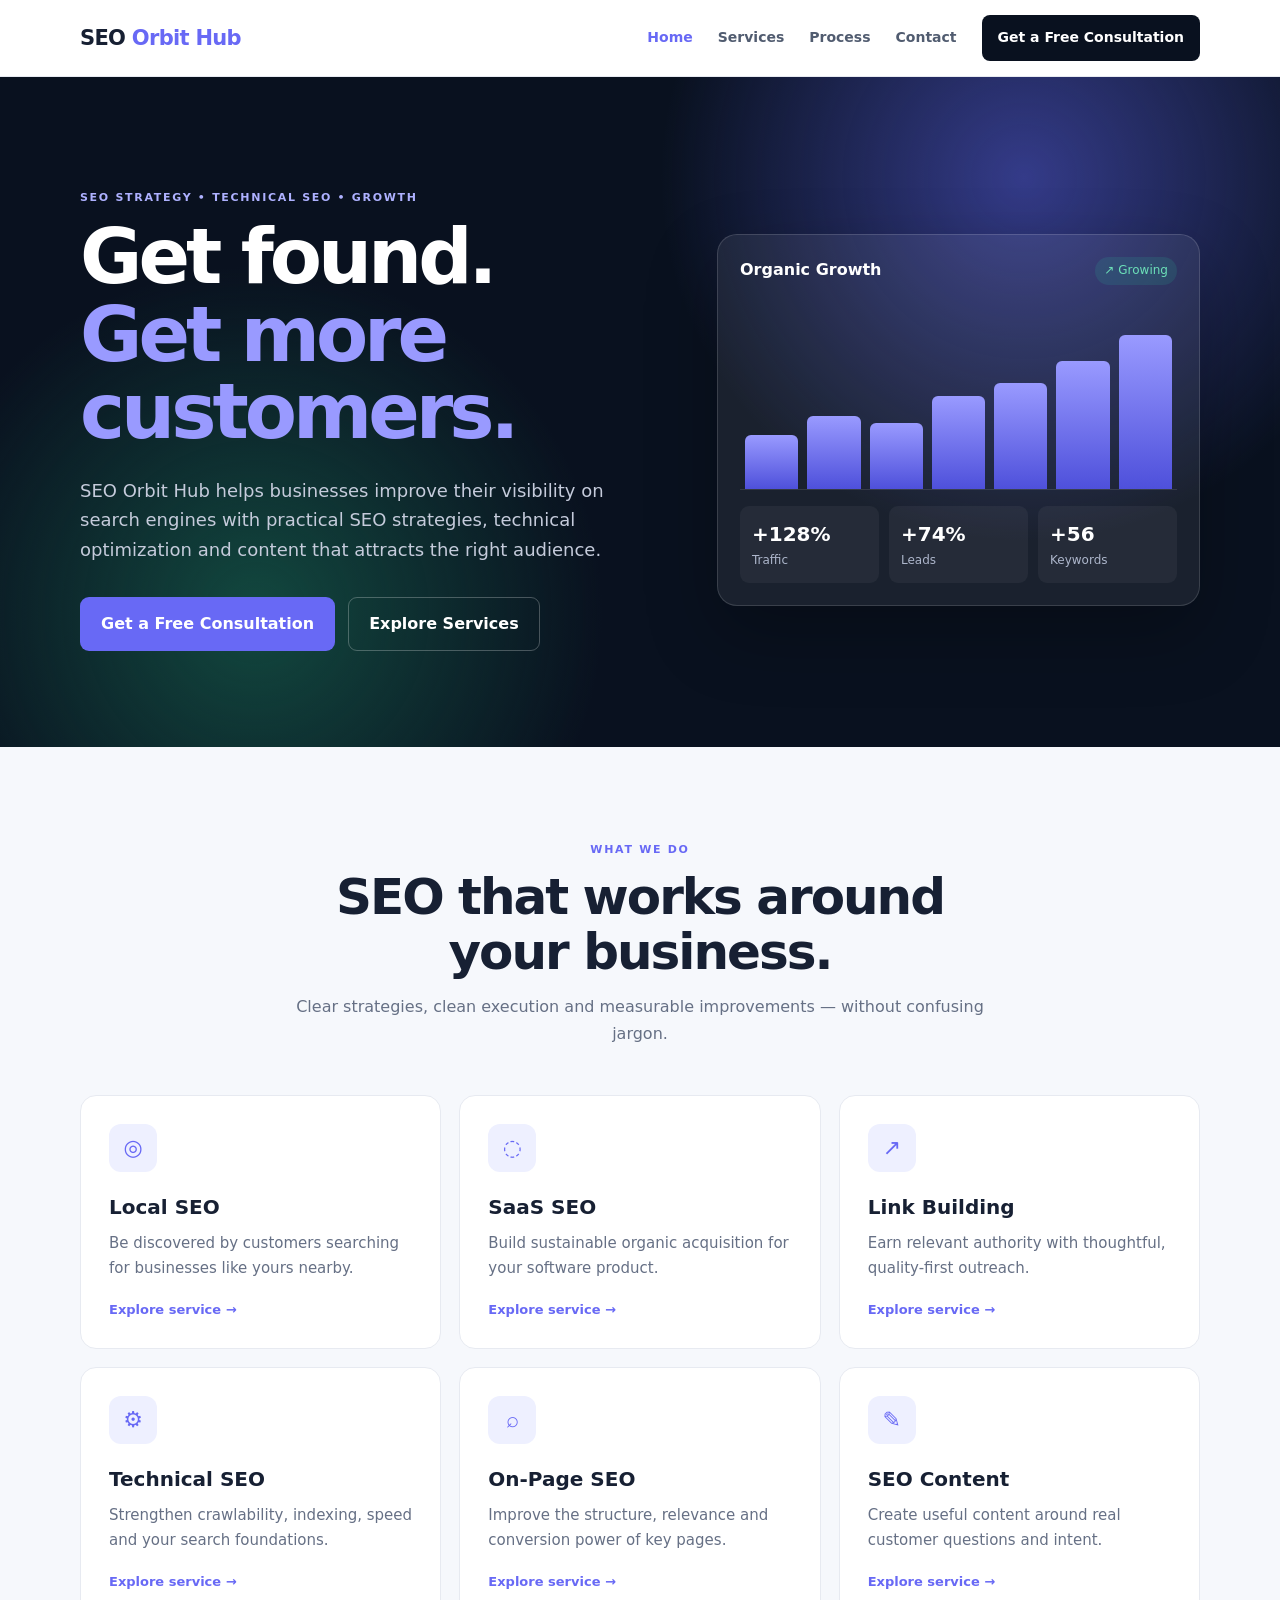
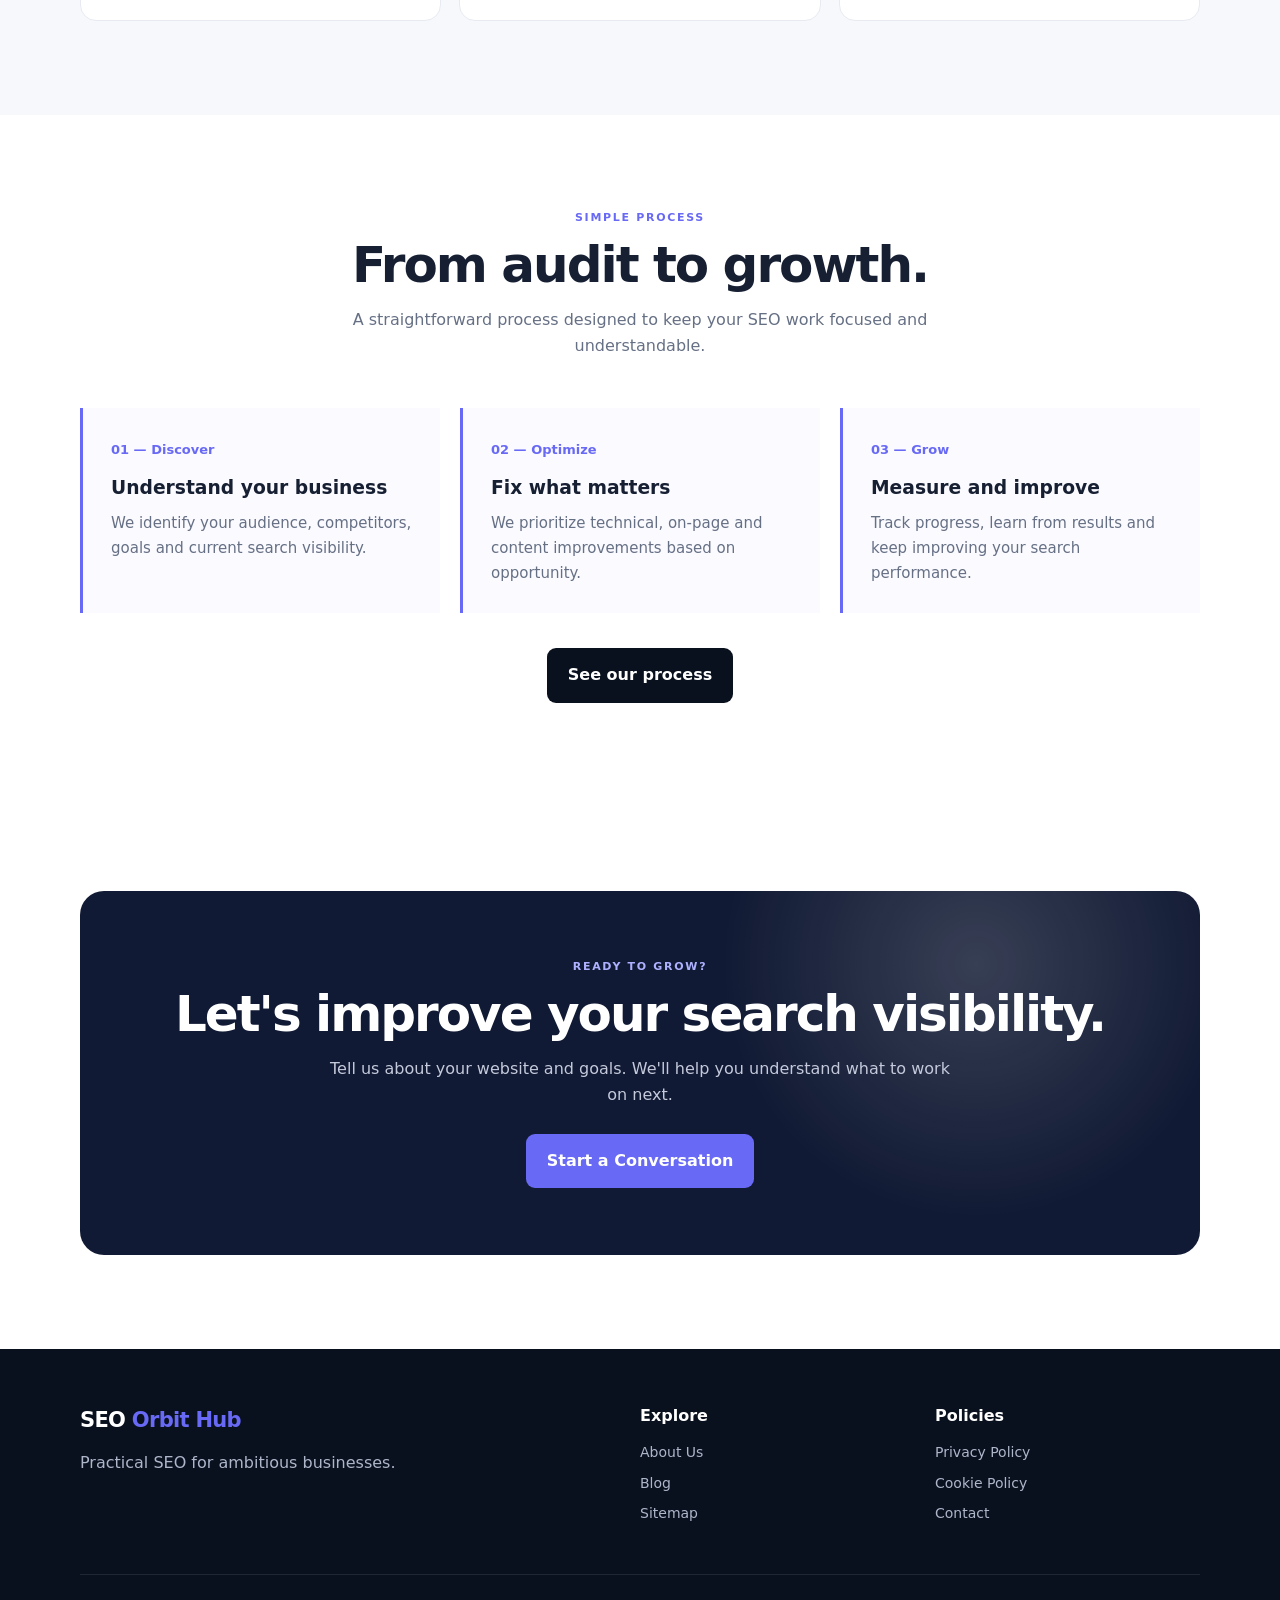
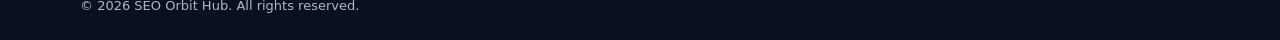
==== index.html @ df55609f "Create SEO Orbit Hub multi-page foundation, shared styling, and service templates." ====
<!doctype html>
<html lang="en">
<head>
  <meta charset="UTF-8"><meta name="viewport" content="width=device-width, initial-scale=1.0">
  <meta name="description" content="SEO Orbit Hub helps businesses grow with practical SEO strategy, technical optimization, local search and content.">
  <meta name="theme-color" content="#09111f"><title>SEO Orbit Hub | Search visibility that compounds</title>
  <link rel="stylesheet" href="/assets/styles.css">
</head>
<body>
  <header class="site-header"><div class="container nav-wrap"><a class="logo" href="/">SEO <span>Orbit Hub</span></a><button class="menu-toggle" aria-label="Open navigation" aria-expanded="false">☰</button><nav class="nav-links"><a class="active" href="/">Home</a><a href="/services">Services</a><a href="/process">Process</a><a href="/contact">Contact</a><a class="nav-cta" href="/contact">Get a Free Consultation</a></nav></div></header>
  <main>
    <section class="hero"><div class="container hero-grid"><div><p class="eyebrow light">SEO strategy • Technical SEO • Growth</p><h1>Get found.<br><span>Get more customers.</span></h1><p class="hero-copy">SEO Orbit Hub helps businesses improve their visibility on search engines with practical SEO strategies, technical optimization and content that attracts the right audience.</p><div class="button-row"><a class="button primary" href="/contact">Get a Free Consultation</a><a class="button ghost" href="/services">Explore Services</a></div></div><div class="growth-card"><div class="card-top"><strong>Organic Growth</strong><span>↗ Growing</span></div><div class="chart"><i style="height:32%"></i><i style="height:43%"></i><i style="height:39%"></i><i style="height:55%"></i><i style="height:63%"></i><i style="height:76%"></i><i style="height:91%"></i></div><div class="metrics"><div><b>+128%</b><small>Traffic</small></div><div><b>+74%</b><small>Leads</small></div><div><b>+56</b><small>Keywords</small></div></div></div></div></section>
    <section class="section soft"><div class="container"><div class="section-heading"><p class="eyebrow">What we do</p><h2>SEO that works around your business.</h2><p>Clear strategies, clean execution and measurable improvements — without confusing jargon.</p></div><div class="cards"><a class="service-card" href="/services/local-seo"><span class="icon">◎</span><h3>Local SEO</h3><p>Be discovered by customers searching for businesses like yours nearby.</p><span class="learn">Explore service →</span></a><a class="service-card" href="/services/saas-seo"><span class="icon">◌</span><h3>SaaS SEO</h3><p>Build sustainable organic acquisition for your software product.</p><span class="learn">Explore service →</span></a><a class="service-card" href="/services/link-building"><span class="icon">↗</span><h3>Link Building</h3><p>Earn relevant authority with thoughtful, quality-first outreach.</p><span class="learn">Explore service →</span></a><a class="service-card" href="/services/technical-seo"><span class="icon">⚙</span><h3>Technical SEO</h3><p>Strengthen crawlability, indexing, speed and your search foundations.</p><span class="learn">Explore service →</span></a><a class="service-card" href="/services/on-page-seo"><span class="icon">⌕</span><h3>On-Page SEO</h3><p>Improve the structure, relevance and conversion power of key pages.</p><span class="learn">Explore service →</span></a><a class="service-card" href="/services/seo-content"><span class="icon">✎</span><h3>SEO Content</h3><p>Create useful content around real customer questions and intent.</p><span class="learn">Explore service →</span></a></div></div></section>
    <section class="section"><div class="container"><div class="section-heading"><p class="eyebrow">Simple process</p><h2>From audit to growth.</h2><p>A straightforward process designed to keep your SEO work focused and understandable.</p></div><div class="process-grid"><div class="step"><b>01 — Discover</b><h3>Understand your business</h3><p>We identify your audience, competitors, goals and current search visibility.</p></div><div class="step"><b>02 — Optimize</b><h3>Fix what matters</h3><p>We prioritize technical, on-page and content improvements based on opportunity.</p></div><div class="step"><b>03 — Grow</b><h3>Measure and improve</h3><p>Track progress, learn from results and keep improving your search performance.</p></div></div><div class="center-action"><a class="button secondary" href="/process">See our process</a></div></div></section>
    <section class="section"><div class="container dark-cta"><p class="eyebrow light">Ready to grow?</p><h2>Let's improve your search visibility.</h2><p>Tell us about your website and goals. We'll help you understand what to work on next.</p><a class="button primary" href="/contact">Start a Conversation</a></div></section>
  </main>
  <footer class="site-footer"><div class="container footer-grid"><div><a class="logo footer-logo" href="/">SEO <span>Orbit Hub</span></a><p>Practical SEO for ambitious businesses.</p></div><div><h4>Explore</h4><a href="/about">About Us</a><a href="/blog">Blog</a><a href="/sitemap">Sitemap</a></div><div><h4>Policies</h4><a href="/privacy-policy">Privacy Policy</a><a href="/cookie-policy">Cookie Policy</a><a href="/contact">Contact</a></div></div><div class="container copyright">© <span data-year></span> SEO Orbit Hub. All rights reserved.</div></footer><script src="/assets/script.js"></script>
</body></html>
---- assets/styles.css ----
:root{--navy:#09111f;--ink:#172033;--muted:#667085;--purple:#6869f5;--line:#e7eaf1;--soft:#f6f8fc;--mint:#26c89a}*{box-sizing:border-box;margin:0;padding:0}html{scroll-behavior:smooth}body{font-family:Inter,ui-sans-serif,system-ui,-apple-system,BlinkMacSystemFont,"Segoe UI",sans-serif;color:var(--ink);line-height:1.65;background:#fff}a{color:inherit;text-decoration:none}.container{width:min(1120px,92%);margin:auto}.site-header{position:sticky;top:0;z-index:20;background:rgba(255,255,255,.94);backdrop-filter:blur(15px);border-bottom:1px solid var(--line)}.nav-wrap{min-height:76px;display:flex;align-items:center;justify-content:space-between;gap:24px}.logo{font-size:21px;font-weight:850;letter-spacing:-.7px}.logo span{color:var(--purple)}.nav-links{display:flex;align-items:center;gap:25px;font-size:14px;font-weight:700;color:#515c70}.nav-links a:hover,.nav-links .active{color:var(--purple)}.nav-cta{padding:11px 16px;border-radius:8px;background:var(--navy);color:#fff!important}.menu-toggle{display:none;border:0;background:none;font-size:25px;cursor:pointer}.hero{background:radial-gradient(circle at 80% 15%,#343b89 0,transparent 31%),radial-gradient(circle at 20% 80%,#12483f 0,transparent 30%),var(--navy);color:#fff;padding:112px 0 96px}.hero-grid{display:grid;grid-template-columns:1.08fr .92fr;gap:70px;align-items:center}.eyebrow{text-transform:uppercase;letter-spacing:1.7px;font-size:11px;font-weight:850;color:var(--purple);margin-bottom:11px}.eyebrow.light{color:#aeb1ff}h1{font-size:clamp(44px,6vw,76px);line-height:1.02;letter-spacing:-4px;margin-bottom:25px}h1 span{color:#999aff}.hero-copy{max-width:630px;color:#c5cbdb;font-size:18px;margin-bottom:32px}.button-row{display:flex;gap:13px;flex-wrap:wrap}.button{display:inline-flex;align-items:center;justify-content:center;padding:13px 20px;border-radius:9px;font-weight:800;transition:.2s;border:1px solid transparent}.button:hover{transform:translateY(-2px)}.primary{background:var(--purple);color:#fff}.primary:hover{background:#5657e9}.ghost{border-color:rgba(255,255,255,.25);color:#fff}.ghost:hover{background:rgba(255,255,255,.08)}.secondary{background:var(--navy);color:#fff}.growth-card{padding:22px;border:1px solid rgba(255,255,255,.14);border-radius:20px;background:rgba(255,255,255,.07);box-shadow:0 28px 70px #0004}.card-top{display:flex;justify-content:space-between;margin-bottom:20px}.card-top span{font-size:12px;color:#6ce0b8;background:#26c89a22;padding:4px 9px;border-radius:30px}.chart{height:185px;display:flex;align-items:end;gap:9px;padding:15px 5px 0;border-bottom:1px solid #ffffff1c}.chart i{display:block;flex:1;min-height:30px;border-radius:6px 6px 0 0;background:linear-gradient(#999aff,#4e50db)}.metrics{display:grid;grid-template-columns:repeat(3,1fr);gap:10px;margin-top:16px}.metrics div{padding:12px;border-radius:9px;background:#ffffff0c}.metrics b,.metrics small{display:block}.metrics b{font-size:20px}.metrics small{font-size:12px;color:#adb6cb}.section{padding:94px 0}.soft{background:var(--soft)}.section-heading{max-width:700px;text-align:center;margin:0 auto 48px}.section-heading h2,.dark-cta h2,.page-hero h1{font-size:clamp(32px,4vw,50px);line-height:1.1;letter-spacing:-2px;margin-bottom:14px}.section-heading>p:last-child,.page-hero p{color:var(--muted)}.cards{display:grid;grid-template-columns:repeat(3,1fr);gap:18px}.service-card{padding:28px;background:#fff;border:1px solid var(--line);border-radius:16px;transition:.2s}.service-card:hover{transform:translateY(-5px);box-shadow:0 18px 40px #19234612}.icon{display:grid;place-items:center;width:48px;height:48px;border-radius:12px;background:#eef0ff;color:var(--purple);font-size:22px;margin-bottom:19px}.service-card h3{font-size:20px;margin-bottom:7px}.service-card p,.step p{font-size:15px;color:var(--muted)}.learn{display:block;color:var(--purple);font-weight:800;font-size:13px;margin-top:18px}.process-grid{display:grid;grid-template-columns:repeat(3,1fr);gap:20px}.step{padding:28px;border-left:3px solid var(--purple);background:#fafaff}.step>b{color:var(--purple);font-size:13px}.step h3{margin:11px 0 7px}.center-action{text-align:center;margin-top:35px}.dark-cta{padding:67px 30px;text-align:center;color:#fff;border-radius:24px;background:radial-gradient(circle at 80% 20%,#ffffff29,transparent 27%),#111a34}.dark-cta p:not(.eyebrow){max-width:620px;color:#c4cadb;margin:0 auto 25px}.dark-cta h2{margin-bottom:14px}.site-footer{padding:54px 0 24px;background:var(--navy);color:#aeb6ca}.footer-grid{display:grid;grid-template-columns:2fr 1fr 1fr;gap:30px;padding-bottom:42px}.footer-logo{display:block;color:#fff;margin-bottom:12px}.footer-grid h4{color:#fff;margin-bottom:12px}.footer-grid a:not(.logo){display:block;font-size:14px;margin:7px 0}.footer-grid a:hover{color:#fff}.copyright{border-top:1px solid #ffffff18;padding-top:20px;font-size:13px}.page-hero{padding:90px 0 80px;background:linear-gradient(135deg,#f4f5ff,#fff)}.page-hero h1{max-width:780px}.page-hero p{max-width:680px;font-size:18px}.prose{max-width:780px;margin:auto}.prose h2{font-size:30px;margin:35px 0 10px}.prose p,.prose li{color:var(--muted);margin:10px 0}.prose ul{padding-left:22px}.contact-grid{display:grid;grid-template-columns:.8fr 1.2fr;gap:45px}.contact-info h2{font-size:42px;line-height:1.1;margin:10px 0 15px}.contact-info p{color:var(--muted);margin:10px 0}.contact-form{padding:28px;border:1px solid var(--line);border-radius:16px;box-shadow:0 15px 40px #1b25400b}.contact-form label{display:block;font-weight:750;font-size:14px;margin:0 0 7px}.contact-form input,.contact-form textarea{font:inherit;width:100%;padding:13px 14px;border:1px solid #dce0ea;border-radius:8px;margin-bottom:17px;outline:none}.contact-form input:focus,.contact-form textarea:focus{border-color:var(--purple)}.contact-form textarea{min-height:145px;resize:vertical}.contact-form .button{width:100%;cursor:pointer}.blog-card{padding:26px;border:1px solid var(--line);border-radius:14px;background:#fff}.blog-card h3{margin:8px 0}.blog-card p{color:var(--muted)}@media(max-width:800px){.hero-grid,.contact-grid{grid-template-columns:1fr}.hero{padding:82px 0}.cards,.process-grid{grid-template-columns:1fr}.footer-grid{grid-template-columns:1fr 1fr}.nav-links{display:none;position:absolute;top:76px;left:0;right:0;padding:20px;background:#fff;flex-direction:column;align-items:stretch;border-bottom:1px solid var(--line)}.nav-links.open{display:flex}.nav-links a{padding:8px 0}.nav-cta{text-align:center}.menu-toggle{display:block}h1{letter-spacing:-2.5px}}@media(max-width:480px){.footer-grid{grid-template-columns:1fr}.section{padding:70px 0}.growth-card{padding:16px}}
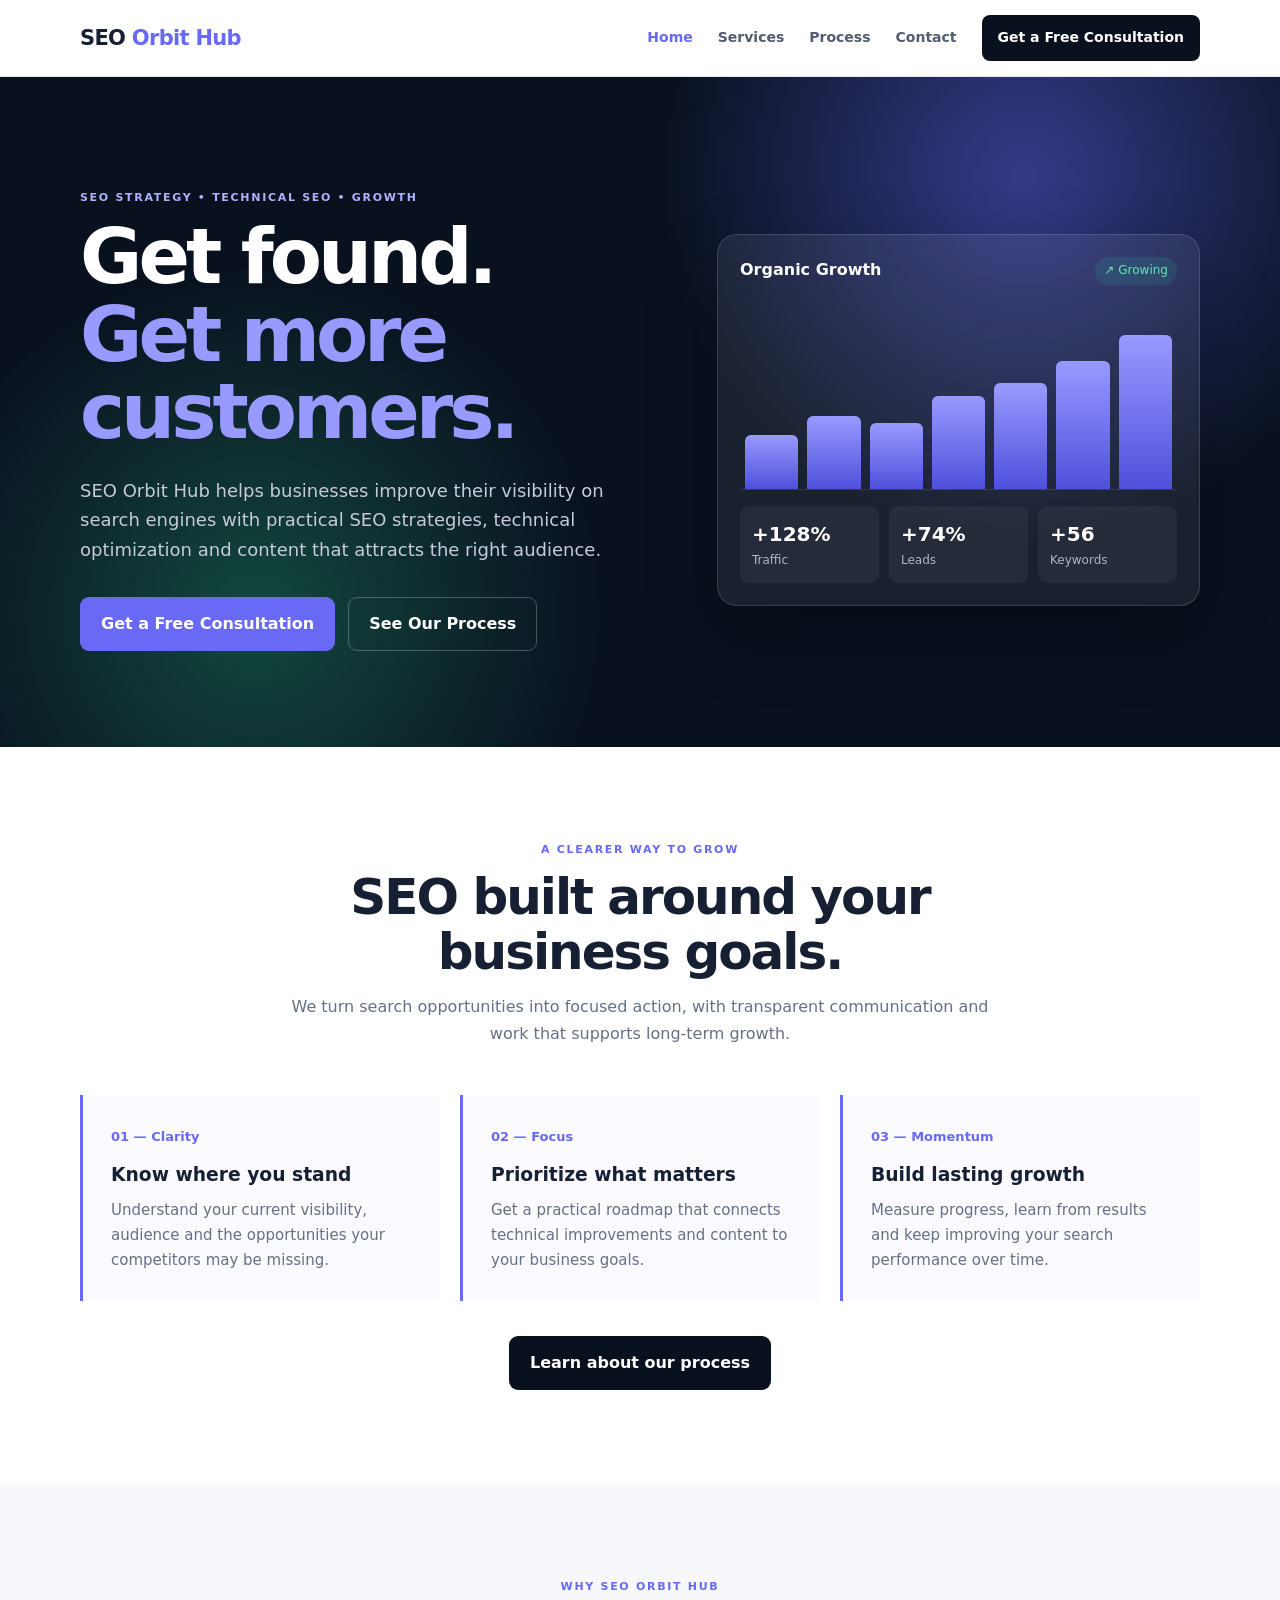
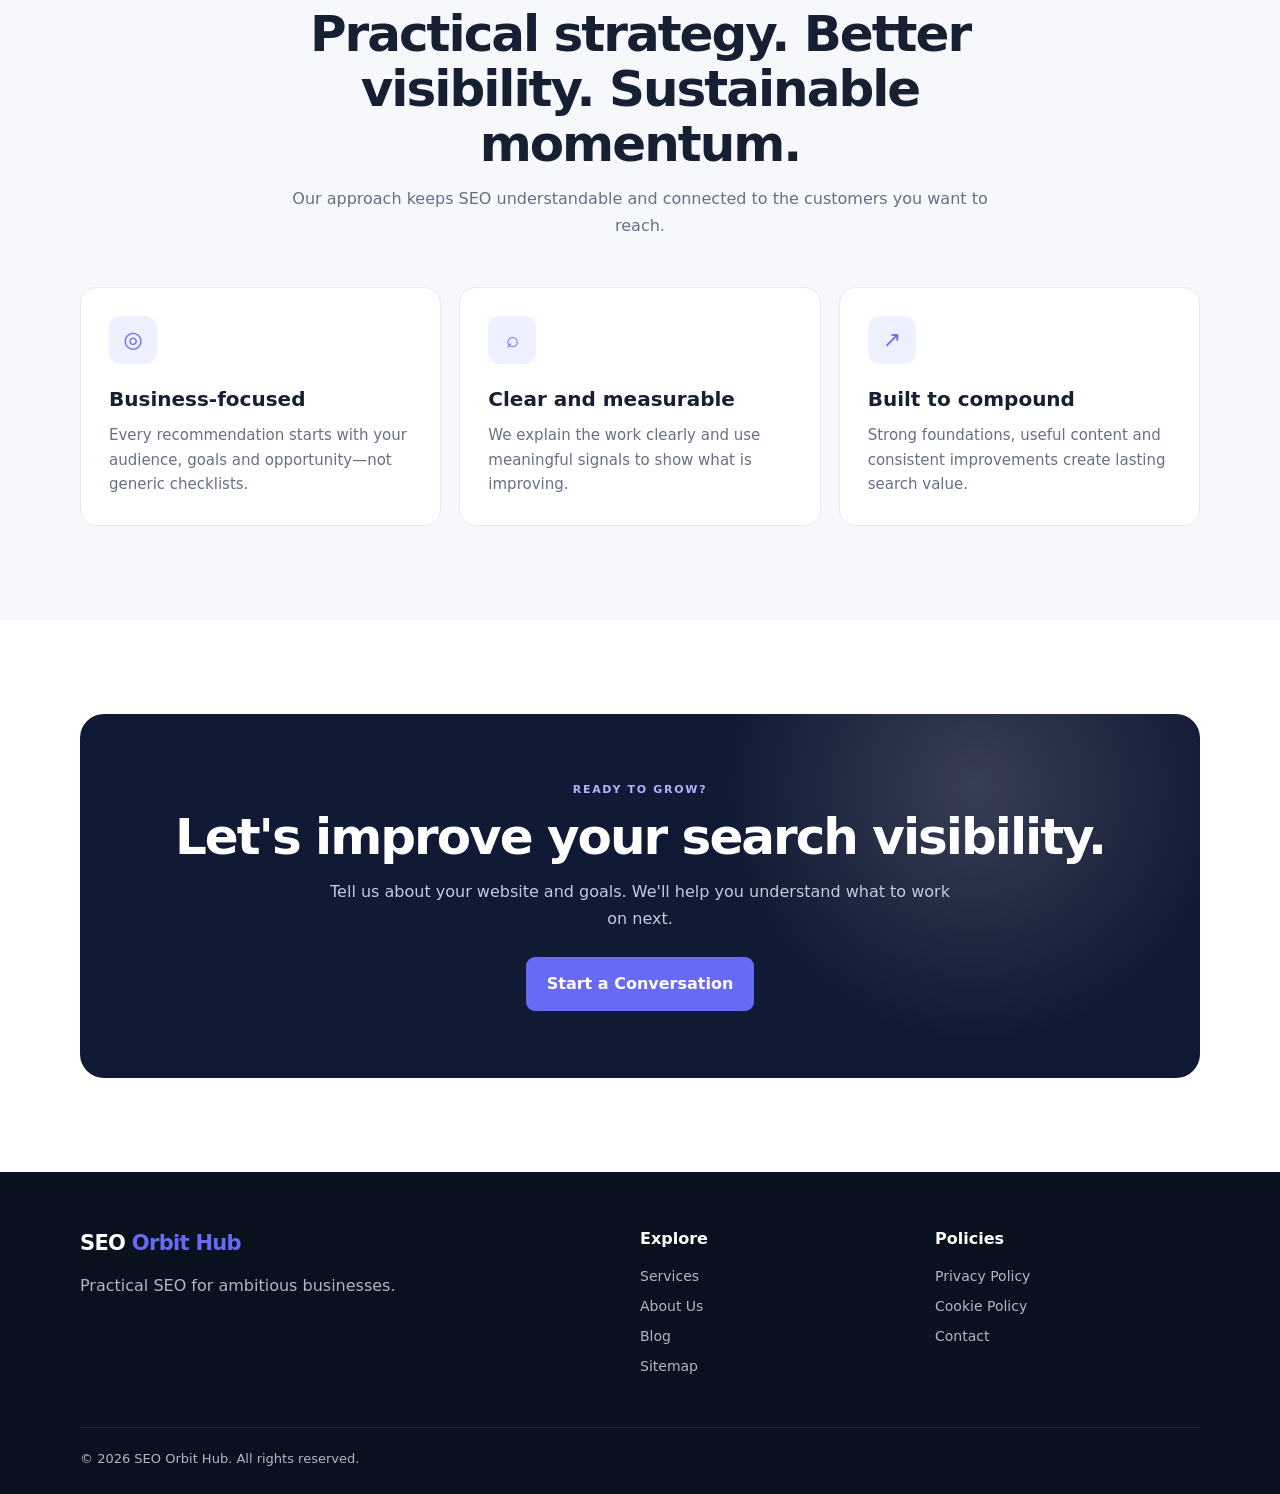
==== commit b1256c4e: "Remove services from the homepage and add a detailed SEO process page." ====
--- a/index.html
+++ b/index.html
@@ -1,18 +1,37 @@
 <!doctype html>
 <html lang="en">
 <head>
-  <meta charset="UTF-8"><meta name="viewport" content="width=device-width, initial-scale=1.0">
+  <meta charset="UTF-8">
+  <meta name="viewport" content="width=device-width, initial-scale=1.0">
   <meta name="description" content="SEO Orbit Hub helps businesses grow with practical SEO strategy, technical optimization, local search and content.">
-  <meta name="theme-color" content="#09111f"><title>SEO Orbit Hub | Search visibility that compounds</title>
+  <meta name="theme-color" content="#09111f">
+  <title>SEO Orbit Hub | Search visibility that compounds</title>
   <link rel="stylesheet" href="/assets/styles.css">
 </head>
 <body>
-  <header class="site-header"><div class="container nav-wrap"><a class="logo" href="/">SEO <span>Orbit Hub</span></a><button class="menu-toggle" aria-label="Open navigation" aria-expanded="false">☰</button><nav class="nav-links"><a class="active" href="/">Home</a><a href="/services">Services</a><a href="/process">Process</a><a href="/contact">Contact</a><a class="nav-cta" href="/contact">Get a Free Consultation</a></nav></div></header>
+  <header class="site-header"><div class="container nav-wrap">
+    <a class="logo" href="/">SEO <span>Orbit Hub</span></a>
+    <button class="menu-toggle" aria-label="Open navigation" aria-expanded="false">☰</button>
+    <nav class="nav-links"><a class="active" href="/">Home</a><a href="/services">Services</a><a href="/process">Process</a><a href="/contact">Contact</a><a class="nav-cta" href="/contact">Get a Free Consultation</a></nav>
+  </div></header>
+
   <main>
-    <section class="hero"><div class="container hero-grid"><div><p class="eyebrow light">SEO strategy • Technical SEO • Growth</p><h1>Get found.<br><span>Get more customers.</span></h1><p class="hero-copy">SEO Orbit Hub helps businesses improve their visibility on search engines with practical SEO strategies, technical optimization and content that attracts the right audience.</p><div class="button-row"><a class="button primary" href="/contact">Get a Free Consultation</a><a class="button ghost" href="/services">Explore Services</a></div></div><div class="growth-card"><div class="card-top"><strong>Organic Growth</strong><span>↗ Growing</span></div><div class="chart"><i style="height:32%"></i><i style="height:43%"></i><i style="height:39%"></i><i style="height:55%"></i><i style="height:63%"></i><i style="height:76%"></i><i style="height:91%"></i></div><div class="metrics"><div><b>+128%</b><small>Traffic</small></div><div><b>+74%</b><small>Leads</small></div><div><b>+56</b><small>Keywords</small></div></div></div></div></section>
-    <section class="section soft"><div class="container"><div class="section-heading"><p class="eyebrow">What we do</p><h2>SEO that works around your business.</h2><p>Clear strategies, clean execution and measurable improvements — without confusing jargon.</p></div><div class="cards"><a class="service-card" href="/services/local-seo"><span class="icon">◎</span><h3>Local SEO</h3><p>Be discovered by customers searching for businesses like yours nearby.</p><span class="learn">Explore service →</span></a><a class="service-card" href="/services/saas-seo"><span class="icon">◌</span><h3>SaaS SEO</h3><p>Build sustainable organic acquisition for your software product.</p><span class="learn">Explore service →</span></a><a class="service-card" href="/services/link-building"><span class="icon">↗</span><h3>Link Building</h3><p>Earn relevant authority with thoughtful, quality-first outreach.</p><span class="learn">Explore service →</span></a><a class="service-card" href="/services/technical-seo"><span class="icon">⚙</span><h3>Technical SEO</h3><p>Strengthen crawlability, indexing, speed and your search foundations.</p><span class="learn">Explore service →</span></a><a class="service-card" href="/services/on-page-seo"><span class="icon">⌕</span><h3>On-Page SEO</h3><p>Improve the structure, relevance and conversion power of key pages.</p><span class="learn">Explore service →</span></a><a class="service-card" href="/services/seo-content"><span class="icon">✎</span><h3>SEO Content</h3><p>Create useful content around real customer questions and intent.</p><span class="learn">Explore service →</span></a></div></div></section>
-    <section class="section"><div class="container"><div class="section-heading"><p class="eyebrow">Simple process</p><h2>From audit to growth.</h2><p>A straightforward process designed to keep your SEO work focused and understandable.</p></div><div class="process-grid"><div class="step"><b>01 — Discover</b><h3>Understand your business</h3><p>We identify your audience, competitors, goals and current search visibility.</p></div><div class="step"><b>02 — Optimize</b><h3>Fix what matters</h3><p>We prioritize technical, on-page and content improvements based on opportunity.</p></div><div class="step"><b>03 — Grow</b><h3>Measure and improve</h3><p>Track progress, learn from results and keep improving your search performance.</p></div></div><div class="center-action"><a class="button secondary" href="/process">See our process</a></div></div></section>
+    <section class="hero"><div class="container hero-grid"><div>
+      <p class="eyebrow light">SEO strategy • Technical SEO • Growth</p>
+      <h1>Get found.<br><span>Get more customers.</span></h1>
+      <p class="hero-copy">SEO Orbit Hub helps businesses improve their visibility on search engines with practical SEO strategies, technical optimization and content that attracts the right audience.</p>
+      <div class="button-row"><a class="button primary" href="/contact">Get a Free Consultation</a><a class="button ghost" href="/process">See Our Process</a></div>
+    </div><div class="growth-card"><div class="card-top"><strong>Organic Growth</strong><span>↗ Growing</span></div><div class="chart"><i style="height:32%"></i><i style="height:43%"></i><i style="height:39%"></i><i style="height:55%"></i><i style="height:63%"></i><i style="height:76%"></i><i style="height:91%"></i></div><div class="metrics"><div><b>+128%</b><small>Traffic</small></div><div><b>+74%</b><small>Leads</small></div><div><b>+56</b><small>Keywords</small></div></div></div>
+    </div></section>
+
+    <section class="section"><div class="container"><div class="section-heading"><p class="eyebrow">A clearer way to grow</p><h2>SEO built around your business goals.</h2><p>We turn search opportunities into focused action, with transparent communication and work that supports long-term growth.</p></div><div class="process-grid"><div class="step"><b>01 — Clarity</b><h3>Know where you stand</h3><p>Understand your current visibility, audience and the opportunities your competitors may be missing.</p></div><div class="step"><b>02 — Focus</b><h3>Prioritize what matters</h3><p>Get a practical roadmap that connects technical improvements and content to your business goals.</p></div><div class="step"><b>03 — Momentum</b><h3>Build lasting growth</h3><p>Measure progress, learn from results and keep improving your search performance over time.</p></div></div><div class="center-action"><a class="button secondary" href="/process">Learn about our process</a></div></div></section>
+
+    <section class="section soft"><div class="container"><div class="section-heading"><p class="eyebrow">Why SEO Orbit Hub</p><h2>Practical strategy. Better visibility. Sustainable momentum.</h2><p>Our approach keeps SEO understandable and connected to the customers you want to reach.</p></div><div class="cards"><article class="service-card"><span class="icon">◎</span><h3>Business-focused</h3><p>Every recommendation starts with your audience, goals and opportunity—not generic checklists.</p></article><article class="service-card"><span class="icon">⌕</span><h3>Clear and measurable</h3><p>We explain the work clearly and use meaningful signals to show what is improving.</p></article><article class="service-card"><span class="icon">↗</span><h3>Built to compound</h3><p>Strong foundations, useful content and consistent improvements create lasting search value.</p></article></div></div></section>
+
     <section class="section"><div class="container dark-cta"><p class="eyebrow light">Ready to grow?</p><h2>Let's improve your search visibility.</h2><p>Tell us about your website and goals. We'll help you understand what to work on next.</p><a class="button primary" href="/contact">Start a Conversation</a></div></section>
   </main>
-  <footer class="site-footer"><div class="container footer-grid"><div><a class="logo footer-logo" href="/">SEO <span>Orbit Hub</span></a><p>Practical SEO for ambitious businesses.</p></div><div><h4>Explore</h4><a href="/about">About Us</a><a href="/blog">Blog</a><a href="/sitemap">Sitemap</a></div><div><h4>Policies</h4><a href="/privacy-policy">Privacy Policy</a><a href="/cookie-policy">Cookie Policy</a><a href="/contact">Contact</a></div></div><div class="container copyright">© <span data-year></span> SEO Orbit Hub. All rights reserved.</div></footer><script src="/assets/script.js"></script>
-</body></html>+
+  <footer class="site-footer"><div class="container footer-grid"><div><a class="logo footer-logo" href="/">SEO <span>Orbit Hub</span></a><p>Practical SEO for ambitious businesses.</p></div><div><h4>Explore</h4><a href="/services">Services</a><a href="/about">About Us</a><a href="/blog">Blog</a><a href="/sitemap">Sitemap</a></div><div><h4>Policies</h4><a href="/privacy-policy">Privacy Policy</a><a href="/cookie-policy">Cookie Policy</a><a href="/contact">Contact</a></div></div><div class="container copyright">© <span data-year></span> SEO Orbit Hub. All rights reserved.</div></footer>
+  <script src="/assets/script.js"></script>
+</body>
+</html>
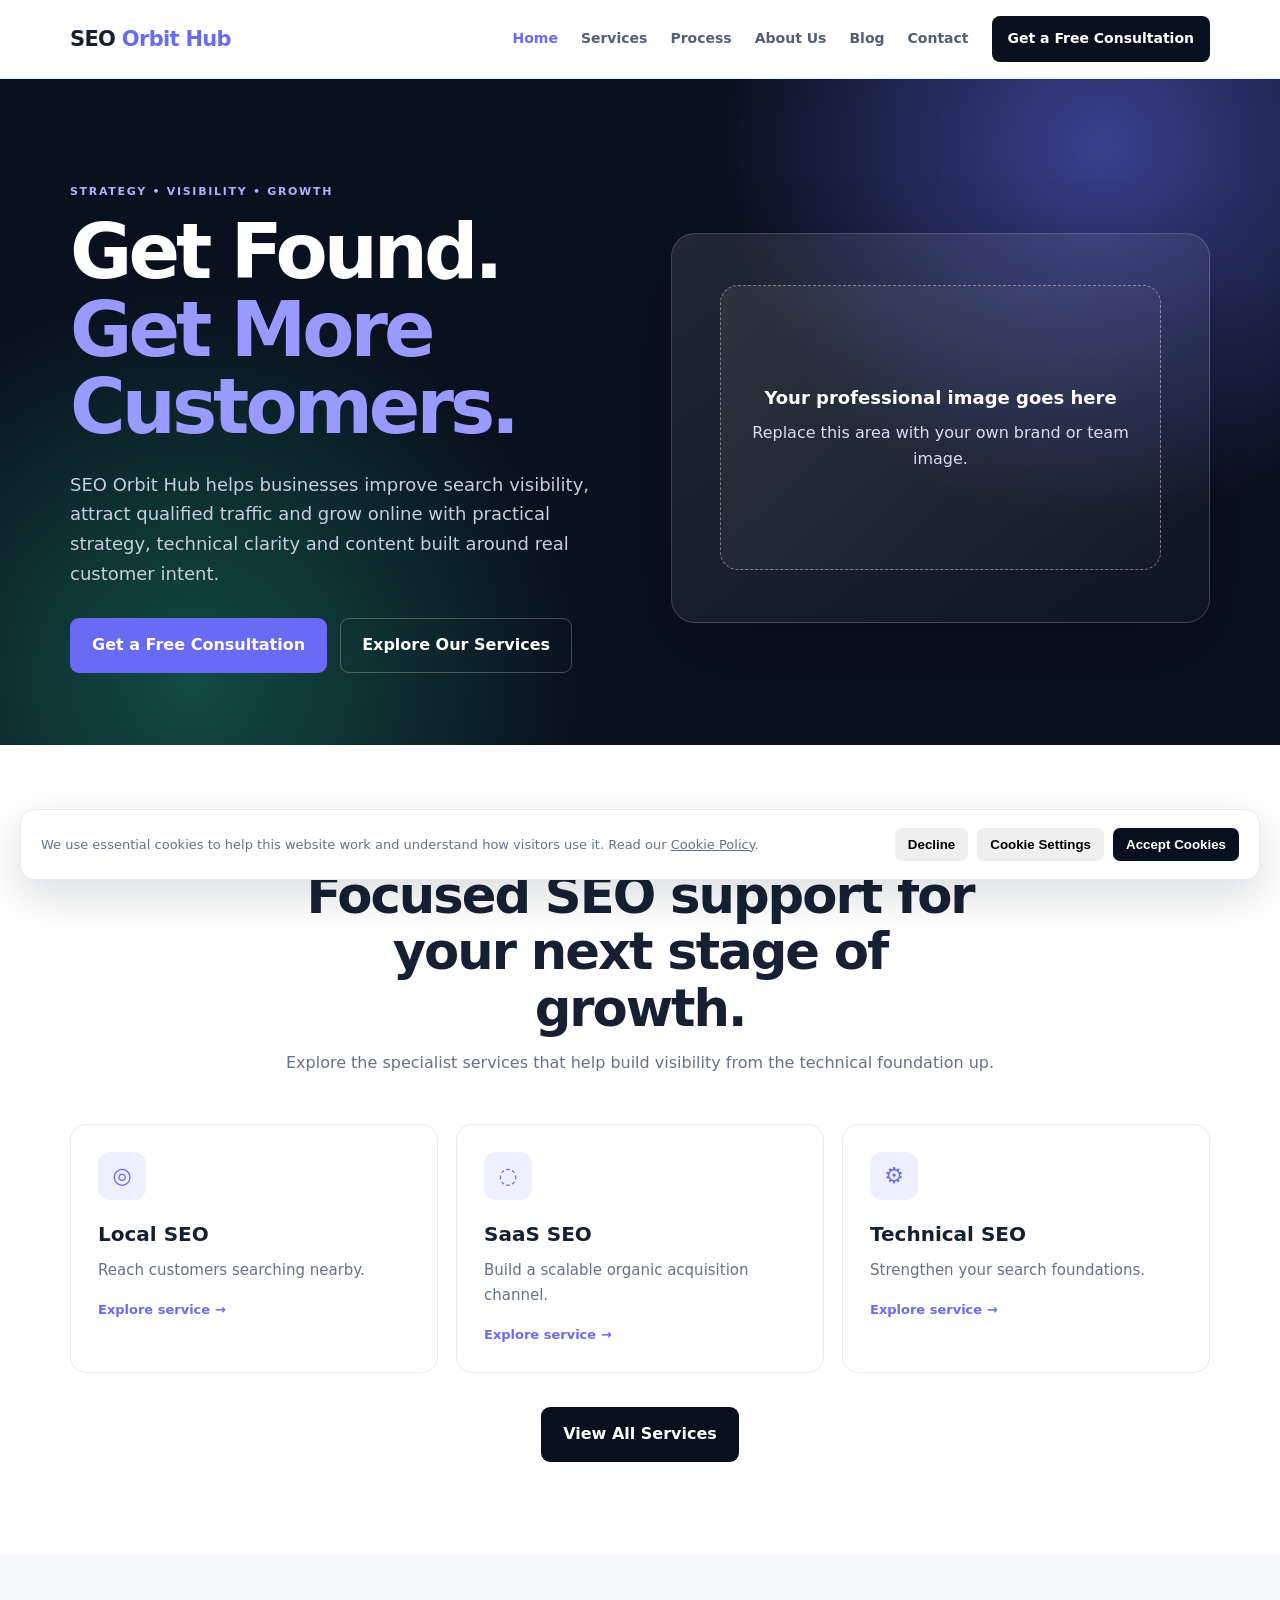
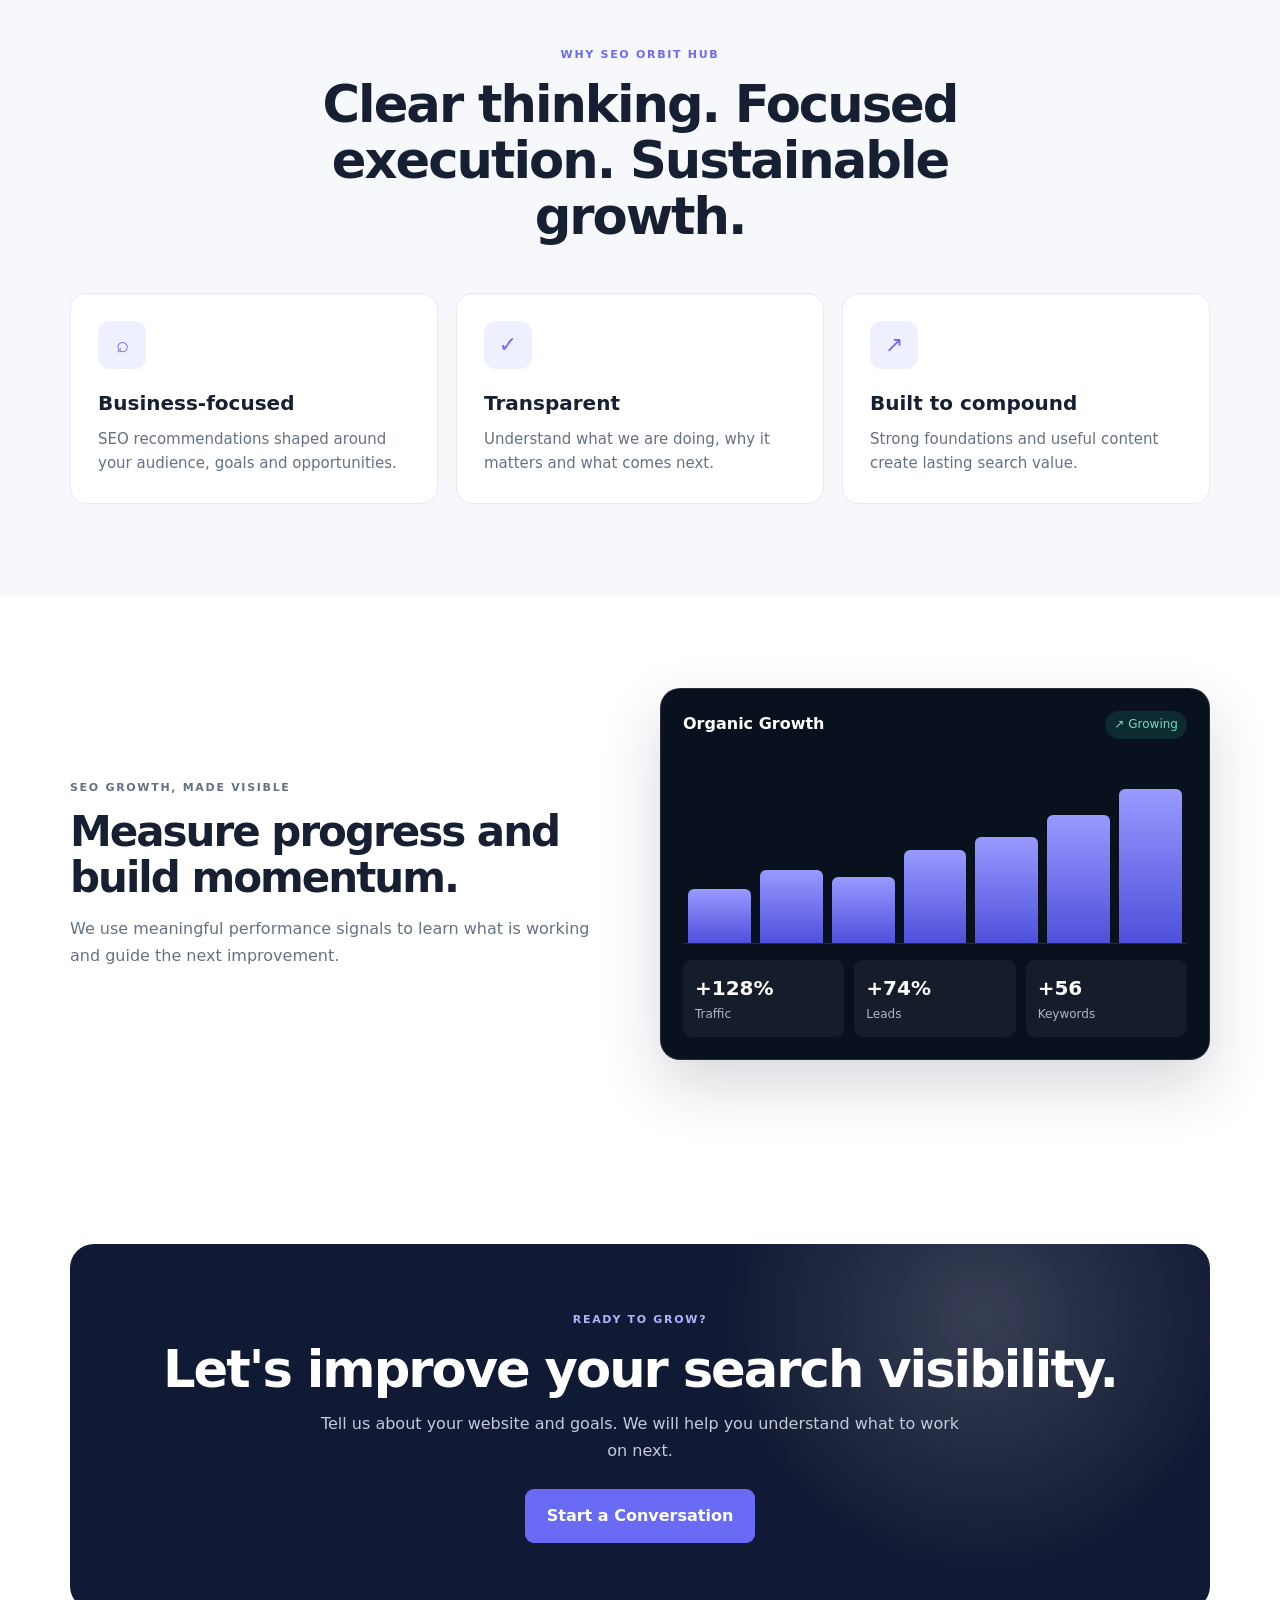
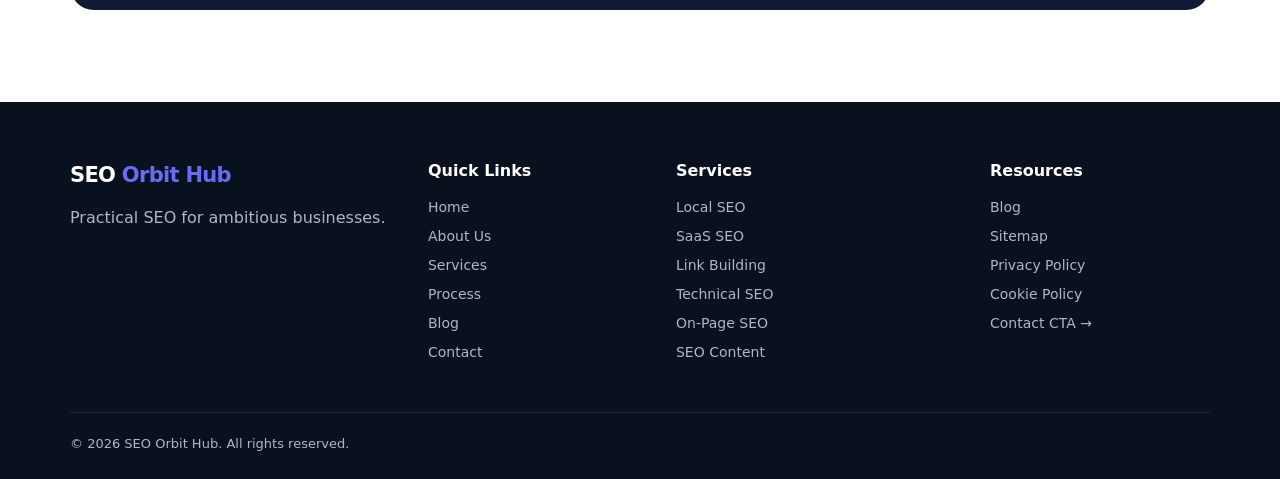
==== commit 85995d73: "Redesign SEO Orbit Hub homepage, services hub, shared premium styling and cookie notice." ====
--- a/index.html
+++ b/index.html
@@ -1,37 +1 @@
-<!doctype html>
-<html lang="en">
-<head>
-  <meta charset="UTF-8">
-  <meta name="viewport" content="width=device-width, initial-scale=1.0">
-  <meta name="description" content="SEO Orbit Hub helps businesses grow with practical SEO strategy, technical optimization, local search and content.">
-  <meta name="theme-color" content="#09111f">
-  <title>SEO Orbit Hub | Search visibility that compounds</title>
-  <link rel="stylesheet" href="/assets/styles.css">
-</head>
-<body>
-  <header class="site-header"><div class="container nav-wrap">
-    <a class="logo" href="/">SEO <span>Orbit Hub</span></a>
-    <button class="menu-toggle" aria-label="Open navigation" aria-expanded="false">☰</button>
-    <nav class="nav-links"><a class="active" href="/">Home</a><a href="/services">Services</a><a href="/process">Process</a><a href="/contact">Contact</a><a class="nav-cta" href="/contact">Get a Free Consultation</a></nav>
-  </div></header>
-
-  <main>
-    <section class="hero"><div class="container hero-grid"><div>
-      <p class="eyebrow light">SEO strategy • Technical SEO • Growth</p>
-      <h1>Get found.<br><span>Get more customers.</span></h1>
-      <p class="hero-copy">SEO Orbit Hub helps businesses improve their visibility on search engines with practical SEO strategies, technical optimization and content that attracts the right audience.</p>
-      <div class="button-row"><a class="button primary" href="/contact">Get a Free Consultation</a><a class="button ghost" href="/process">See Our Process</a></div>
-    </div><div class="growth-card"><div class="card-top"><strong>Organic Growth</strong><span>↗ Growing</span></div><div class="chart"><i style="height:32%"></i><i style="height:43%"></i><i style="height:39%"></i><i style="height:55%"></i><i style="height:63%"></i><i style="height:76%"></i><i style="height:91%"></i></div><div class="metrics"><div><b>+128%</b><small>Traffic</small></div><div><b>+74%</b><small>Leads</small></div><div><b>+56</b><small>Keywords</small></div></div></div>
-    </div></section>
-
-    <section class="section"><div class="container"><div class="section-heading"><p class="eyebrow">A clearer way to grow</p><h2>SEO built around your business goals.</h2><p>We turn search opportunities into focused action, with transparent communication and work that supports long-term growth.</p></div><div class="process-grid"><div class="step"><b>01 — Clarity</b><h3>Know where you stand</h3><p>Understand your current visibility, audience and the opportunities your competitors may be missing.</p></div><div class="step"><b>02 — Focus</b><h3>Prioritize what matters</h3><p>Get a practical roadmap that connects technical improvements and content to your business goals.</p></div><div class="step"><b>03 — Momentum</b><h3>Build lasting growth</h3><p>Measure progress, learn from results and keep improving your search performance over time.</p></div></div><div class="center-action"><a class="button secondary" href="/process">Learn about our process</a></div></div></section>
-
-    <section class="section soft"><div class="container"><div class="section-heading"><p class="eyebrow">Why SEO Orbit Hub</p><h2>Practical strategy. Better visibility. Sustainable momentum.</h2><p>Our approach keeps SEO understandable and connected to the customers you want to reach.</p></div><div class="cards"><article class="service-card"><span class="icon">◎</span><h3>Business-focused</h3><p>Every recommendation starts with your audience, goals and opportunity—not generic checklists.</p></article><article class="service-card"><span class="icon">⌕</span><h3>Clear and measurable</h3><p>We explain the work clearly and use meaningful signals to show what is improving.</p></article><article class="service-card"><span class="icon">↗</span><h3>Built to compound</h3><p>Strong foundations, useful content and consistent improvements create lasting search value.</p></article></div></div></section>
-
-    <section class="section"><div class="container dark-cta"><p class="eyebrow light">Ready to grow?</p><h2>Let's improve your search visibility.</h2><p>Tell us about your website and goals. We'll help you understand what to work on next.</p><a class="button primary" href="/contact">Start a Conversation</a></div></section>
-  </main>
-
-  <footer class="site-footer"><div class="container footer-grid"><div><a class="logo footer-logo" href="/">SEO <span>Orbit Hub</span></a><p>Practical SEO for ambitious businesses.</p></div><div><h4>Explore</h4><a href="/services">Services</a><a href="/about">About Us</a><a href="/blog">Blog</a><a href="/sitemap">Sitemap</a></div><div><h4>Policies</h4><a href="/privacy-policy">Privacy Policy</a><a href="/cookie-policy">Cookie Policy</a><a href="/contact">Contact</a></div></div><div class="container copyright">© <span data-year></span> SEO Orbit Hub. All rights reserved.</div></footer>
-  <script src="/assets/script.js"></script>
-</body>
-</html>
+<!doctype html><html lang="en"><head><meta charset="UTF-8"><meta name="viewport" content="width=device-width,initial-scale=1"><meta name="description" content="SEO Orbit Hub helps businesses improve search visibility, attract qualified traffic and grow online."><title>SEO Orbit Hub | Premium SEO Growth</title><link rel="stylesheet" href="/assets/styles.css"></head><body><header class="site-header"><div class="container nav-wrap"><a class="logo" href="/">SEO <span>Orbit Hub</span></a><button class="menu-toggle" aria-label="Open navigation" aria-expanded="false">☰</button><nav class="nav-links"><a class="active" href="/">Home</a><a href="/services">Services</a><a href="/process">Process</a><a href="/about">About Us</a><a href="/blog">Blog</a><a href="/contact">Contact</a><a class="nav-cta" href="/contact">Get a Free Consultation</a></nav></div></header><main><section class="hero"><div class="container hero-grid"><div><p class="eyebrow light">Strategy • Visibility • Growth</p><h1>Get Found.<br><span>Get More Customers.</span></h1><p class="hero-copy">SEO Orbit Hub helps businesses improve search visibility, attract qualified traffic and grow online with practical strategy, technical clarity and content built around real customer intent.</p><div class="button-row"><a class="button primary" href="/contact">Get a Free Consultation</a><a class="button ghost" href="/services">Explore Our Services</a></div></div><div class="visual"><div class="image-placeholder"><div><strong>Your professional image goes here</strong><span>Replace this area with your own brand or team image.</span></div></div></div></div></section><section class="section"><div class="container"><div class="section-heading"><p class="eyebrow">Services preview</p><h2>Focused SEO support for your next stage of growth.</h2><p>Explore the specialist services that help build visibility from the technical foundation up.</p></div><div class="cards"><a class="service-card" href="/services/local-seo"><span class="icon">◎</span><h3>Local SEO</h3><p>Reach customers searching nearby.</p><span class="learn">Explore service →</span></a><a class="service-card" href="/services/saas-seo"><span class="icon">◌</span><h3>SaaS SEO</h3><p>Build a scalable organic acquisition channel.</p><span class="learn">Explore service →</span></a><a class="service-card" href="/services/technical-seo"><span class="icon">⚙</span><h3>Technical SEO</h3><p>Strengthen your search foundations.</p><span class="learn">Explore service →</span></a></div><div class="center-action"><a class="button secondary" href="/services">View All Services</a></div></div></section><section class="section soft"><div class="container"><div class="section-heading"><p class="eyebrow">Why SEO Orbit Hub</p><h2>Clear thinking. Focused execution. Sustainable growth.</h2></div><div class="cards"><article class="card"><span class="icon">⌕</span><h3>Business-focused</h3><p>SEO recommendations shaped around your audience, goals and opportunities.</p></article><article class="card"><span class="icon">✓</span><h3>Transparent</h3><p>Understand what we are doing, why it matters and what comes next.</p></article><article class="card"><span class="icon">↗</span><h3>Built to compound</h3><p>Strong foundations and useful content create lasting search value.</p></article></div></div></section><section class="section"><div class="container growth-panel"><div><p class="eyebrow">SEO growth, made visible</p><h2>Measure progress and build momentum.</h2><p>We use meaningful performance signals to learn what is working and guide the next improvement.</p></div><div class="growth-card"><div class="card-top"><strong>Organic Growth</strong><span>↗ Growing</span></div><div class="chart"><i style="height:32%"></i><i style="height:43%"></i><i style="height:39%"></i><i style="height:55%"></i><i style="height:63%"></i><i style="height:76%"></i><i style="height:91%"></i></div><div class="metrics"><div><b>+128%</b><small>Traffic</small></div><div><b>+74%</b><small>Leads</small></div><div><b>+56</b><small>Keywords</small></div></div></div></div></section><section class="section"><div class="container dark-cta"><p class="eyebrow light">Ready to grow?</p><h2>Let's improve your search visibility.</h2><p>Tell us about your website and goals. We will help you understand what to work on next.</p><a class="button primary" href="/contact">Start a Conversation</a></div></section></main><footer class="site-footer"><div class="container footer-grid"><div><a class="logo footer-logo" href="/">SEO <span>Orbit Hub</span></a><p>Practical SEO for ambitious businesses.</p></div><div><h4>Quick Links</h4><a href="/">Home</a><a href="/about">About Us</a><a href="/services">Services</a><a href="/process">Process</a><a href="/blog">Blog</a><a href="/contact">Contact</a></div><div><h4>Services</h4><a href="/services/local-seo">Local SEO</a><a href="/services/saas-seo">SaaS SEO</a><a href="/services/link-building">Link Building</a><a href="/services/technical-seo">Technical SEO</a><a href="/services/on-page-seo">On-Page SEO</a><a href="/services/seo-content">SEO Content</a></div><div><h4>Resources</h4><a href="/blog">Blog</a><a href="/sitemap">Sitemap</a><a href="/privacy-policy">Privacy Policy</a><a href="/cookie-policy">Cookie Policy</a><a href="/contact">Contact CTA →</a></div></div><div class="container copyright">© <span data-year></span> SEO Orbit Hub. All rights reserved.</div></footer><div class="cookie-banner hidden"><p>We use essential cookies to help this website work and understand how visitors use it. Read our <a href="/cookie-policy"><u>Cookie Policy</u></a>.</p><div class="cookie-actions"><button data-cookie-choice="declined">Decline</button><button data-cookie-choice="settings">Cookie Settings</button><button class="accept" data-cookie-choice="accepted">Accept Cookies</button></div></div><script src="/assets/script.js"></script></body></html>
--- a/assets/styles.css
+++ b/assets/styles.css
@@ -1 +1 @@
-:root{--navy:#09111f;--ink:#172033;--muted:#667085;--purple:#6869f5;--line:#e7eaf1;--soft:#f6f8fc;--mint:#26c89a}*{box-sizing:border-box;margin:0;padding:0}html{scroll-behavior:smooth}body{font-family:Inter,ui-sans-serif,system-ui,-apple-system,BlinkMacSystemFont,"Segoe UI",sans-serif;color:var(--ink);line-height:1.65;background:#fff}a{color:inherit;text-decoration:none}.container{width:min(1120px,92%);margin:auto}.site-header{position:sticky;top:0;z-index:20;background:rgba(255,255,255,.94);backdrop-filter:blur(15px);border-bottom:1px solid var(--line)}.nav-wrap{min-height:76px;display:flex;align-items:center;justify-content:space-between;gap:24px}.logo{font-size:21px;font-weight:850;letter-spacing:-.7px}.logo span{color:var(--purple)}.nav-links{display:flex;align-items:center;gap:25px;font-size:14px;font-weight:700;color:#515c70}.nav-links a:hover,.nav-links .active{color:var(--purple)}.nav-cta{padding:11px 16px;border-radius:8px;background:var(--navy);color:#fff!important}.menu-toggle{display:none;border:0;background:none;font-size:25px;cursor:pointer}.hero{background:radial-gradient(circle at 80% 15%,#343b89 0,transparent 31%),radial-gradient(circle at 20% 80%,#12483f 0,transparent 30%),var(--navy);color:#fff;padding:112px 0 96px}.hero-grid{display:grid;grid-template-columns:1.08fr .92fr;gap:70px;align-items:center}.eyebrow{text-transform:uppercase;letter-spacing:1.7px;font-size:11px;font-weight:850;color:var(--purple);margin-bottom:11px}.eyebrow.light{color:#aeb1ff}h1{font-size:clamp(44px,6vw,76px);line-height:1.02;letter-spacing:-4px;margin-bottom:25px}h1 span{color:#999aff}.hero-copy{max-width:630px;color:#c5cbdb;font-size:18px;margin-bottom:32px}.button-row{display:flex;gap:13px;flex-wrap:wrap}.button{display:inline-flex;align-items:center;justify-content:center;padding:13px 20px;border-radius:9px;font-weight:800;transition:.2s;border:1px solid transparent}.button:hover{transform:translateY(-2px)}.primary{background:var(--purple);color:#fff}.primary:hover{background:#5657e9}.ghost{border-color:rgba(255,255,255,.25);color:#fff}.ghost:hover{background:rgba(255,255,255,.08)}.secondary{background:var(--navy);color:#fff}.growth-card{padding:22px;border:1px solid rgba(255,255,255,.14);border-radius:20px;background:rgba(255,255,255,.07);box-shadow:0 28px 70px #0004}.card-top{display:flex;justify-content:space-between;margin-bottom:20px}.card-top span{font-size:12px;color:#6ce0b8;background:#26c89a22;padding:4px 9px;border-radius:30px}.chart{height:185px;display:flex;align-items:end;gap:9px;padding:15px 5px 0;border-bottom:1px solid #ffffff1c}.chart i{display:block;flex:1;min-height:30px;border-radius:6px 6px 0 0;background:linear-gradient(#999aff,#4e50db)}.metrics{display:grid;grid-template-columns:repeat(3,1fr);gap:10px;margin-top:16px}.metrics div{padding:12px;border-radius:9px;background:#ffffff0c}.metrics b,.metrics small{display:block}.metrics b{font-size:20px}.metrics small{font-size:12px;color:#adb6cb}.section{padding:94px 0}.soft{background:var(--soft)}.section-heading{max-width:700px;text-align:center;margin:0 auto 48px}.section-heading h2,.dark-cta h2,.page-hero h1{font-size:clamp(32px,4vw,50px);line-height:1.1;letter-spacing:-2px;margin-bottom:14px}.section-heading>p:last-child,.page-hero p{color:var(--muted)}.cards{display:grid;grid-template-columns:repeat(3,1fr);gap:18px}.service-card{padding:28px;background:#fff;border:1px solid var(--line);border-radius:16px;transition:.2s}.service-card:hover{transform:translateY(-5px);box-shadow:0 18px 40px #19234612}.icon{display:grid;place-items:center;width:48px;height:48px;border-radius:12px;background:#eef0ff;color:var(--purple);font-size:22px;margin-bottom:19px}.service-card h3{font-size:20px;margin-bottom:7px}.service-card p,.step p{font-size:15px;color:var(--muted)}.learn{display:block;color:var(--purple);font-weight:800;font-size:13px;margin-top:18px}.process-grid{display:grid;grid-template-columns:repeat(3,1fr);gap:20px}.step{padding:28px;border-left:3px solid var(--purple);background:#fafaff}.step>b{color:var(--purple);font-size:13px}.step h3{margin:11px 0 7px}.center-action{text-align:center;margin-top:35px}.dark-cta{padding:67px 30px;text-align:center;color:#fff;border-radius:24px;background:radial-gradient(circle at 80% 20%,#ffffff29,transparent 27%),#111a34}.dark-cta p:not(.eyebrow){max-width:620px;color:#c4cadb;margin:0 auto 25px}.dark-cta h2{margin-bottom:14px}.site-footer{padding:54px 0 24px;background:var(--navy);color:#aeb6ca}.footer-grid{display:grid;grid-template-columns:2fr 1fr 1fr;gap:30px;padding-bottom:42px}.footer-logo{display:block;color:#fff;margin-bottom:12px}.footer-grid h4{color:#fff;margin-bottom:12px}.footer-grid a:not(.logo){display:block;font-size:14px;margin:7px 0}.footer-grid a:hover{color:#fff}.copyright{border-top:1px solid #ffffff18;padding-top:20px;font-size:13px}.page-hero{padding:90px 0 80px;background:linear-gradient(135deg,#f4f5ff,#fff)}.page-hero h1{max-width:780px}.page-hero p{max-width:680px;font-size:18px}.prose{max-width:780px;margin:auto}.prose h2{font-size:30px;margin:35px 0 10px}.prose p,.prose li{color:var(--muted);margin:10px 0}.prose ul{padding-left:22px}.contact-grid{display:grid;grid-template-columns:.8fr 1.2fr;gap:45px}.contact-info h2{font-size:42px;line-height:1.1;margin:10px 0 15px}.contact-info p{color:var(--muted);margin:10px 0}.contact-form{padding:28px;border:1px solid var(--line);border-radius:16px;box-shadow:0 15px 40px #1b25400b}.contact-form label{display:block;font-weight:750;font-size:14px;margin:0 0 7px}.contact-form input,.contact-form textarea{font:inherit;width:100%;padding:13px 14px;border:1px solid #dce0ea;border-radius:8px;margin-bottom:17px;outline:none}.contact-form input:focus,.contact-form textarea:focus{border-color:var(--purple)}.contact-form textarea{min-height:145px;resize:vertical}.contact-form .button{width:100%;cursor:pointer}.blog-card{padding:26px;border:1px solid var(--line);border-radius:14px;background:#fff}.blog-card h3{margin:8px 0}.blog-card p{color:var(--muted)}@media(max-width:800px){.hero-grid,.contact-grid{grid-template-columns:1fr}.hero{padding:82px 0}.cards,.process-grid{grid-template-columns:1fr}.footer-grid{grid-template-columns:1fr 1fr}.nav-links{display:none;position:absolute;top:76px;left:0;right:0;padding:20px;background:#fff;flex-direction:column;align-items:stretch;border-bottom:1px solid var(--line)}.nav-links.open{display:flex}.nav-links a{padding:8px 0}.nav-cta{text-align:center}.menu-toggle{display:block}h1{letter-spacing:-2.5px}}@media(max-width:480px){.footer-grid{grid-template-columns:1fr}.section{padding:70px 0}.growth-card{padding:16px}}
+:root{--ink:#172033;--muted:#667085;--navy:#09111f;--purple:#696bf5;--mint:#2ac99c;--line:#e6eaf2;--soft:#f6f8fc;--white:#fff}*{box-sizing:border-box;margin:0;padding:0}html{scroll-behavior:smooth}body{font-family:Inter,ui-sans-serif,system-ui,-apple-system,"Segoe UI",sans-serif;color:var(--ink);line-height:1.65;background:#fff}a{color:inherit;text-decoration:none}img{max-width:100%;display:block}.container{width:min(1140px,92%);margin:auto}.site-header{position:sticky;top:0;z-index:50;background:#fffffff2;backdrop-filter:blur(16px);border-bottom:1px solid var(--line)}.nav-wrap{min-height:78px;display:flex;align-items:center;justify-content:space-between;gap:24px}.logo{font-size:21px;font-weight:850;letter-spacing:-.7px}.logo span{color:var(--purple)}.nav-links{display:flex;align-items:center;gap:23px;font-size:14px;font-weight:750;color:#526075}.nav-links a:hover,.nav-links .active{color:var(--purple)}.nav-cta{padding:11px 16px;border-radius:8px;background:var(--navy);color:#fff!important}.menu-toggle{display:none;border:0;background:transparent;font-size:25px;cursor:pointer}.hero{background:radial-gradient(circle at 86% 10%,#3a408d,transparent 30%),radial-gradient(circle at 15% 90%,#124c42,transparent 31%),var(--navy);color:#fff;padding:104px 0 72px}.hero-grid{display:grid;grid-template-columns:1fr 1fr;gap:62px;align-items:center}.eyebrow{text-transform:uppercase;letter-spacing:1.7px;font-size:11px;font-weight:850;color:var(--purple);margin-bottom:12px}.eyebrow.light{color:#aeb1ff}h1{font-size:clamp(44px,6vw,76px);line-height:1.02;letter-spacing:-4px;margin-bottom:24px}h1 span{color:#999aff}.hero-copy{max-width:650px;color:#c7cedd;font-size:18px;margin-bottom:30px}.button-row{display:flex;gap:13px;flex-wrap:wrap}.button{display:inline-flex;align-items:center;justify-content:center;padding:13px 21px;border-radius:9px;font-weight:800;transition:.2s;border:1px solid transparent}.button:hover{transform:translateY(-2px)}.primary{background:var(--purple);color:#fff}.primary:hover{background:#5557e9}.ghost{border-color:#ffffff40;color:#fff}.ghost:hover{background:#ffffff12}.secondary{background:var(--navy);color:#fff}.visual{min-height:390px;display:grid;place-items:center;border:1px solid #ffffff2b;border-radius:24px;background:linear-gradient(145deg,#ffffff18,#ffffff06);box-shadow:0 30px 80px #0004;overflow:hidden}.image-placeholder{width:82%;height:285px;border:1px dashed #ffffff65;border-radius:18px;display:flex;align-items:center;justify-content:center;text-align:center;padding:25px;color:#d7dcf0;background:linear-gradient(135deg,#ffffff12,#ffffff04)}.image-placeholder strong{display:block;font-size:18px;color:#fff;margin-bottom:7px}.section{padding:92px 0}.soft{background:var(--soft)}.section-heading{max-width:720px;text-align:center;margin:0 auto 48px}.section-heading h2,.page-hero h1,.dark-cta h2{font-size:clamp(32px,4vw,52px);line-height:1.1;letter-spacing:-2px;margin-bottom:14px}.section-heading>p:last-child,.page-hero p{color:var(--muted)}.cards{display:grid;grid-template-columns:repeat(3,1fr);gap:18px}.card,.service-card,.blog-card{padding:27px;background:#fff;border:1px solid var(--line);border-radius:16px;transition:.2s}.card:hover,.service-card:hover,.blog-card:hover{transform:translateY(-4px);box-shadow:0 18px 40px #1b284012}.service-card .icon,.card .icon{display:grid;place-items:center;width:48px;height:48px;border-radius:12px;background:#eef0ff;color:var(--purple);font-size:22px;margin-bottom:18px}.card h3,.service-card h3,.blog-card h3{font-size:20px;margin-bottom:7px}.card p,.service-card p,.blog-card p,.step p{font-size:15px;color:var(--muted)}.learn{display:block;color:var(--purple);font-size:13px;font-weight:800;margin-top:16px}.process-grid{display:grid;grid-template-columns:repeat(3,1fr);gap:18px}.step{padding:27px;border-left:3px solid var(--purple);background:#fafaff}.step>b{font-size:13px;color:var(--purple)}.step h3{margin:10px 0 7px}.center-action{text-align:center;margin-top:34px}.growth-panel{display:grid;grid-template-columns:1fr 1fr;gap:40px;align-items:center}.growth-panel h2{font-size:42px;line-height:1.1;letter-spacing:-2px;margin:10px 0 15px}.growth-panel p{color:var(--muted)}.growth-card{padding:22px;border:1px solid #ffffff20;border-radius:20px;background:var(--navy);color:#fff;box-shadow:0 25px 60px #1019322b}.card-top{display:flex;justify-content:space-between;margin-bottom:20px}.card-top span{font-size:12px;color:#6ce0b8;background:#26c89a22;padding:4px 9px;border-radius:30px}.chart{height:185px;display:flex;align-items:end;gap:9px;padding:15px 5px 0;border-bottom:1px solid #ffffff1c}.chart i{display:block;flex:1;min-height:30px;border-radius:6px 6px 0 0;background:linear-gradient(#999aff,#4e50db)}.metrics{display:grid;grid-template-columns:repeat(3,1fr);gap:10px;margin-top:16px}.metrics div{padding:12px;border-radius:9px;background:#ffffff0c}.metrics b,.metrics small{display:block}.metrics b{font-size:20px}.metrics small{font-size:12px;color:#adb6cb}.dark-cta{padding:67px 30px;text-align:center;color:#fff;border-radius:24px;background:radial-gradient(circle at 80% 20%,#ffffff29,transparent 27%),#111a34}.dark-cta p:not(.eyebrow){max-width:640px;color:#c4cadb;margin:0 auto 25px}.page-hero{padding:90px 0 78px;background:linear-gradient(135deg,#f3f4ff,#fff)}.page-hero h1{max-width:820px}.page-hero p{max-width:720px;font-size:18px}.prose{max-width:790px;margin:auto}.prose h2{font-size:30px;margin:32px 0 9px}.prose p,.prose li{color:var(--muted);margin:9px 0}.prose ul{padding-left:22px}.contact-grid{display:grid;grid-template-columns:.8fr 1.2fr;gap:48px}.contact-info h2{font-size:42px;line-height:1.1;margin:8px 0 15px}.contact-info p{color:var(--muted);margin:10px 0}.contact-form{padding:28px;border:1px solid var(--line);border-radius:16px;box-shadow:0 15px 40px #1b25400b}.contact-form label{display:block;font-weight:750;font-size:14px;margin:0 0 7px}.contact-form input,.contact-form textarea,.contact-form select{font:inherit;width:100%;padding:13px 14px;border:1px solid #dce0ea;border-radius:8px;margin-bottom:17px;outline:none;background:#fff}.contact-form textarea{min-height:145px;resize:vertical}.contact-form .button{width:100%;cursor:pointer}.featured{display:grid;grid-template-columns:1.2fr .8fr;gap:22px;align-items:stretch}.featured .blog-card{background:var(--navy);color:#fff}.featured .blog-card p{color:#c5ccdc}.category{font-size:11px;text-transform:uppercase;letter-spacing:1px;font-weight:850;color:var(--purple)}.site-footer{padding:56px 0 24px;background:var(--navy);color:#aeb6ca}.footer-grid{display:grid;grid-template-columns:1.5fr 1fr 1.3fr 1fr;gap:28px;padding-bottom:42px}.footer-logo{display:block;color:#fff;margin-bottom:12px}.footer-grid h4{color:#fff;margin-bottom:11px}.footer-grid a:not(.logo){display:block;font-size:14px;margin:6px 0}.footer-grid a:hover{color:#fff}.copyright{border-top:1px solid #ffffff18;padding-top:20px;font-size:13px}.cookie-banner{position:fixed;z-index:60;left:20px;right:20px;bottom:20px;display:flex;align-items:center;justify-content:space-between;gap:20px;padding:18px 20px;background:#fff;border:1px solid var(--line);border-radius:14px;box-shadow:0 15px 45px #09111f26}.cookie-banner p{font-size:13px;color:var(--muted)}.cookie-actions{display:flex;gap:9px;flex-shrink:0}.cookie-actions button{border:0;padding:9px 13px;border-radius:7px;font-weight:750;cursor:pointer}.cookie-actions .accept{background:var(--navy);color:#fff}.hidden{display:none!important}@media(max-width:850px){.hero-grid,.growth-panel,.contact-grid,.featured{grid-template-columns:1fr}.cards,.process-grid{grid-template-columns:1fr 1fr}.footer-grid{grid-template-columns:1fr 1fr}.nav-links{display:none;position:absolute;top:78px;left:0;right:0;padding:18px 4%;background:#fff;flex-direction:column;align-items:stretch;border-bottom:1px solid var(--line)}.nav-links.open{display:flex}.nav-links a{padding:7px 0}.nav-cta{text-align:center}.menu-toggle{display:block}}@media(max-width:560px){.cards,.process-grid,.footer-grid{grid-template-columns:1fr}.section{padding:70px 0}h1{letter-spacing:-2.5px}.cookie-banner{left:10px;right:10px;bottom:10px;display:block}.cookie-actions{margin-top:12px}.cookie-actions button{flex:1}}
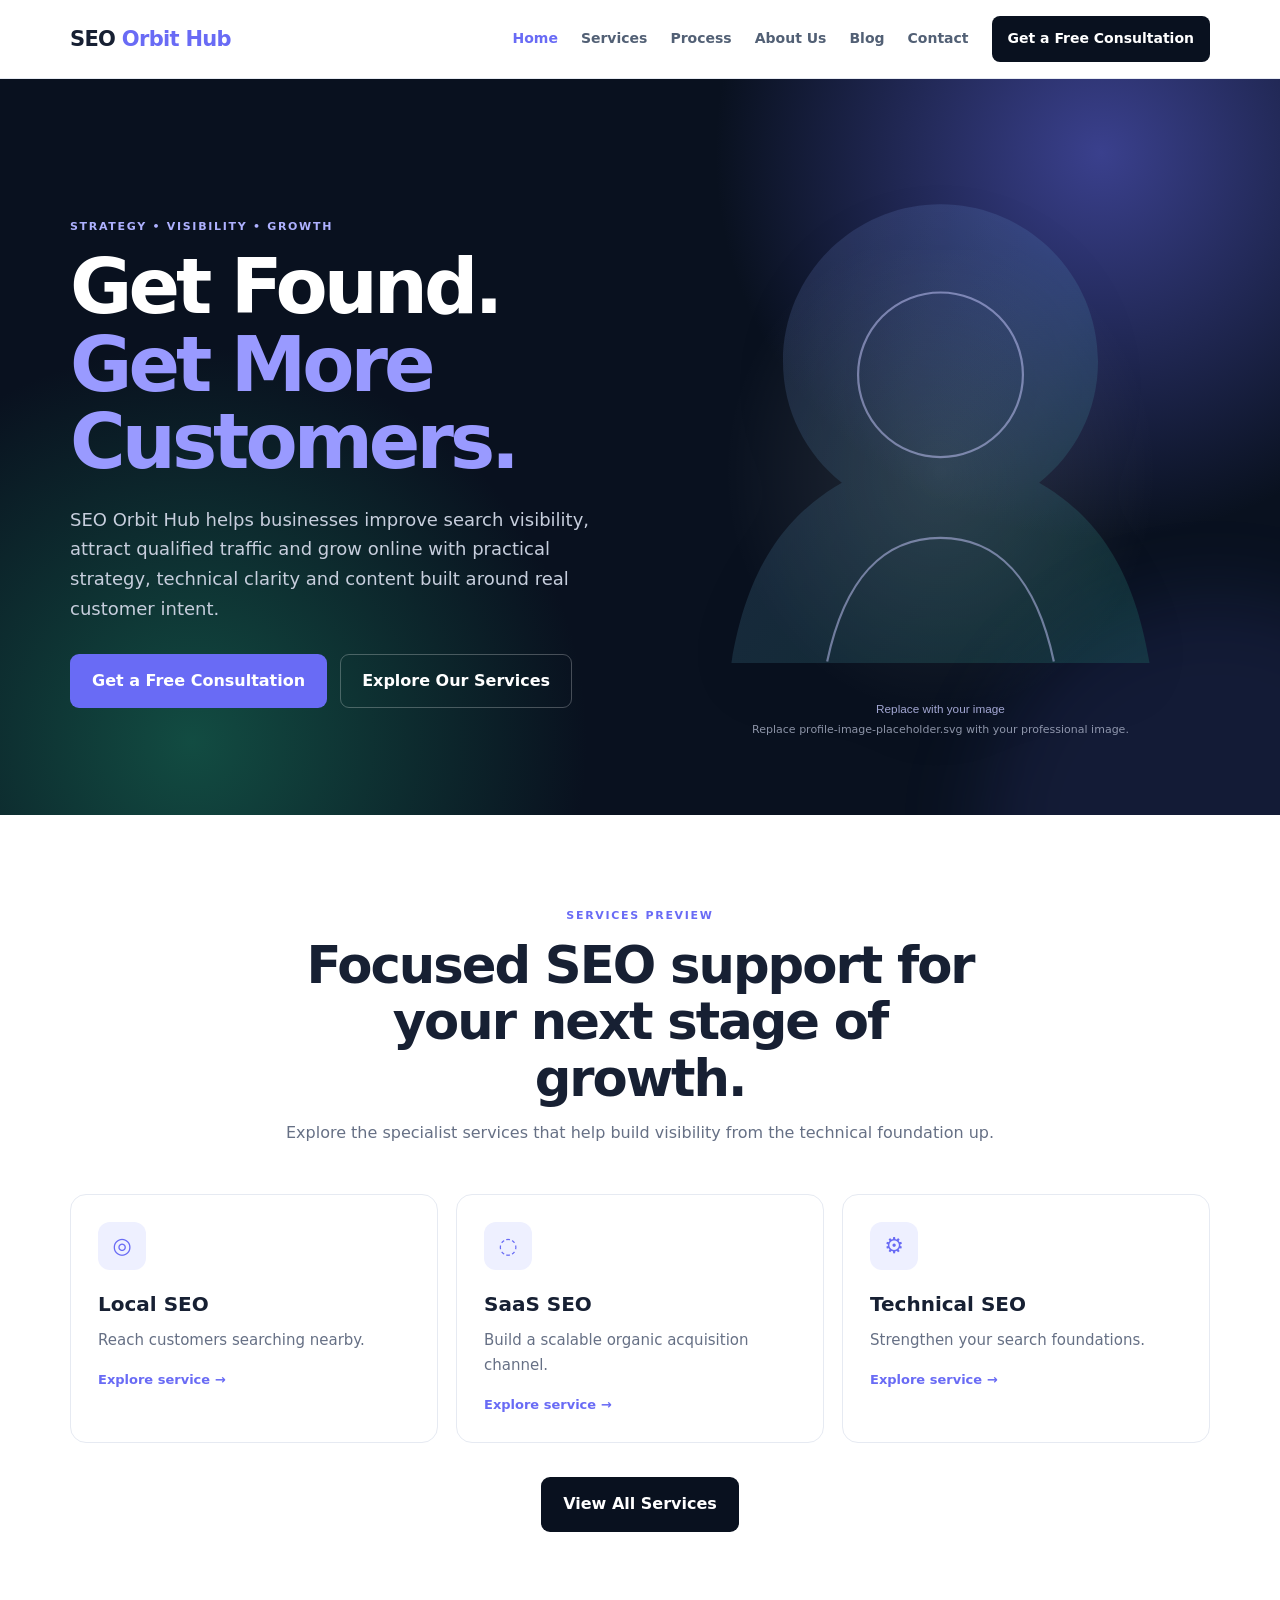
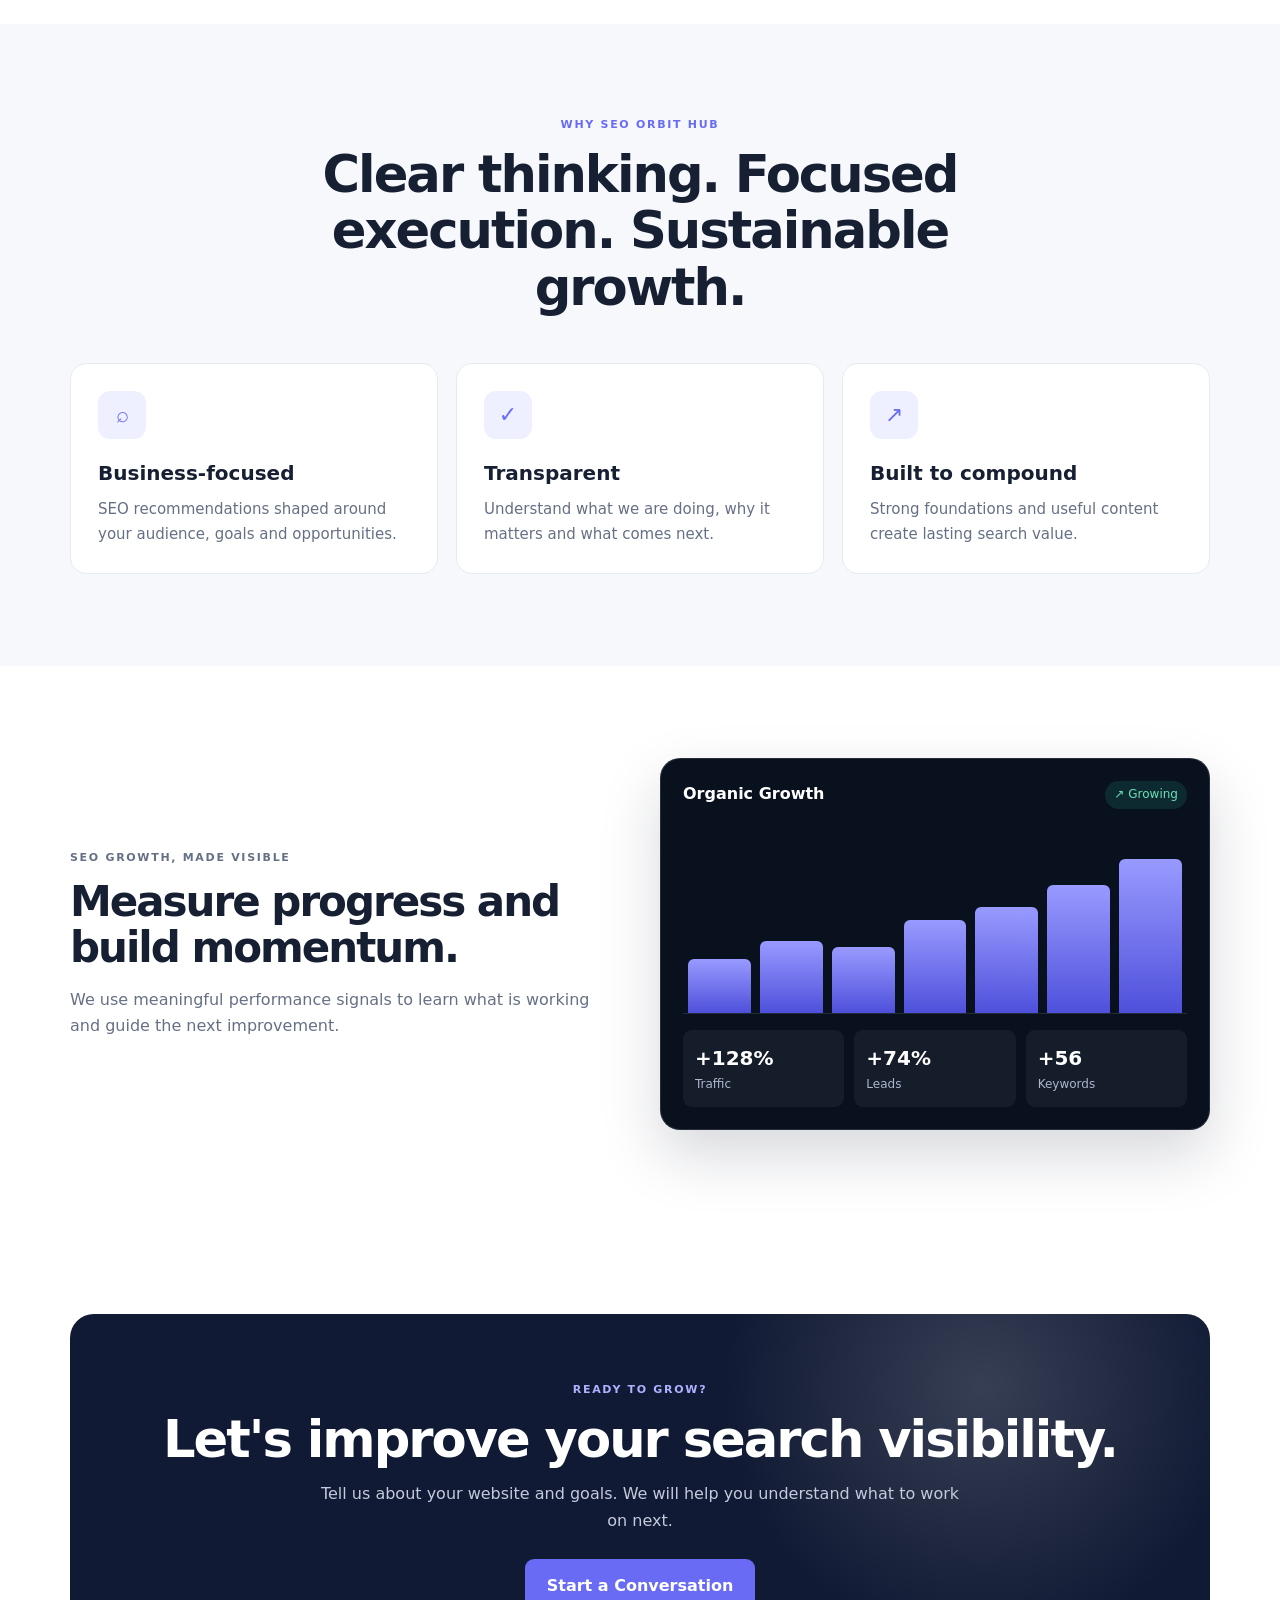
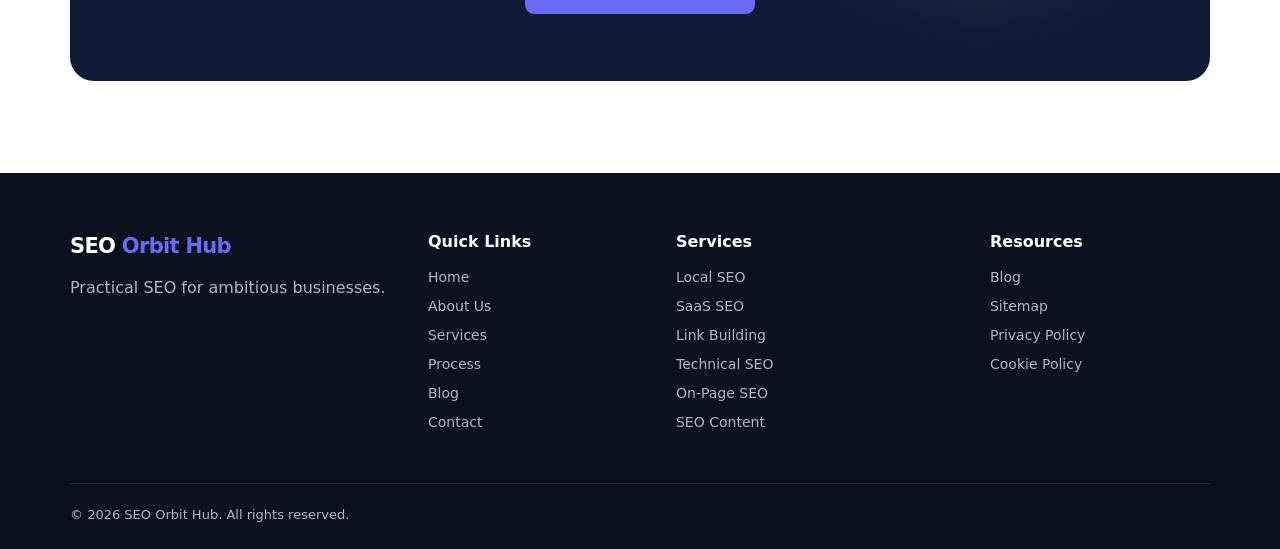
==== commit 140d0813: "Integrate a frameless professional hero image placeholder into the homepage." ====
--- a/index.html
+++ b/index.html
@@ -1 +1 @@
-<!doctype html><html lang="en"><head><meta charset="UTF-8"><meta name="viewport" content="width=device-width,initial-scale=1"><meta name="description" content="SEO Orbit Hub helps businesses improve search visibility, attract qualified traffic and grow online."><title>SEO Orbit Hub | Premium SEO Growth</title><link rel="stylesheet" href="/assets/styles.css"></head><body><header class="site-header"><div class="container nav-wrap"><a class="logo" href="/">SEO <span>Orbit Hub</span></a><button class="menu-toggle" aria-label="Open navigation" aria-expanded="false">☰</button><nav class="nav-links"><a class="active" href="/">Home</a><a href="/services">Services</a><a href="/process">Process</a><a href="/about">About Us</a><a href="/blog">Blog</a><a href="/contact">Contact</a><a class="nav-cta" href="/contact">Get a Free Consultation</a></nav></div></header><main><section class="hero"><div class="container hero-grid"><div><p class="eyebrow light">Strategy • Visibility • Growth</p><h1>Get Found.<br><span>Get More Customers.</span></h1><p class="hero-copy">SEO Orbit Hub helps businesses improve search visibility, attract qualified traffic and grow online with practical strategy, technical clarity and content built around real customer intent.</p><div class="button-row"><a class="button primary" href="/contact">Get a Free Consultation</a><a class="button ghost" href="/services">Explore Our Services</a></div></div><div class="visual"><div class="image-placeholder"><div><strong>Your professional image goes here</strong><span>Replace this area with your own brand or team image.</span></div></div></div></div></section><section class="section"><div class="container"><div class="section-heading"><p class="eyebrow">Services preview</p><h2>Focused SEO support for your next stage of growth.</h2><p>Explore the specialist services that help build visibility from the technical foundation up.</p></div><div class="cards"><a class="service-card" href="/services/local-seo"><span class="icon">◎</span><h3>Local SEO</h3><p>Reach customers searching nearby.</p><span class="learn">Explore service →</span></a><a class="service-card" href="/services/saas-seo"><span class="icon">◌</span><h3>SaaS SEO</h3><p>Build a scalable organic acquisition channel.</p><span class="learn">Explore service →</span></a><a class="service-card" href="/services/technical-seo"><span class="icon">⚙</span><h3>Technical SEO</h3><p>Strengthen your search foundations.</p><span class="learn">Explore service →</span></a></div><div class="center-action"><a class="button secondary" href="/services">View All Services</a></div></div></section><section class="section soft"><div class="container"><div class="section-heading"><p class="eyebrow">Why SEO Orbit Hub</p><h2>Clear thinking. Focused execution. Sustainable growth.</h2></div><div class="cards"><article class="card"><span class="icon">⌕</span><h3>Business-focused</h3><p>SEO recommendations shaped around your audience, goals and opportunities.</p></article><article class="card"><span class="icon">✓</span><h3>Transparent</h3><p>Understand what we are doing, why it matters and what comes next.</p></article><article class="card"><span class="icon">↗</span><h3>Built to compound</h3><p>Strong foundations and useful content create lasting search value.</p></article></div></div></section><section class="section"><div class="container growth-panel"><div><p class="eyebrow">SEO growth, made visible</p><h2>Measure progress and build momentum.</h2><p>We use meaningful performance signals to learn what is working and guide the next improvement.</p></div><div class="growth-card"><div class="card-top"><strong>Organic Growth</strong><span>↗ Growing</span></div><div class="chart"><i style="height:32%"></i><i style="height:43%"></i><i style="height:39%"></i><i style="height:55%"></i><i style="height:63%"></i><i style="height:76%"></i><i style="height:91%"></i></div><div class="metrics"><div><b>+128%</b><small>Traffic</small></div><div><b>+74%</b><small>Leads</small></div><div><b>+56</b><small>Keywords</small></div></div></div></div></section><section class="section"><div class="container dark-cta"><p class="eyebrow light">Ready to grow?</p><h2>Let's improve your search visibility.</h2><p>Tell us about your website and goals. We will help you understand what to work on next.</p><a class="button primary" href="/contact">Start a Conversation</a></div></section></main><footer class="site-footer"><div class="container footer-grid"><div><a class="logo footer-logo" href="/">SEO <span>Orbit Hub</span></a><p>Practical SEO for ambitious businesses.</p></div><div><h4>Quick Links</h4><a href="/">Home</a><a href="/about">About Us</a><a href="/services">Services</a><a href="/process">Process</a><a href="/blog">Blog</a><a href="/contact">Contact</a></div><div><h4>Services</h4><a href="/services/local-seo">Local SEO</a><a href="/services/saas-seo">SaaS SEO</a><a href="/services/link-building">Link Building</a><a href="/services/technical-seo">Technical SEO</a><a href="/services/on-page-seo">On-Page SEO</a><a href="/services/seo-content">SEO Content</a></div><div><h4>Resources</h4><a href="/blog">Blog</a><a href="/sitemap">Sitemap</a><a href="/privacy-policy">Privacy Policy</a><a href="/cookie-policy">Cookie Policy</a><a href="/contact">Contact CTA →</a></div></div><div class="container copyright">© <span data-year></span> SEO Orbit Hub. All rights reserved.</div></footer><div class="cookie-banner hidden"><p>We use essential cookies to help this website work and understand how visitors use it. Read our <a href="/cookie-policy"><u>Cookie Policy</u></a>.</p><div class="cookie-actions"><button data-cookie-choice="declined">Decline</button><button data-cookie-choice="settings">Cookie Settings</button><button class="accept" data-cookie-choice="accepted">Accept Cookies</button></div></div><script src="/assets/script.js"></script></body></html>
+<!doctype html><html lang="en"><head><meta charset="UTF-8"><meta name="viewport" content="width=device-width,initial-scale=1"><meta name="description" content="SEO Orbit Hub helps businesses improve search visibility, attract qualified traffic and grow online."><title>SEO Orbit Hub | Premium SEO Growth</title><link rel="stylesheet" href="/assets/styles.css"></head><body><header class="site-header"><div class="container nav-wrap"><a class="logo" href="/">SEO <span>Orbit Hub</span></a><button class="menu-toggle" aria-label="Open navigation" aria-expanded="false">☰</button><nav class="nav-links"><a class="active" href="/">Home</a><a href="/services">Services</a><a href="/process">Process</a><a href="/about">About Us</a><a href="/blog">Blog</a><a href="/contact">Contact</a><a class="nav-cta" href="/contact">Get a Free Consultation</a></nav></div></header><main><section class="hero"><div class="container hero-grid"><div><p class="eyebrow light">Strategy • Visibility • Growth</p><h1>Get Found.<br><span>Get More Customers.</span></h1><p class="hero-copy">SEO Orbit Hub helps businesses improve search visibility, attract qualified traffic and grow online with practical strategy, technical clarity and content built around real customer intent.</p><div class="button-row"><a class="button primary" href="/contact">Get a Free Consultation</a><a class="button ghost" href="/services">Explore Our Services</a></div></div><figure class="hero-portrait"><img src="/assets/profile-image-placeholder.svg" alt="Professional SEO Orbit Hub consultant portrait placeholder"><figcaption>Replace profile-image-placeholder.svg with your professional image.</figcaption></figure></div></section><section class="section"><div class="container"><div class="section-heading"><p class="eyebrow">Services preview</p><h2>Focused SEO support for your next stage of growth.</h2><p>Explore the specialist services that help build visibility from the technical foundation up.</p></div><div class="cards"><a class="service-card" href="/services/local-seo"><span class="icon">◎</span><h3>Local SEO</h3><p>Reach customers searching nearby.</p><span class="learn">Explore service →</span></a><a class="service-card" href="/services/saas-seo"><span class="icon">◌</span><h3>SaaS SEO</h3><p>Build a scalable organic acquisition channel.</p><span class="learn">Explore service →</span></a><a class="service-card" href="/services/technical-seo"><span class="icon">⚙</span><h3>Technical SEO</h3><p>Strengthen your search foundations.</p><span class="learn">Explore service →</span></a></div><div class="center-action"><a class="button secondary" href="/services">View All Services</a></div></div></section><section class="section soft"><div class="container"><div class="section-heading"><p class="eyebrow">Why SEO Orbit Hub</p><h2>Clear thinking. Focused execution. Sustainable growth.</h2></div><div class="cards"><article class="card"><span class="icon">⌕</span><h3>Business-focused</h3><p>SEO recommendations shaped around your audience, goals and opportunities.</p></article><article class="card"><span class="icon">✓</span><h3>Transparent</h3><p>Understand what we are doing, why it matters and what comes next.</p></article><article class="card"><span class="icon">↗</span><h3>Built to compound</h3><p>Strong foundations and useful content create lasting search value.</p></article></div></div></section><section class="section"><div class="container growth-panel"><div><p class="eyebrow">SEO growth, made visible</p><h2>Measure progress and build momentum.</h2><p>We use meaningful performance signals to learn what is working and guide the next improvement.</p></div><div class="growth-card"><div class="card-top"><strong>Organic Growth</strong><span>↗ Growing</span></div><div class="chart"><i style="height:32%"></i><i style="height:43%"></i><i style="height:39%"></i><i style="height:55%"></i><i style="height:63%"></i><i style="height:76%"></i><i style="height:91%"></i></div><div class="metrics"><div><b>+128%</b><small>Traffic</small></div><div><b>+74%</b><small>Leads</small></div><div><b>+56</b><small>Keywords</small></div></div></div></div></section><section class="section"><div class="container dark-cta"><p class="eyebrow light">Ready to grow?</p><h2>Let's improve your search visibility.</h2><p>Tell us about your website and goals. We will help you understand what to work on next.</p><a class="button primary" href="/contact">Start a Conversation</a></div></section></main><footer class="site-footer"><div class="container footer-grid"><div><a class="logo footer-logo" href="/">SEO <span>Orbit Hub</span></a><p>Practical SEO for ambitious businesses.</p></div><div><h4>Quick Links</h4><a href="/">Home</a><a href="/about">About Us</a><a href="/services">Services</a><a href="/process">Process</a><a href="/blog">Blog</a><a href="/contact">Contact</a></div><div><h4>Services</h4><a href="/services/local-seo">Local SEO</a><a href="/services/saas-seo">SaaS SEO</a><a href="/services/link-building">Link Building</a><a href="/services/technical-seo">Technical SEO</a><a href="/services/on-page-seo">On-Page SEO</a><a href="/services/seo-content">SEO Content</a></div><div><h4>Resources</h4><a href="/blog">Blog</a><a href="/sitemap">Sitemap</a><a href="/privacy-policy">Privacy Policy</a><a href="/cookie-policy">Cookie Policy</a></div></div><div class="container copyright">© <span data-year></span> SEO Orbit Hub. All rights reserved.</div></footer><script src="/assets/script.js"></script></body></html>
--- a/assets/styles.css
+++ b/assets/styles.css
@@ -1 +1 @@
-:root{--ink:#172033;--muted:#667085;--navy:#09111f;--purple:#696bf5;--mint:#2ac99c;--line:#e6eaf2;--soft:#f6f8fc;--white:#fff}*{box-sizing:border-box;margin:0;padding:0}html{scroll-behavior:smooth}body{font-family:Inter,ui-sans-serif,system-ui,-apple-system,"Segoe UI",sans-serif;color:var(--ink);line-height:1.65;background:#fff}a{color:inherit;text-decoration:none}img{max-width:100%;display:block}.container{width:min(1140px,92%);margin:auto}.site-header{position:sticky;top:0;z-index:50;background:#fffffff2;backdrop-filter:blur(16px);border-bottom:1px solid var(--line)}.nav-wrap{min-height:78px;display:flex;align-items:center;justify-content:space-between;gap:24px}.logo{font-size:21px;font-weight:850;letter-spacing:-.7px}.logo span{color:var(--purple)}.nav-links{display:flex;align-items:center;gap:23px;font-size:14px;font-weight:750;color:#526075}.nav-links a:hover,.nav-links .active{color:var(--purple)}.nav-cta{padding:11px 16px;border-radius:8px;background:var(--navy);color:#fff!important}.menu-toggle{display:none;border:0;background:transparent;font-size:25px;cursor:pointer}.hero{background:radial-gradient(circle at 86% 10%,#3a408d,transparent 30%),radial-gradient(circle at 15% 90%,#124c42,transparent 31%),var(--navy);color:#fff;padding:104px 0 72px}.hero-grid{display:grid;grid-template-columns:1fr 1fr;gap:62px;align-items:center}.eyebrow{text-transform:uppercase;letter-spacing:1.7px;font-size:11px;font-weight:850;color:var(--purple);margin-bottom:12px}.eyebrow.light{color:#aeb1ff}h1{font-size:clamp(44px,6vw,76px);line-height:1.02;letter-spacing:-4px;margin-bottom:24px}h1 span{color:#999aff}.hero-copy{max-width:650px;color:#c7cedd;font-size:18px;margin-bottom:30px}.button-row{display:flex;gap:13px;flex-wrap:wrap}.button{display:inline-flex;align-items:center;justify-content:center;padding:13px 21px;border-radius:9px;font-weight:800;transition:.2s;border:1px solid transparent}.button:hover{transform:translateY(-2px)}.primary{background:var(--purple);color:#fff}.primary:hover{background:#5557e9}.ghost{border-color:#ffffff40;color:#fff}.ghost:hover{background:#ffffff12}.secondary{background:var(--navy);color:#fff}.visual{min-height:390px;display:grid;place-items:center;border:1px solid #ffffff2b;border-radius:24px;background:linear-gradient(145deg,#ffffff18,#ffffff06);box-shadow:0 30px 80px #0004;overflow:hidden}.image-placeholder{width:82%;height:285px;border:1px dashed #ffffff65;border-radius:18px;display:flex;align-items:center;justify-content:center;text-align:center;padding:25px;color:#d7dcf0;background:linear-gradient(135deg,#ffffff12,#ffffff04)}.image-placeholder strong{display:block;font-size:18px;color:#fff;margin-bottom:7px}.section{padding:92px 0}.soft{background:var(--soft)}.section-heading{max-width:720px;text-align:center;margin:0 auto 48px}.section-heading h2,.page-hero h1,.dark-cta h2{font-size:clamp(32px,4vw,52px);line-height:1.1;letter-spacing:-2px;margin-bottom:14px}.section-heading>p:last-child,.page-hero p{color:var(--muted)}.cards{display:grid;grid-template-columns:repeat(3,1fr);gap:18px}.card,.service-card,.blog-card{padding:27px;background:#fff;border:1px solid var(--line);border-radius:16px;transition:.2s}.card:hover,.service-card:hover,.blog-card:hover{transform:translateY(-4px);box-shadow:0 18px 40px #1b284012}.service-card .icon,.card .icon{display:grid;place-items:center;width:48px;height:48px;border-radius:12px;background:#eef0ff;color:var(--purple);font-size:22px;margin-bottom:18px}.card h3,.service-card h3,.blog-card h3{font-size:20px;margin-bottom:7px}.card p,.service-card p,.blog-card p,.step p{font-size:15px;color:var(--muted)}.learn{display:block;color:var(--purple);font-size:13px;font-weight:800;margin-top:16px}.process-grid{display:grid;grid-template-columns:repeat(3,1fr);gap:18px}.step{padding:27px;border-left:3px solid var(--purple);background:#fafaff}.step>b{font-size:13px;color:var(--purple)}.step h3{margin:10px 0 7px}.center-action{text-align:center;margin-top:34px}.growth-panel{display:grid;grid-template-columns:1fr 1fr;gap:40px;align-items:center}.growth-panel h2{font-size:42px;line-height:1.1;letter-spacing:-2px;margin:10px 0 15px}.growth-panel p{color:var(--muted)}.growth-card{padding:22px;border:1px solid #ffffff20;border-radius:20px;background:var(--navy);color:#fff;box-shadow:0 25px 60px #1019322b}.card-top{display:flex;justify-content:space-between;margin-bottom:20px}.card-top span{font-size:12px;color:#6ce0b8;background:#26c89a22;padding:4px 9px;border-radius:30px}.chart{height:185px;display:flex;align-items:end;gap:9px;padding:15px 5px 0;border-bottom:1px solid #ffffff1c}.chart i{display:block;flex:1;min-height:30px;border-radius:6px 6px 0 0;background:linear-gradient(#999aff,#4e50db)}.metrics{display:grid;grid-template-columns:repeat(3,1fr);gap:10px;margin-top:16px}.metrics div{padding:12px;border-radius:9px;background:#ffffff0c}.metrics b,.metrics small{display:block}.metrics b{font-size:20px}.metrics small{font-size:12px;color:#adb6cb}.dark-cta{padding:67px 30px;text-align:center;color:#fff;border-radius:24px;background:radial-gradient(circle at 80% 20%,#ffffff29,transparent 27%),#111a34}.dark-cta p:not(.eyebrow){max-width:640px;color:#c4cadb;margin:0 auto 25px}.page-hero{padding:90px 0 78px;background:linear-gradient(135deg,#f3f4ff,#fff)}.page-hero h1{max-width:820px}.page-hero p{max-width:720px;font-size:18px}.prose{max-width:790px;margin:auto}.prose h2{font-size:30px;margin:32px 0 9px}.prose p,.prose li{color:var(--muted);margin:9px 0}.prose ul{padding-left:22px}.contact-grid{display:grid;grid-template-columns:.8fr 1.2fr;gap:48px}.contact-info h2{font-size:42px;line-height:1.1;margin:8px 0 15px}.contact-info p{color:var(--muted);margin:10px 0}.contact-form{padding:28px;border:1px solid var(--line);border-radius:16px;box-shadow:0 15px 40px #1b25400b}.contact-form label{display:block;font-weight:750;font-size:14px;margin:0 0 7px}.contact-form input,.contact-form textarea,.contact-form select{font:inherit;width:100%;padding:13px 14px;border:1px solid #dce0ea;border-radius:8px;margin-bottom:17px;outline:none;background:#fff}.contact-form textarea{min-height:145px;resize:vertical}.contact-form .button{width:100%;cursor:pointer}.featured{display:grid;grid-template-columns:1.2fr .8fr;gap:22px;align-items:stretch}.featured .blog-card{background:var(--navy);color:#fff}.featured .blog-card p{color:#c5ccdc}.category{font-size:11px;text-transform:uppercase;letter-spacing:1px;font-weight:850;color:var(--purple)}.site-footer{padding:56px 0 24px;background:var(--navy);color:#aeb6ca}.footer-grid{display:grid;grid-template-columns:1.5fr 1fr 1.3fr 1fr;gap:28px;padding-bottom:42px}.footer-logo{display:block;color:#fff;margin-bottom:12px}.footer-grid h4{color:#fff;margin-bottom:11px}.footer-grid a:not(.logo){display:block;font-size:14px;margin:6px 0}.footer-grid a:hover{color:#fff}.copyright{border-top:1px solid #ffffff18;padding-top:20px;font-size:13px}.cookie-banner{position:fixed;z-index:60;left:20px;right:20px;bottom:20px;display:flex;align-items:center;justify-content:space-between;gap:20px;padding:18px 20px;background:#fff;border:1px solid var(--line);border-radius:14px;box-shadow:0 15px 45px #09111f26}.cookie-banner p{font-size:13px;color:var(--muted)}.cookie-actions{display:flex;gap:9px;flex-shrink:0}.cookie-actions button{border:0;padding:9px 13px;border-radius:7px;font-weight:750;cursor:pointer}.cookie-actions .accept{background:var(--navy);color:#fff}.hidden{display:none!important}@media(max-width:850px){.hero-grid,.growth-panel,.contact-grid,.featured{grid-template-columns:1fr}.cards,.process-grid{grid-template-columns:1fr 1fr}.footer-grid{grid-template-columns:1fr 1fr}.nav-links{display:none;position:absolute;top:78px;left:0;right:0;padding:18px 4%;background:#fff;flex-direction:column;align-items:stretch;border-bottom:1px solid var(--line)}.nav-links.open{display:flex}.nav-links a{padding:7px 0}.nav-cta{text-align:center}.menu-toggle{display:block}}@media(max-width:560px){.cards,.process-grid,.footer-grid{grid-template-columns:1fr}.section{padding:70px 0}h1{letter-spacing:-2.5px}.cookie-banner{left:10px;right:10px;bottom:10px;display:block}.cookie-actions{margin-top:12px}.cookie-actions button{flex:1}}
+:root{--ink:#172033;--muted:#667085;--navy:#09111f;--purple:#696bf5;--mint:#2ac99c;--line:#e6eaf2;--soft:#f6f8fc;--white:#fff}*{box-sizing:border-box;margin:0;padding:0}html{scroll-behavior:smooth}body{font-family:Inter,ui-sans-serif,system-ui,-apple-system,"Segoe UI",sans-serif;color:var(--ink);line-height:1.65;background:#fff}a{color:inherit;text-decoration:none}img{max-width:100%;display:block}.container{width:min(1140px,92%);margin:auto}.site-header{position:sticky;top:0;z-index:50;background:#fffffff2;backdrop-filter:blur(16px);border-bottom:1px solid var(--line)}.nav-wrap{min-height:78px;display:flex;align-items:center;justify-content:space-between;gap:24px}.logo{font-size:21px;font-weight:850;letter-spacing:-.7px}.logo span{color:var(--purple)}.nav-links{display:flex;align-items:center;gap:23px;font-size:14px;font-weight:750;color:#526075}.nav-links a:hover,.nav-links .active{color:var(--purple)}.nav-cta{padding:11px 16px;border-radius:8px;background:var(--navy);color:#fff!important}.menu-toggle{display:none;border:0;background:transparent;font-size:25px;cursor:pointer}.hero{position:relative;overflow:hidden;background:radial-gradient(circle at 86% 10%,#3a408d,transparent 30%),radial-gradient(circle at 15% 90%,#124c42,transparent 31%),var(--navy);color:#fff;padding:104px 0 72px}.hero:after{content:"";position:absolute;width:470px;height:470px;right:-170px;bottom:-250px;background:#696bf51c;filter:blur(40px);border-radius:50%;pointer-events:none}.hero-grid{position:relative;z-index:1;display:grid;grid-template-columns:1fr 1fr;gap:62px;align-items:center}.eyebrow{text-transform:uppercase;letter-spacing:1.7px;font-size:11px;font-weight:850;color:var(--purple);margin-bottom:12px}.eyebrow.light{color:#aeb1ff}h1{font-size:clamp(44px,6vw,76px);line-height:1.02;letter-spacing:-4px;margin-bottom:24px}h1 span{color:#999aff}.hero-copy{max-width:650px;color:#c7cedd;font-size:18px;margin-bottom:30px}.button-row{display:flex;gap:13px;flex-wrap:wrap}.button{display:inline-flex;align-items:center;justify-content:center;padding:13px 21px;border-radius:9px;font-weight:800;transition:.2s;border:1px solid transparent}.button:hover{transform:translateY(-2px)}.primary{background:var(--purple);color:#fff}.primary:hover{background:#5557e9}.ghost{border-color:#ffffff40;color:#fff}.ghost:hover{background:#ffffff12}.secondary{background:var(--navy);color:#fff}.hero-portrait{position:relative;min-height:440px;display:flex;align-items:flex-end;justify-content:center;margin:0;isolation:isolate}.hero-portrait:before{content:"";position:absolute;inset:12% 5% 0;background:radial-gradient(ellipse at 50% 45%,#ffffff1f,transparent 63%);z-index:-1}.hero-portrait img{width:100%;height:auto;max-height:560px;object-fit:contain;object-position:center bottom;filter:drop-shadow(0 24px 35px #00000022);mix-blend-mode:normal}.hero-portrait figcaption{position:absolute;bottom:4px;left:50%;transform:translateX(-50%);width:max-content;max-width:90%;font-size:11px;color:#bfc6db;opacity:.72;text-align:center}.section{padding:92px 0}.soft{background:var(--soft)}.section-heading{max-width:720px;text-align:center;margin:0 auto 48px}.section-heading h2,.page-hero h1,.dark-cta h2{font-size:clamp(32px,4vw,52px);line-height:1.1;letter-spacing:-2px;margin-bottom:14px}.section-heading>p:last-child,.page-hero p{color:var(--muted)}.cards{display:grid;grid-template-columns:repeat(3,1fr);gap:18px}.card,.service-card,.blog-card{padding:27px;background:#fff;border:1px solid var(--line);border-radius:16px;transition:.2s}.card:hover,.service-card:hover,.blog-card:hover{transform:translateY(-4px);box-shadow:0 18px 40px #1b284012}.service-card .icon,.card .icon{display:grid;place-items:center;width:48px;height:48px;border-radius:12px;background:#eef0ff;color:var(--purple);font-size:22px;margin-bottom:18px}.card h3,.service-card h3,.blog-card h3{font-size:20px;margin-bottom:7px}.card p,.service-card p,.blog-card p,.step p{font-size:15px;color:var(--muted)}.learn{display:block;color:var(--purple);font-size:13px;font-weight:800;margin-top:16px}.process-grid{display:grid;grid-template-columns:repeat(3,1fr);gap:18px}.step{padding:27px;border-left:3px solid var(--purple);background:#fafaff}.step>b{font-size:13px;color:var(--purple)}.step h3{margin:10px 0 7px}.center-action{text-align:center;margin-top:34px}.growth-panel{display:grid;grid-template-columns:1fr 1fr;gap:40px;align-items:center}.growth-panel h2{font-size:42px;line-height:1.1;letter-spacing:-2px;margin:10px 0 15px}.growth-panel p{color:var(--muted)}.growth-card{padding:22px;border:1px solid #ffffff20;border-radius:20px;background:var(--navy);color:#fff;box-shadow:0 25px 60px #1019322b}.card-top{display:flex;justify-content:space-between;margin-bottom:20px}.card-top span{font-size:12px;color:#6ce0b8;background:#26c89a22;padding:4px 9px;border-radius:30px}.chart{height:185px;display:flex;align-items:end;gap:9px;padding:15px 5px 0;border-bottom:1px solid #ffffff1c}.chart i{display:block;flex:1;min-height:30px;border-radius:6px 6px 0 0;background:linear-gradient(#999aff,#4e50db)}.metrics{display:grid;grid-template-columns:repeat(3,1fr);gap:10px;margin-top:16px}.metrics div{padding:12px;border-radius:9px;background:#ffffff0c}.metrics b,.metrics small{display:block}.metrics b{font-size:20px}.metrics small{font-size:12px;color:#adb6cb}.dark-cta{padding:67px 30px;text-align:center;color:#fff;border-radius:24px;background:radial-gradient(circle at 80% 20%,#ffffff29,transparent 27%),#111a34}.dark-cta p:not(.eyebrow){max-width:640px;color:#c4cadb;margin:0 auto 25px}.page-hero{padding:90px 0 78px;background:linear-gradient(135deg,#f3f4ff,#fff)}.page-hero h1{max-width:820px}.page-hero p{max-width:720px;font-size:18px}.prose{max-width:790px;margin:auto}.prose h2{font-size:30px;margin:32px 0 9px}.prose p,.prose li{color:var(--muted);margin:9px 0}.prose ul{padding-left:22px}.contact-grid{display:grid;grid-template-columns:.8fr 1.2fr;gap:48px}.contact-info h2{font-size:42px;line-height:1.1;margin:8px 0 15px}.contact-info p{color:var(--muted);margin:10px 0}.contact-form{padding:28px;border:1px solid var(--line);border-radius:16px;box-shadow:0 15px 40px #1b25400b}.contact-form label{display:block;font-weight:750;font-size:14px;margin:0 0 7px}.contact-form input,.contact-form textarea,.contact-form select{font:inherit;width:100%;padding:13px 14px;border:1px solid #dce0ea;border-radius:8px;margin-bottom:17px;outline:none;background:#fff}.contact-form textarea{min-height:145px;resize:vertical}.contact-form .button{width:100%;cursor:pointer}.featured{display:grid;grid-template-columns:1.2fr .8fr;gap:22px;align-items:stretch}.featured .blog-card{background:var(--navy);color:#fff}.featured .blog-card p{color:#c5ccdc}.category{font-size:11px;text-transform:uppercase;letter-spacing:1px;font-weight:850;color:var(--purple)}.site-footer{padding:56px 0 24px;background:var(--navy);color:#aeb6ca}.footer-grid{display:grid;grid-template-columns:1.5fr 1fr 1.3fr 1fr;gap:28px;padding-bottom:42px}.footer-logo{display:block;color:#fff;margin-bottom:12px}.footer-grid h4{color:#fff;margin-bottom:11px}.footer-grid a:not(.logo){display:block;font-size:14px;margin:6px 0}.footer-grid a:hover{color:#fff}.copyright{border-top:1px solid #ffffff18;padding-top:20px;font-size:13px}@media(max-width:850px){.hero-grid,.growth-panel,.contact-grid,.featured{grid-template-columns:1fr}.hero-portrait{min-height:360px;max-width:560px;margin:8px auto 0}.hero-portrait img{max-height:470px}.cards,.process-grid{grid-template-columns:1fr 1fr}.footer-grid{grid-template-columns:1fr 1fr}.nav-links{display:none;position:absolute;top:78px;left:0;right:0;padding:18px 4%;background:#fff;flex-direction:column;align-items:stretch;border-bottom:1px solid var(--line)}.nav-links.open{display:flex}.nav-links a{padding:7px 0}.nav-cta{text-align:center}.menu-toggle{display:block}}@media(max-width:560px){.hero{padding:78px 0 48px}.hero-portrait{min-height:300px;margin-top:10px}.hero-portrait img{max-height:390px;width:108%}.hero-portrait figcaption{font-size:10px;bottom:0}.cards,.process-grid,.footer-grid{grid-template-columns:1fr}.section{padding:70px 0}h1{letter-spacing:-2.5px}}
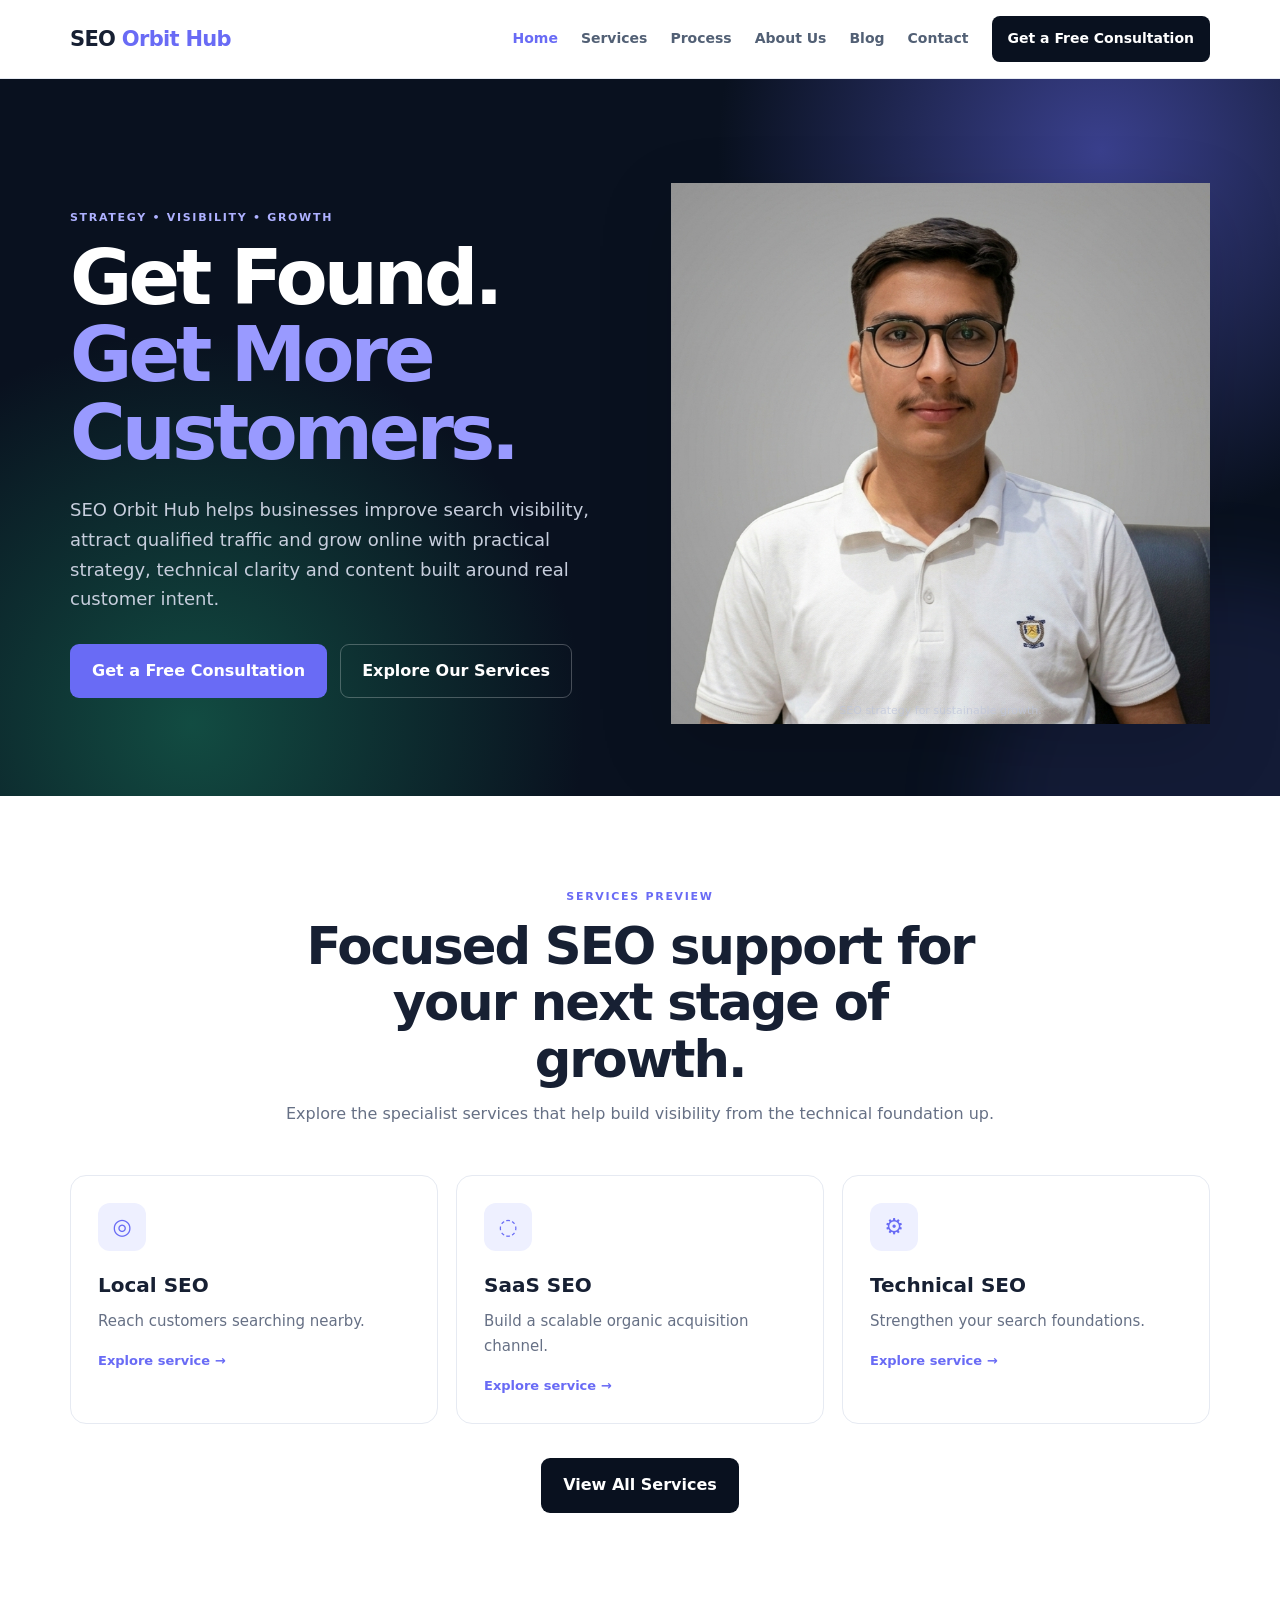
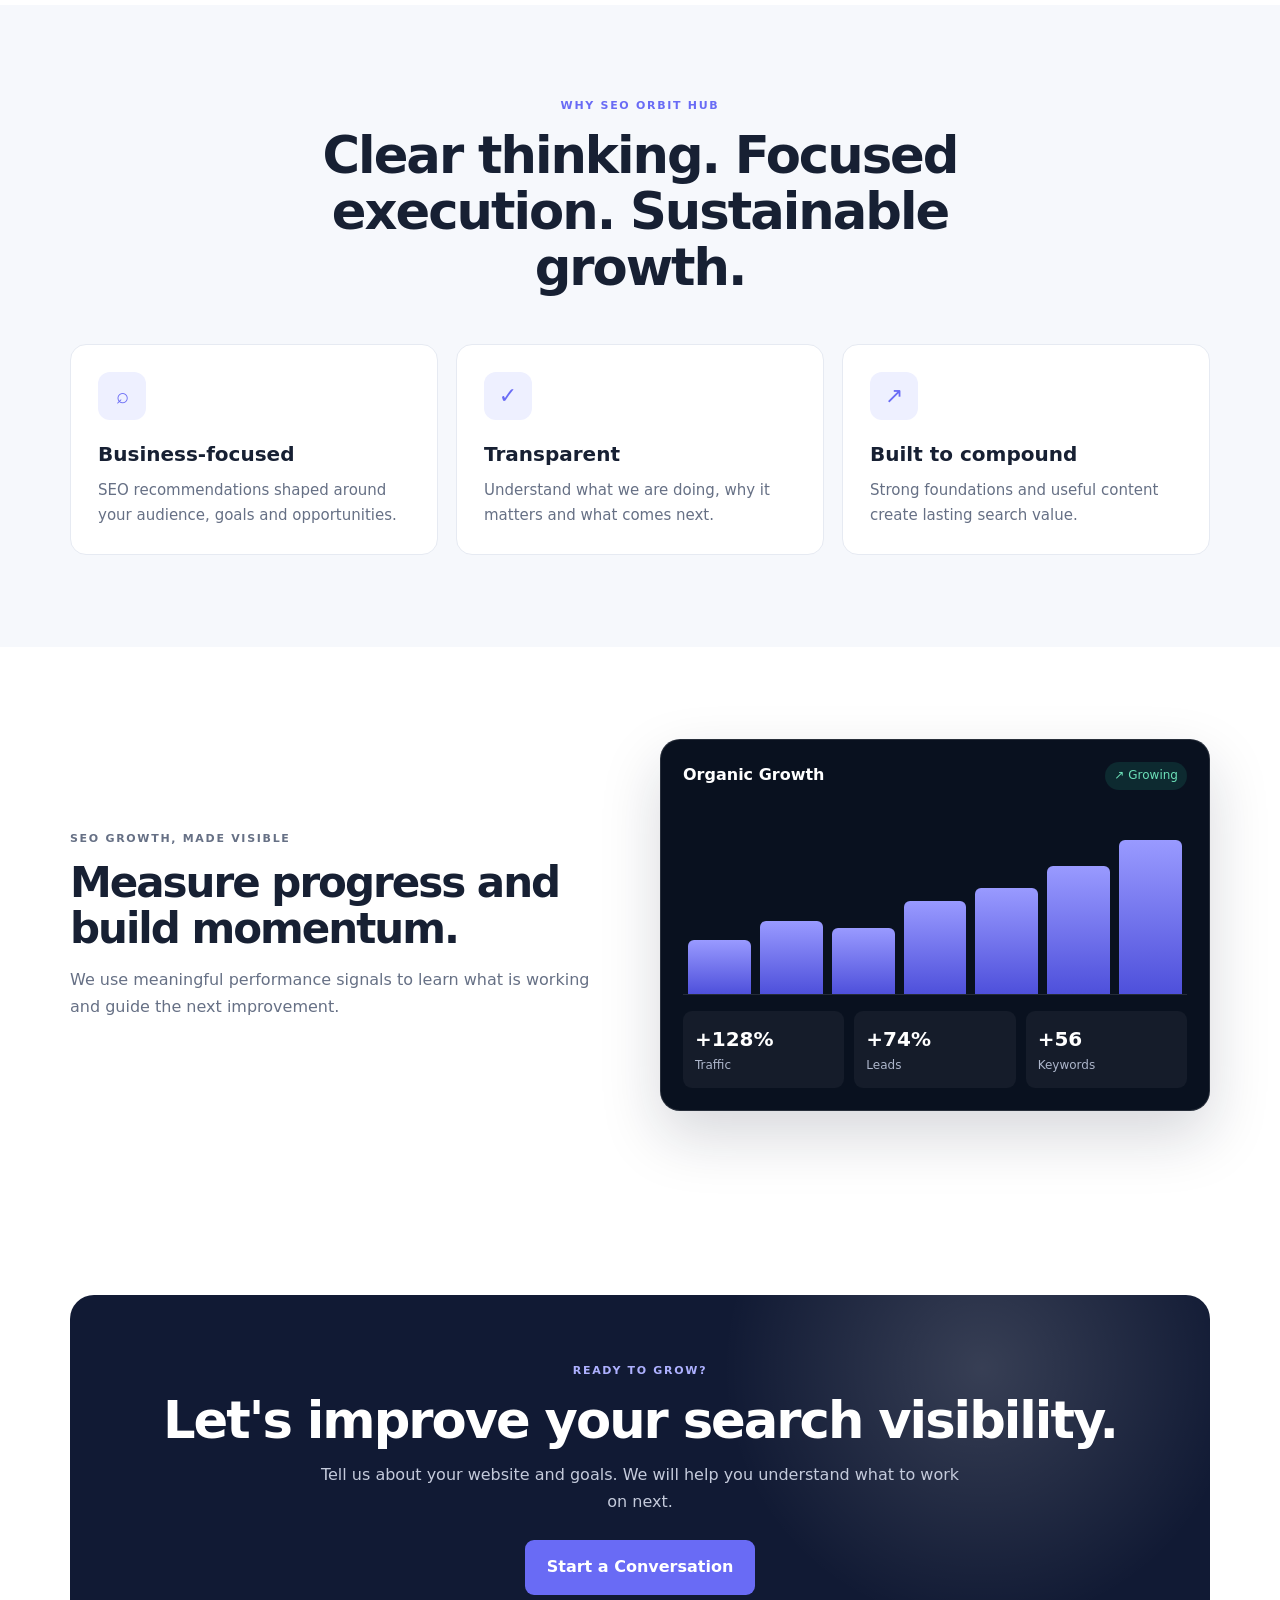
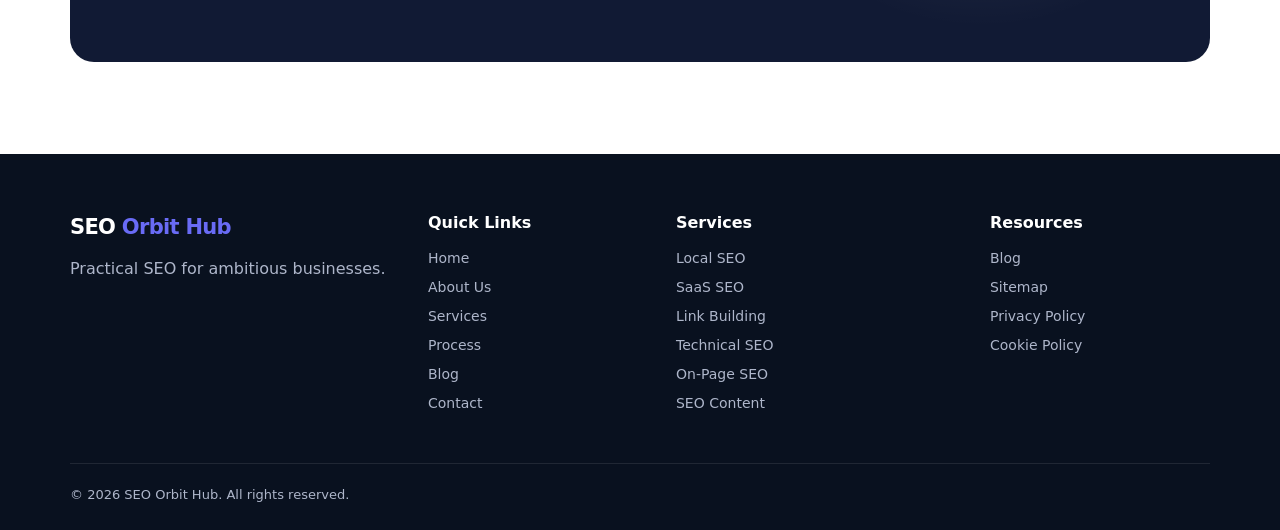
==== commit 06322419: "Use the uploaded professional photo in the homepage hero" ====
--- a/index.html
+++ b/index.html
@@ -1 +1 @@
-<!doctype html><html lang="en"><head><meta charset="UTF-8"><meta name="viewport" content="width=device-width,initial-scale=1"><meta name="description" content="SEO Orbit Hub helps businesses improve search visibility, attract qualified traffic and grow online."><title>SEO Orbit Hub | Premium SEO Growth</title><link rel="stylesheet" href="/assets/styles.css"></head><body><header class="site-header"><div class="container nav-wrap"><a class="logo" href="/">SEO <span>Orbit Hub</span></a><button class="menu-toggle" aria-label="Open navigation" aria-expanded="false">☰</button><nav class="nav-links"><a class="active" href="/">Home</a><a href="/services">Services</a><a href="/process">Process</a><a href="/about">About Us</a><a href="/blog">Blog</a><a href="/contact">Contact</a><a class="nav-cta" href="/contact">Get a Free Consultation</a></nav></div></header><main><section class="hero"><div class="container hero-grid"><div><p class="eyebrow light">Strategy • Visibility • Growth</p><h1>Get Found.<br><span>Get More Customers.</span></h1><p class="hero-copy">SEO Orbit Hub helps businesses improve search visibility, attract qualified traffic and grow online with practical strategy, technical clarity and content built around real customer intent.</p><div class="button-row"><a class="button primary" href="/contact">Get a Free Consultation</a><a class="button ghost" href="/services">Explore Our Services</a></div></div><figure class="hero-portrait"><img src="/assets/profile-image-placeholder.svg" alt="Professional SEO Orbit Hub consultant portrait placeholder"><figcaption>Replace profile-image-placeholder.svg with your professional image.</figcaption></figure></div></section><section class="section"><div class="container"><div class="section-heading"><p class="eyebrow">Services preview</p><h2>Focused SEO support for your next stage of growth.</h2><p>Explore the specialist services that help build visibility from the technical foundation up.</p></div><div class="cards"><a class="service-card" href="/services/local-seo"><span class="icon">◎</span><h3>Local SEO</h3><p>Reach customers searching nearby.</p><span class="learn">Explore service →</span></a><a class="service-card" href="/services/saas-seo"><span class="icon">◌</span><h3>SaaS SEO</h3><p>Build a scalable organic acquisition channel.</p><span class="learn">Explore service →</span></a><a class="service-card" href="/services/technical-seo"><span class="icon">⚙</span><h3>Technical SEO</h3><p>Strengthen your search foundations.</p><span class="learn">Explore service →</span></a></div><div class="center-action"><a class="button secondary" href="/services">View All Services</a></div></div></section><section class="section soft"><div class="container"><div class="section-heading"><p class="eyebrow">Why SEO Orbit Hub</p><h2>Clear thinking. Focused execution. Sustainable growth.</h2></div><div class="cards"><article class="card"><span class="icon">⌕</span><h3>Business-focused</h3><p>SEO recommendations shaped around your audience, goals and opportunities.</p></article><article class="card"><span class="icon">✓</span><h3>Transparent</h3><p>Understand what we are doing, why it matters and what comes next.</p></article><article class="card"><span class="icon">↗</span><h3>Built to compound</h3><p>Strong foundations and useful content create lasting search value.</p></article></div></div></section><section class="section"><div class="container growth-panel"><div><p class="eyebrow">SEO growth, made visible</p><h2>Measure progress and build momentum.</h2><p>We use meaningful performance signals to learn what is working and guide the next improvement.</p></div><div class="growth-card"><div class="card-top"><strong>Organic Growth</strong><span>↗ Growing</span></div><div class="chart"><i style="height:32%"></i><i style="height:43%"></i><i style="height:39%"></i><i style="height:55%"></i><i style="height:63%"></i><i style="height:76%"></i><i style="height:91%"></i></div><div class="metrics"><div><b>+128%</b><small>Traffic</small></div><div><b>+74%</b><small>Leads</small></div><div><b>+56</b><small>Keywords</small></div></div></div></div></section><section class="section"><div class="container dark-cta"><p class="eyebrow light">Ready to grow?</p><h2>Let's improve your search visibility.</h2><p>Tell us about your website and goals. We will help you understand what to work on next.</p><a class="button primary" href="/contact">Start a Conversation</a></div></section></main><footer class="site-footer"><div class="container footer-grid"><div><a class="logo footer-logo" href="/">SEO <span>Orbit Hub</span></a><p>Practical SEO for ambitious businesses.</p></div><div><h4>Quick Links</h4><a href="/">Home</a><a href="/about">About Us</a><a href="/services">Services</a><a href="/process">Process</a><a href="/blog">Blog</a><a href="/contact">Contact</a></div><div><h4>Services</h4><a href="/services/local-seo">Local SEO</a><a href="/services/saas-seo">SaaS SEO</a><a href="/services/link-building">Link Building</a><a href="/services/technical-seo">Technical SEO</a><a href="/services/on-page-seo">On-Page SEO</a><a href="/services/seo-content">SEO Content</a></div><div><h4>Resources</h4><a href="/blog">Blog</a><a href="/sitemap">Sitemap</a><a href="/privacy-policy">Privacy Policy</a><a href="/cookie-policy">Cookie Policy</a></div></div><div class="container copyright">© <span data-year></span> SEO Orbit Hub. All rights reserved.</div></footer><script src="/assets/script.js"></script></body></html>
+<!doctype html><html lang="en"><head><meta charset="UTF-8"><meta name="viewport" content="width=device-width,initial-scale=1"><meta name="description" content="SEO Orbit Hub helps businesses improve search visibility, attract qualified traffic and grow online."><title>SEO Orbit Hub | Premium SEO Growth</title><link rel="stylesheet" href="/assets/styles.css"></head><body><header class="site-header"><div class="container nav-wrap"><a class="logo" href="/">SEO <span>Orbit Hub</span></a><button class="menu-toggle" aria-label="Open navigation" aria-expanded="false">☰</button><nav class="nav-links"><a class="active" href="/">Home</a><a href="/services">Services</a><a href="/process">Process</a><a href="/about">About Us</a><a href="/blog">Blog</a><a href="/contact">Contact</a><a class="nav-cta" href="/contact">Get a Free Consultation</a></nav></div></header><main><section class="hero"><div class="container hero-grid"><div><p class="eyebrow light">Strategy • Visibility • Growth</p><h1>Get Found.<br><span>Get More Customers.</span></h1><p class="hero-copy">SEO Orbit Hub helps businesses improve search visibility, attract qualified traffic and grow online with practical strategy, technical clarity and content built around real customer intent.</p><div class="button-row"><a class="button primary" href="/contact">Get a Free Consultation</a><a class="button ghost" href="/services">Explore Our Services</a></div></div><figure class="hero-portrait"><img src="/assets/Gemini_Generated_Image_3xygmr3xygmr3xyg%20(1)%20(1).jpg" alt="SEO Orbit Hub professional consultant portrait"><figcaption>SEO strategy for sustainable growth.</figcaption></figure></div></section><section class="section"><div class="container"><div class="section-heading"><p class="eyebrow">Services preview</p><h2>Focused SEO support for your next stage of growth.</h2><p>Explore the specialist services that help build visibility from the technical foundation up.</p></div><div class="cards"><a class="service-card" href="/services/local-seo"><span class="icon">◎</span><h3>Local SEO</h3><p>Reach customers searching nearby.</p><span class="learn">Explore service →</span></a><a class="service-card" href="/services/saas-seo"><span class="icon">◌</span><h3>SaaS SEO</h3><p>Build a scalable organic acquisition channel.</p><span class="learn">Explore service →</span></a><a class="service-card" href="/services/technical-seo"><span class="icon">⚙</span><h3>Technical SEO</h3><p>Strengthen your search foundations.</p><span class="learn">Explore service →</span></a></div><div class="center-action"><a class="button secondary" href="/services">View All Services</a></div></div></section><section class="section soft"><div class="container"><div class="section-heading"><p class="eyebrow">Why SEO Orbit Hub</p><h2>Clear thinking. Focused execution. Sustainable growth.</h2></div><div class="cards"><article class="card"><span class="icon">⌕</span><h3>Business-focused</h3><p>SEO recommendations shaped around your audience, goals and opportunities.</p></article><article class="card"><span class="icon">✓</span><h3>Transparent</h3><p>Understand what we are doing, why it matters and what comes next.</p></article><article class="card"><span class="icon">↗</span><h3>Built to compound</h3><p>Strong foundations and useful content create lasting search value.</p></article></div></div></section><section class="section"><div class="container growth-panel"><div><p class="eyebrow">SEO growth, made visible</p><h2>Measure progress and build momentum.</h2><p>We use meaningful performance signals to learn what is working and guide the next improvement.</p></div><div class="growth-card"><div class="card-top"><strong>Organic Growth</strong><span>↗ Growing</span></div><div class="chart"><i style="height:32%"></i><i style="height:43%"></i><i style="height:39%"></i><i style="height:55%"></i><i style="height:63%"></i><i style="height:76%"></i><i style="height:91%"></i></div><div class="metrics"><div><b>+128%</b><small>Traffic</small></div><div><b>+74%</b><small>Leads</small></div><div><b>+56</b><small>Keywords</small></div></div></div></div></section><section class="section"><div class="container dark-cta"><p class="eyebrow light">Ready to grow?</p><h2>Let's improve your search visibility.</h2><p>Tell us about your website and goals. We will help you understand what to work on next.</p><a class="button primary" href="/contact">Start a Conversation</a></div></section></main><footer class="site-footer"><div class="container footer-grid"><div><a class="logo footer-logo" href="/">SEO <span>Orbit Hub</span></a><p>Practical SEO for ambitious businesses.</p></div><div><h4>Quick Links</h4><a href="/">Home</a><a href="/about">About Us</a><a href="/services">Services</a><a href="/process">Process</a><a href="/blog">Blog</a><a href="/contact">Contact</a></div><div><h4>Services</h4><a href="/services/local-seo">Local SEO</a><a href="/services/saas-seo">SaaS SEO</a><a href="/services/link-building">Link Building</a><a href="/services/technical-seo">Technical SEO</a><a href="/services/on-page-seo">On-Page SEO</a><a href="/services/seo-content">SEO Content</a></div><div><h4>Resources</h4><a href="/blog">Blog</a><a href="/sitemap">Sitemap</a><a href="/privacy-policy">Privacy Policy</a><a href="/cookie-policy">Cookie Policy</a></div></div><div class="container copyright">© <span data-year></span> SEO Orbit Hub. All rights reserved.</div></footer><script src="/assets/script.js"></script></body></html>
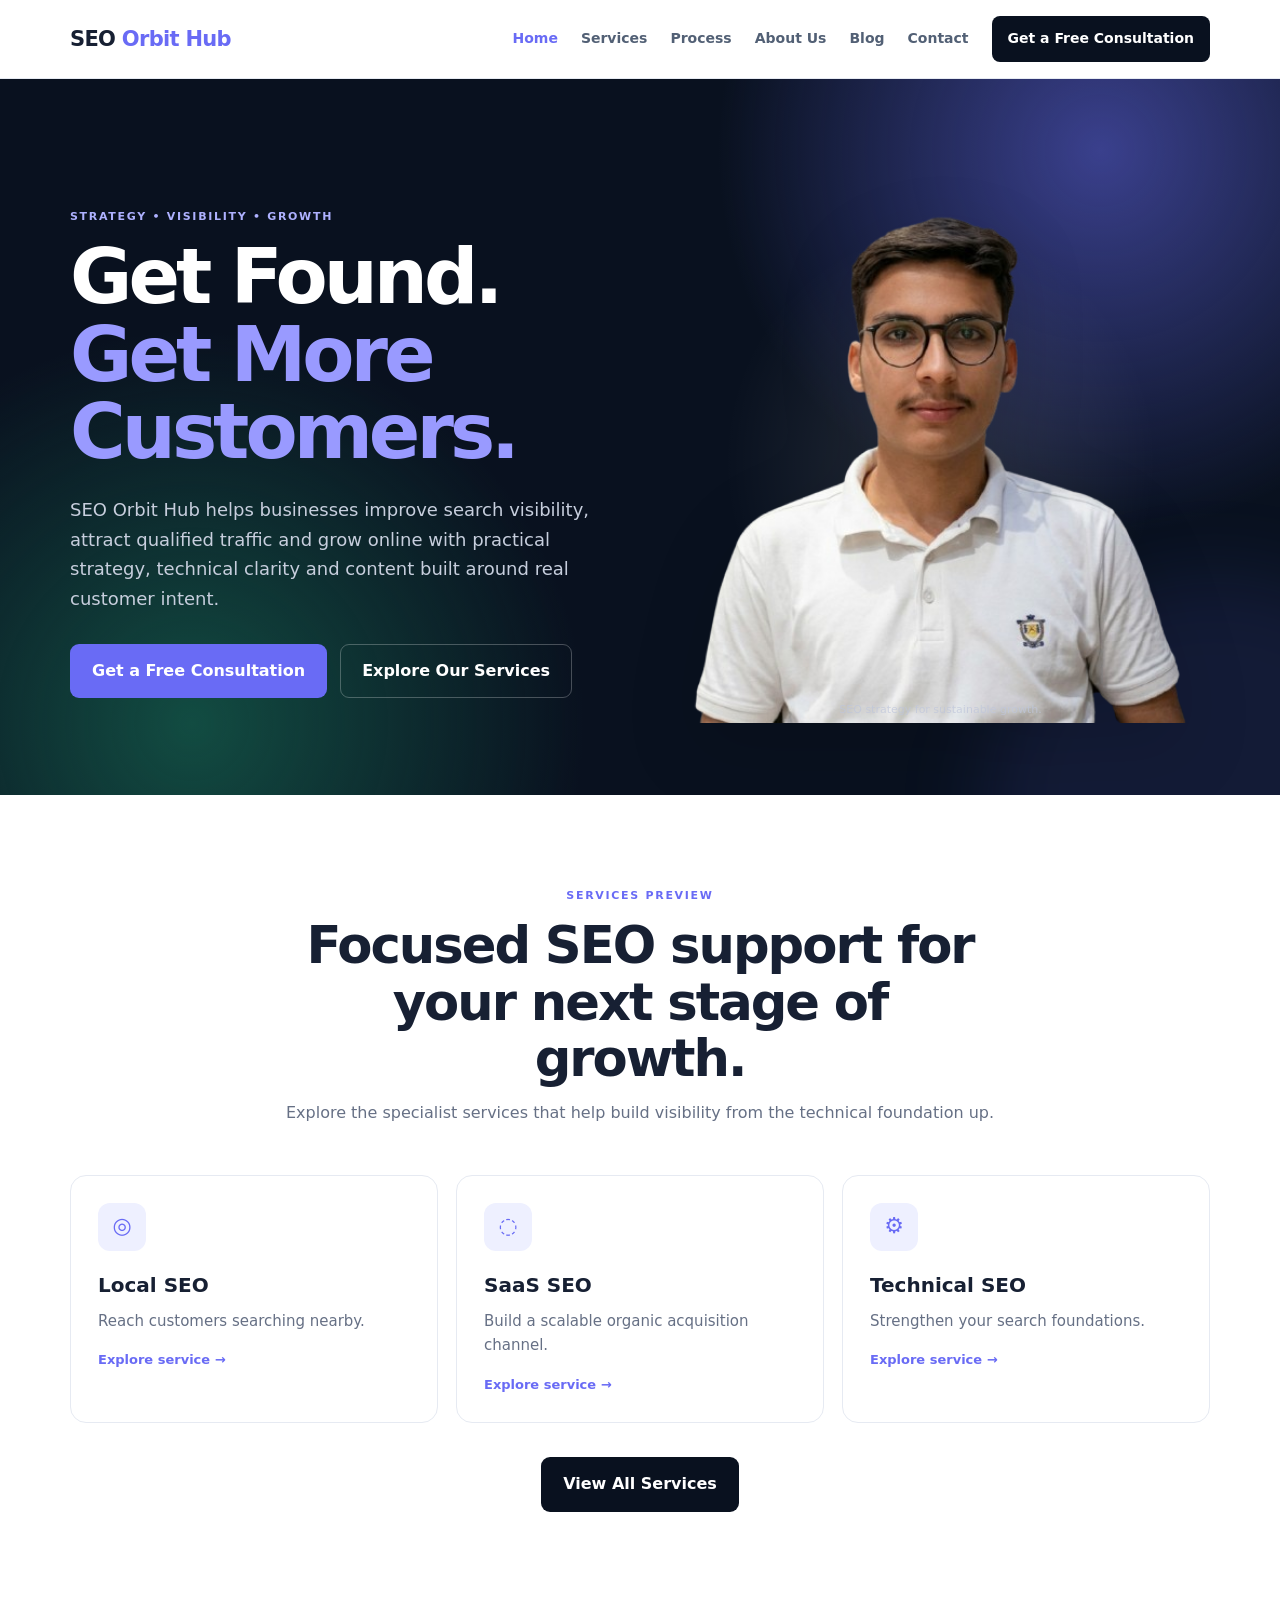
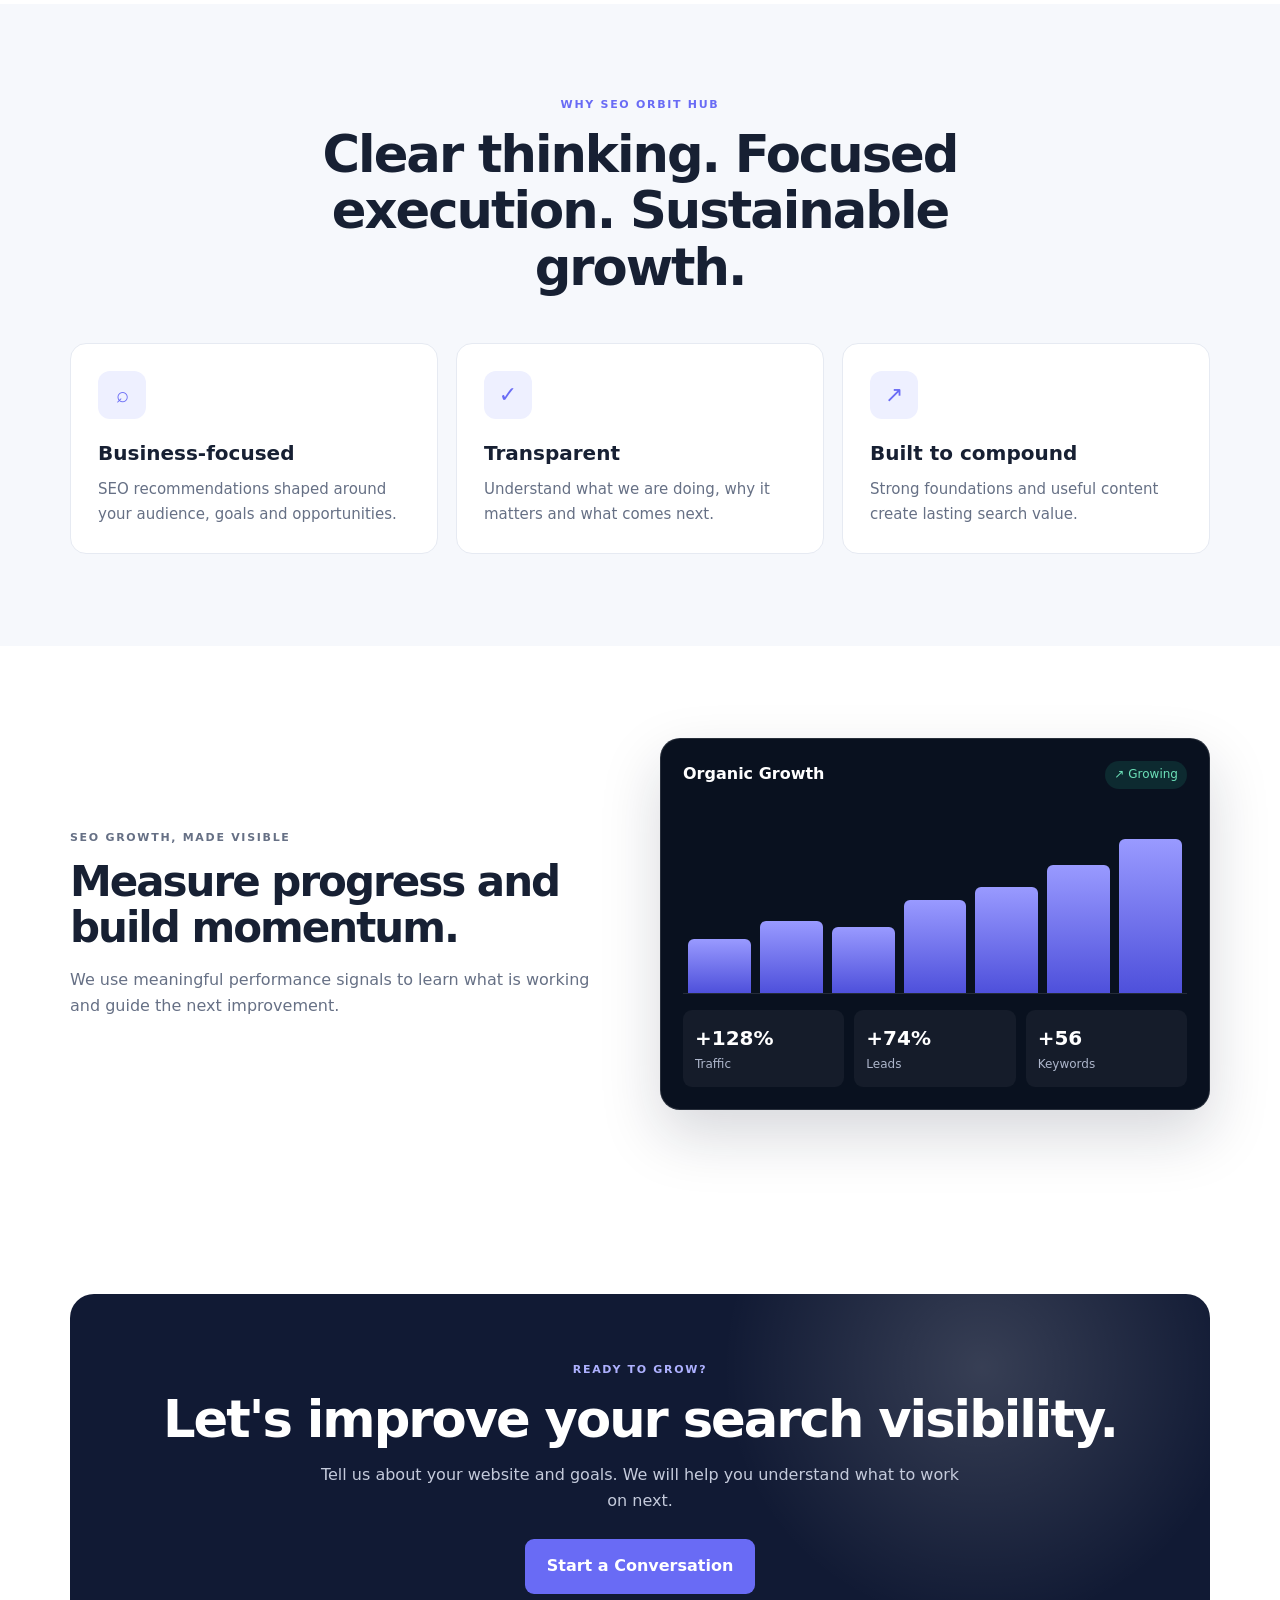
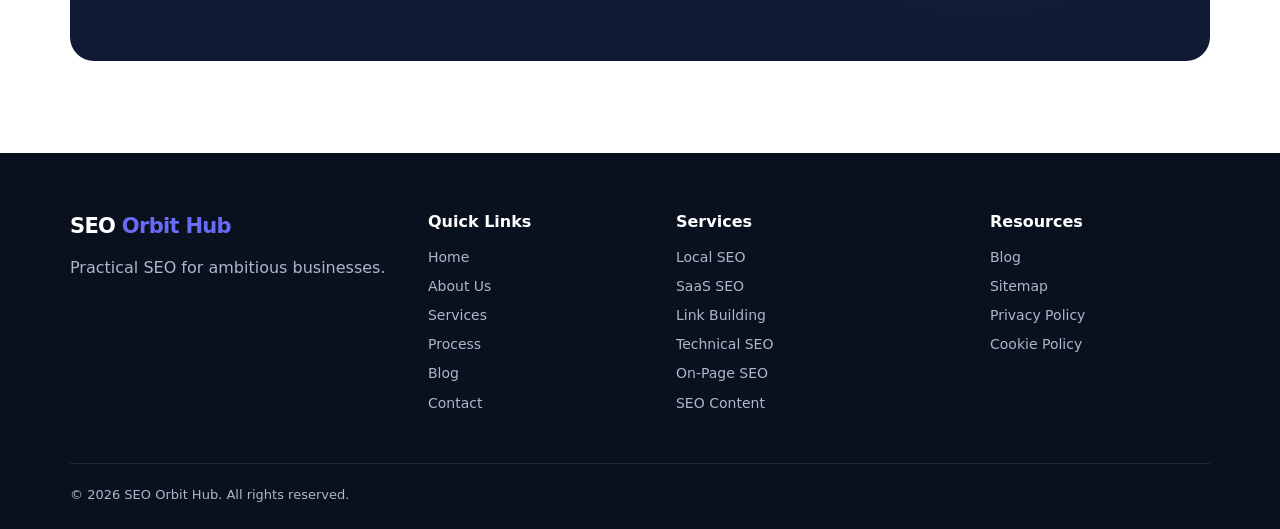
==== commit 7054dbff: "Use the uploaded transparent PNG in the homepage hero section and maintain the natural integrated de" ====
--- a/index.html
+++ b/index.html
@@ -1 +1 @@
-<!doctype html><html lang="en"><head><meta charset="UTF-8"><meta name="viewport" content="width=device-width,initial-scale=1"><meta name="description" content="SEO Orbit Hub helps businesses improve search visibility, attract qualified traffic and grow online."><title>SEO Orbit Hub | Premium SEO Growth</title><link rel="stylesheet" href="/assets/styles.css"></head><body><header class="site-header"><div class="container nav-wrap"><a class="logo" href="/">SEO <span>Orbit Hub</span></a><button class="menu-toggle" aria-label="Open navigation" aria-expanded="false">☰</button><nav class="nav-links"><a class="active" href="/">Home</a><a href="/services">Services</a><a href="/process">Process</a><a href="/about">About Us</a><a href="/blog">Blog</a><a href="/contact">Contact</a><a class="nav-cta" href="/contact">Get a Free Consultation</a></nav></div></header><main><section class="hero"><div class="container hero-grid"><div><p class="eyebrow light">Strategy • Visibility • Growth</p><h1>Get Found.<br><span>Get More Customers.</span></h1><p class="hero-copy">SEO Orbit Hub helps businesses improve search visibility, attract qualified traffic and grow online with practical strategy, technical clarity and content built around real customer intent.</p><div class="button-row"><a class="button primary" href="/contact">Get a Free Consultation</a><a class="button ghost" href="/services">Explore Our Services</a></div></div><figure class="hero-portrait"><img src="/assets/Gemini_Generated_Image_3xygmr3xygmr3xyg%20(1)%20(1).jpg" alt="SEO Orbit Hub professional consultant portrait"><figcaption>SEO strategy for sustainable growth.</figcaption></figure></div></section><section class="section"><div class="container"><div class="section-heading"><p class="eyebrow">Services preview</p><h2>Focused SEO support for your next stage of growth.</h2><p>Explore the specialist services that help build visibility from the technical foundation up.</p></div><div class="cards"><a class="service-card" href="/services/local-seo"><span class="icon">◎</span><h3>Local SEO</h3><p>Reach customers searching nearby.</p><span class="learn">Explore service →</span></a><a class="service-card" href="/services/saas-seo"><span class="icon">◌</span><h3>SaaS SEO</h3><p>Build a scalable organic acquisition channel.</p><span class="learn">Explore service →</span></a><a class="service-card" href="/services/technical-seo"><span class="icon">⚙</span><h3>Technical SEO</h3><p>Strengthen your search foundations.</p><span class="learn">Explore service →</span></a></div><div class="center-action"><a class="button secondary" href="/services">View All Services</a></div></div></section><section class="section soft"><div class="container"><div class="section-heading"><p class="eyebrow">Why SEO Orbit Hub</p><h2>Clear thinking. Focused execution. Sustainable growth.</h2></div><div class="cards"><article class="card"><span class="icon">⌕</span><h3>Business-focused</h3><p>SEO recommendations shaped around your audience, goals and opportunities.</p></article><article class="card"><span class="icon">✓</span><h3>Transparent</h3><p>Understand what we are doing, why it matters and what comes next.</p></article><article class="card"><span class="icon">↗</span><h3>Built to compound</h3><p>Strong foundations and useful content create lasting search value.</p></article></div></div></section><section class="section"><div class="container growth-panel"><div><p class="eyebrow">SEO growth, made visible</p><h2>Measure progress and build momentum.</h2><p>We use meaningful performance signals to learn what is working and guide the next improvement.</p></div><div class="growth-card"><div class="card-top"><strong>Organic Growth</strong><span>↗ Growing</span></div><div class="chart"><i style="height:32%"></i><i style="height:43%"></i><i style="height:39%"></i><i style="height:55%"></i><i style="height:63%"></i><i style="height:76%"></i><i style="height:91%"></i></div><div class="metrics"><div><b>+128%</b><small>Traffic</small></div><div><b>+74%</b><small>Leads</small></div><div><b>+56</b><small>Keywords</small></div></div></div></div></section><section class="section"><div class="container dark-cta"><p class="eyebrow light">Ready to grow?</p><h2>Let's improve your search visibility.</h2><p>Tell us about your website and goals. We will help you understand what to work on next.</p><a class="button primary" href="/contact">Start a Conversation</a></div></section></main><footer class="site-footer"><div class="container footer-grid"><div><a class="logo footer-logo" href="/">SEO <span>Orbit Hub</span></a><p>Practical SEO for ambitious businesses.</p></div><div><h4>Quick Links</h4><a href="/">Home</a><a href="/about">About Us</a><a href="/services">Services</a><a href="/process">Process</a><a href="/blog">Blog</a><a href="/contact">Contact</a></div><div><h4>Services</h4><a href="/services/local-seo">Local SEO</a><a href="/services/saas-seo">SaaS SEO</a><a href="/services/link-building">Link Building</a><a href="/services/technical-seo">Technical SEO</a><a href="/services/on-page-seo">On-Page SEO</a><a href="/services/seo-content">SEO Content</a></div><div><h4>Resources</h4><a href="/blog">Blog</a><a href="/sitemap">Sitemap</a><a href="/privacy-policy">Privacy Policy</a><a href="/cookie-policy">Cookie Policy</a></div></div><div class="container copyright">© <span data-year></span> SEO Orbit Hub. All rights reserved.</div></footer><script src="/assets/script.js"></script></body></html>+<!doctype html><html lang="en"><head><meta charset="UTF-8"><meta name="viewport" content="width=device-width,initial-scale=1"><meta name="description" content="SEO Orbit Hub helps businesses improve search visibility, attract qualified traffic and grow online."><title>SEO Orbit Hub | Premium SEO Growth</title><link rel="stylesheet" href="/assets/styles.css"></head><body><header class="site-header"><div class="container nav-wrap"><a class="logo" href="/">SEO <span>Orbit Hub</span></a><button class="menu-toggle" aria-label="Open navigation" aria-expanded="false">☰</button><nav class="nav-links"><a class="active" href="/">Home</a><a href="/services">Services</a><a href="/process">Process</a><a href="/about">About Us</a><a href="/blog">Blog</a><a href="/contact">Contact</a><a class="nav-cta" href="/contact">Get a Free Consultation</a></nav></div></header><main><section class="hero"><div class="container hero-grid"><div><p class="eyebrow light">Strategy • Visibility • Growth</p><h1>Get Found.<br><span>Get More Customers.</span></h1><p class="hero-copy">SEO Orbit Hub helps businesses improve search visibility, attract qualified traffic and grow online with practical strategy, technical clarity and content built around real customer intent.</p><div class="button-row"><a class="button primary" href="/contact">Get a Free Consultation</a><a class="button ghost" href="/services">Explore Our Services</a></div></div><figure class="hero-portrait"><img src="/assets/Gemini_Generated_Image_3xygmr3xygmr3xyg__1___1_-removebg-preview.png" alt="SEO Orbit Hub professional consultant portrait"><figcaption>SEO strategy for sustainable growth.</figcaption></figure></div></section><section class="section"><div class="container"><div class="section-heading"><p class="eyebrow">Services preview</p><h2>Focused SEO support for your next stage of growth.</h2><p>Explore the specialist services that help build visibility from the technical foundation up.</p></div><div class="cards"><a class="service-card" href="/services/local-seo"><span class="icon">◎</span><h3>Local SEO</h3><p>Reach customers searching nearby.</p><span class="learn">Explore service →</span></a><a class="service-card" href="/services/saas-seo"><span class="icon">◌</span><h3>SaaS SEO</h3><p>Build a scalable organic acquisition channel.</p><span class="learn">Explore service →</span></a><a class="service-card" href="/services/technical-seo"><span class="icon">⚙</span><h3>Technical SEO</h3><p>Strengthen your search foundations.</p><span class="learn">Explore service →</span></a></div><div class="center-action"><a class="button secondary" href="/services">View All Services</a></div></div></section><section class="section soft"><div class="container"><div class="section-heading"><p class="eyebrow">Why SEO Orbit Hub</p><h2>Clear thinking. Focused execution. Sustainable growth.</h2></div><div class="cards"><article class="card"><span class="icon">⌕</span><h3>Business-focused</h3><p>SEO recommendations shaped around your audience, goals and opportunities.</p></article><article class="card"><span class="icon">✓</span><h3>Transparent</h3><p>Understand what we are doing, why it matters and what comes next.</p></article><article class="card"><span class="icon">↗</span><h3>Built to compound</h3><p>Strong foundations and useful content create lasting search value.</p></article></div></div></section><section class="section"><div class="container growth-panel"><div><p class="eyebrow">SEO growth, made visible</p><h2>Measure progress and build momentum.</h2><p>We use meaningful performance signals to learn what is working and guide the next improvement.</p></div><div class="growth-card"><div class="card-top"><strong>Organic Growth</strong><span>↗ Growing</span></div><div class="chart"><i style="height:32%"></i><i style="height:43%"></i><i style="height:39%"></i><i style="height:55%"></i><i style="height:63%"></i><i style="height:76%"></i><i style="height:91%"></i></div><div class="metrics"><div><b>+128%</b><small>Traffic</small></div><div><b>+74%</b><small>Leads</small></div><div><b>+56</b><small>Keywords</small></div></div></div></div></section><section class="section"><div class="container dark-cta"><p class="eyebrow light">Ready to grow?</p><h2>Let's improve your search visibility.</h2><p>Tell us about your website and goals. We will help you understand what to work on next.</p><a class="button primary" href="/contact">Start a Conversation</a></div></section></main><footer class="site-footer"><div class="container footer-grid"><div><a class="logo footer-logo" href="/">SEO <span>Orbit Hub</span></a><p>Practical SEO for ambitious businesses.</p></div><div><h4>Quick Links</h4><a href="/">Home</a><a href="/about">About Us</a><a href="/services">Services</a><a href="/process">Process</a><a href="/blog">Blog</a><a href="/contact">Contact</a></div><div><h4>Services</h4><a href="/services/local-seo">Local SEO</a><a href="/services/saas-seo">SaaS SEO</a><a href="/services/link-building">Link Building</a><a href="/services/technical-seo">Technical SEO</a><a href="/services/on-page-seo">On-Page SEO</a><a href="/services/seo-content">SEO Content</a></div><div><h4>Resources</h4><a href="/blog">Blog</a><a href="/sitemap">Sitemap</a><a href="/privacy-policy">Privacy Policy</a><a href="/cookie-policy">Cookie Policy</a></div></div><div class="container copyright">© <span data-year></span> SEO Orbit Hub. All rights reserved.</div></footer><script src="/assets/script.js"></script></body></html>
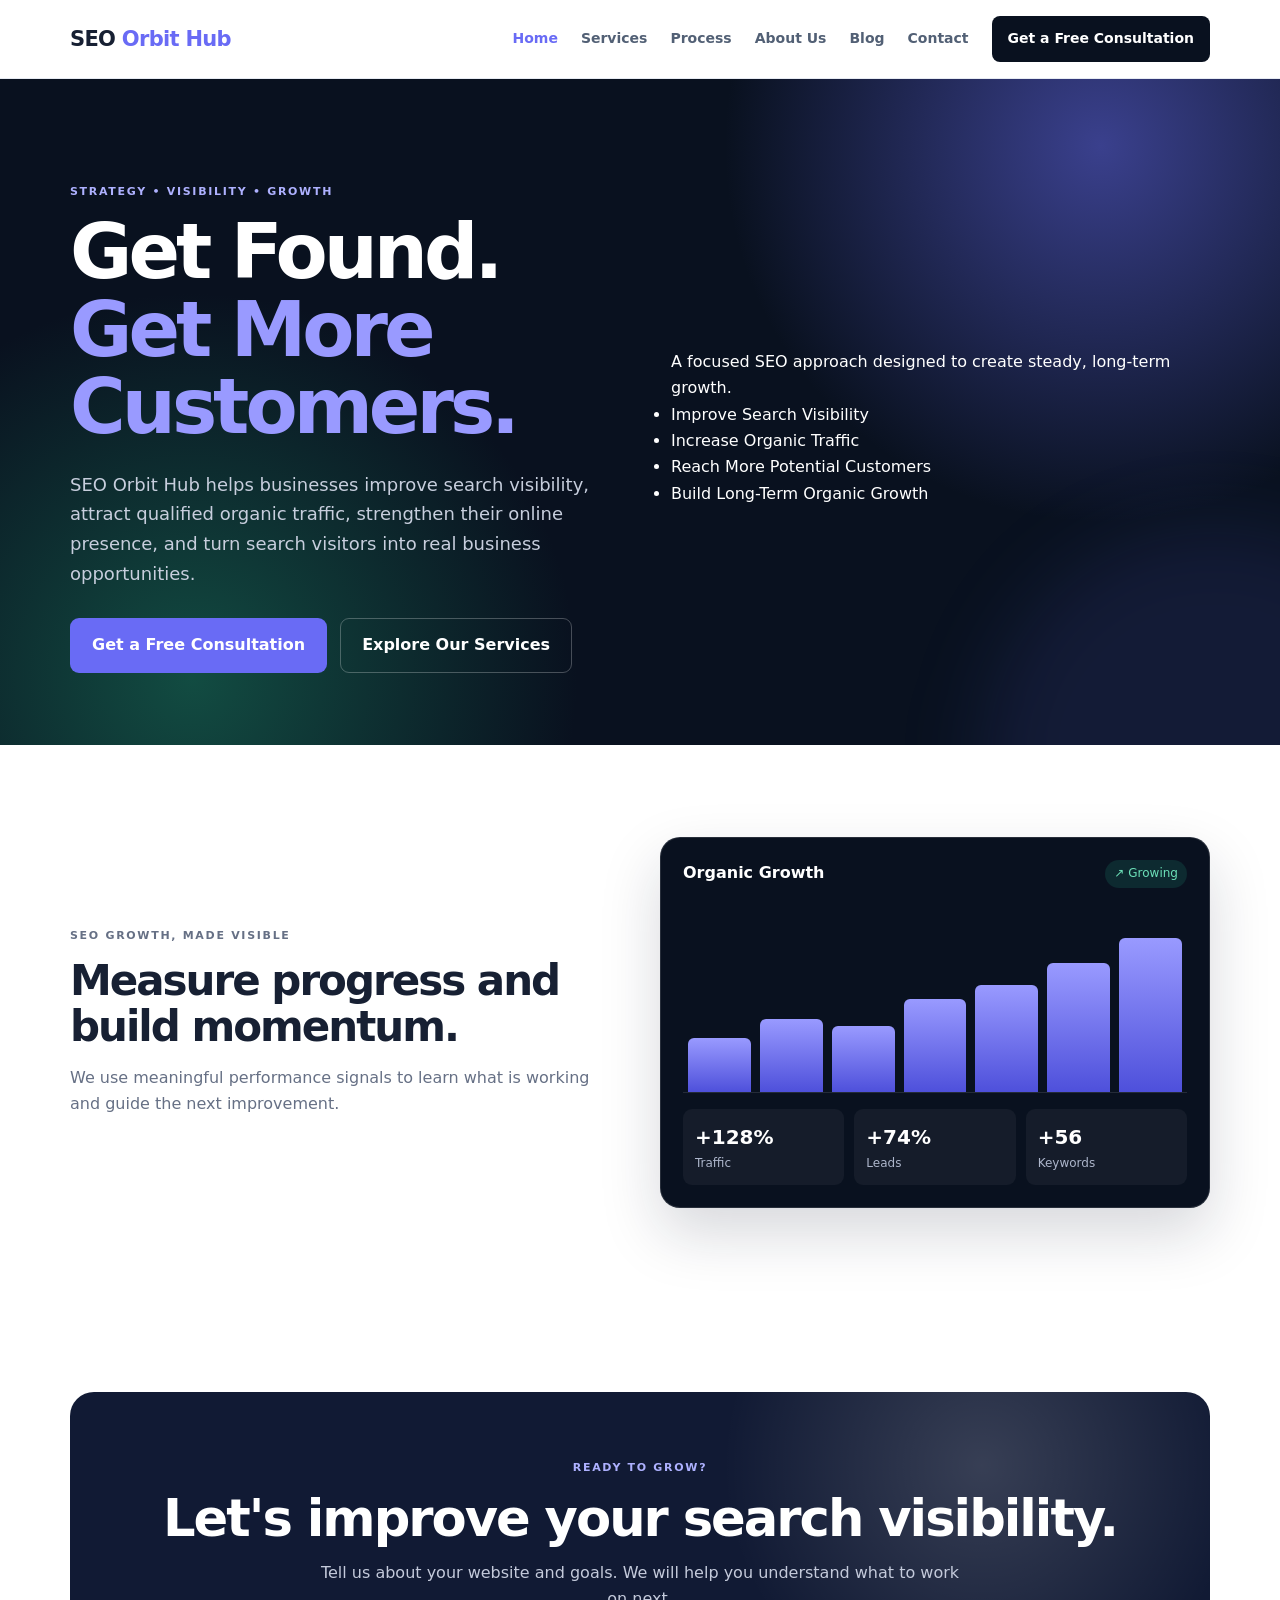
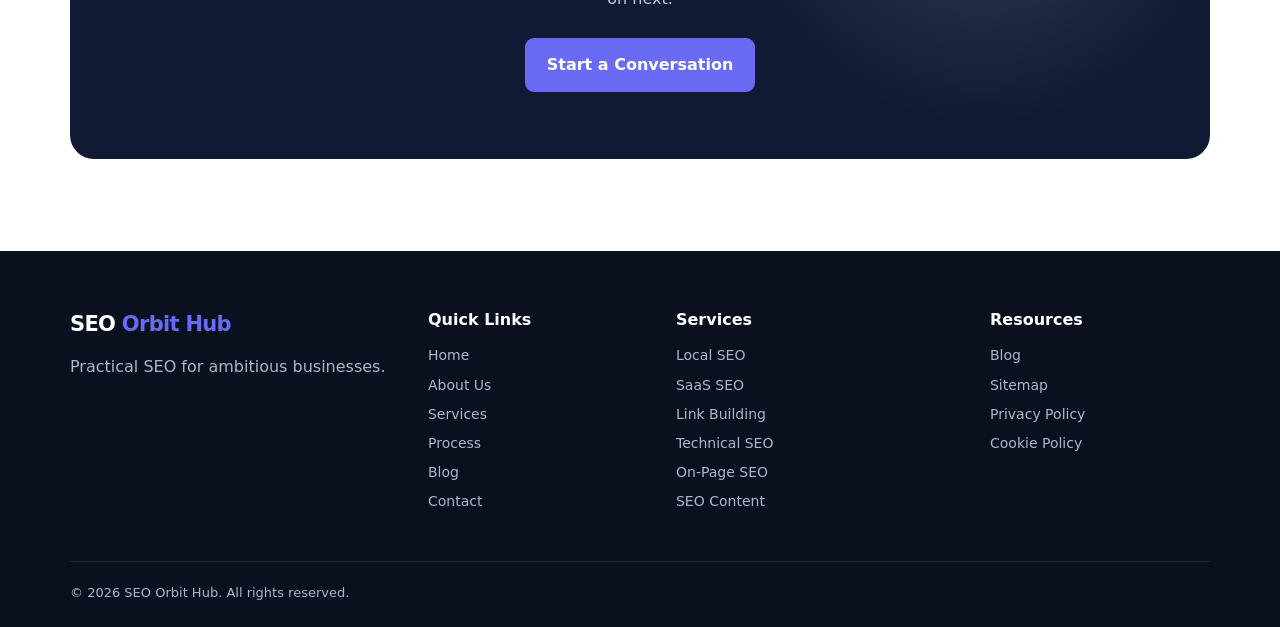
==== commit dd37c032: "Remove homepage photo and Why SEO Orbit Hub section while preserving hero CTAs and growth graph." ====
--- a/index.html
+++ b/index.html
@@ -1 +1 @@
-<!doctype html><html lang="en"><head><meta charset="UTF-8"><meta name="viewport" content="width=device-width,initial-scale=1"><meta name="description" content="SEO Orbit Hub helps businesses improve search visibility, attract qualified traffic and grow online."><title>SEO Orbit Hub | Premium SEO Growth</title><link rel="stylesheet" href="/assets/styles.css"></head><body><header class="site-header"><div class="container nav-wrap"><a class="logo" href="/">SEO <span>Orbit Hub</span></a><button class="menu-toggle" aria-label="Open navigation" aria-expanded="false">☰</button><nav class="nav-links"><a class="active" href="/">Home</a><a href="/services">Services</a><a href="/process">Process</a><a href="/about">About Us</a><a href="/blog">Blog</a><a href="/contact">Contact</a><a class="nav-cta" href="/contact">Get a Free Consultation</a></nav></div></header><main><section class="hero"><div class="container hero-grid"><div><p class="eyebrow light">Strategy • Visibility • Growth</p><h1>Get Found.<br><span>Get More Customers.</span></h1><p class="hero-copy">SEO Orbit Hub helps businesses improve search visibility, attract qualified traffic and grow online with practical strategy, technical clarity and content built around real customer intent.</p><div class="button-row"><a class="button primary" href="/contact">Get a Free Consultation</a><a class="button ghost" href="/services">Explore Our Services</a></div></div><figure class="hero-portrait"><img src="/assets/Gemini_Generated_Image_3xygmr3xygmr3xyg__1___1_-removebg-preview.png" alt="SEO Orbit Hub professional consultant portrait"><figcaption>SEO strategy for sustainable growth.</figcaption></figure></div></section><section class="section"><div class="container"><div class="section-heading"><p class="eyebrow">Services preview</p><h2>Focused SEO support for your next stage of growth.</h2><p>Explore the specialist services that help build visibility from the technical foundation up.</p></div><div class="cards"><a class="service-card" href="/services/local-seo"><span class="icon">◎</span><h3>Local SEO</h3><p>Reach customers searching nearby.</p><span class="learn">Explore service →</span></a><a class="service-card" href="/services/saas-seo"><span class="icon">◌</span><h3>SaaS SEO</h3><p>Build a scalable organic acquisition channel.</p><span class="learn">Explore service →</span></a><a class="service-card" href="/services/technical-seo"><span class="icon">⚙</span><h3>Technical SEO</h3><p>Strengthen your search foundations.</p><span class="learn">Explore service →</span></a></div><div class="center-action"><a class="button secondary" href="/services">View All Services</a></div></div></section><section class="section soft"><div class="container"><div class="section-heading"><p class="eyebrow">Why SEO Orbit Hub</p><h2>Clear thinking. Focused execution. Sustainable growth.</h2></div><div class="cards"><article class="card"><span class="icon">⌕</span><h3>Business-focused</h3><p>SEO recommendations shaped around your audience, goals and opportunities.</p></article><article class="card"><span class="icon">✓</span><h3>Transparent</h3><p>Understand what we are doing, why it matters and what comes next.</p></article><article class="card"><span class="icon">↗</span><h3>Built to compound</h3><p>Strong foundations and useful content create lasting search value.</p></article></div></div></section><section class="section"><div class="container growth-panel"><div><p class="eyebrow">SEO growth, made visible</p><h2>Measure progress and build momentum.</h2><p>We use meaningful performance signals to learn what is working and guide the next improvement.</p></div><div class="growth-card"><div class="card-top"><strong>Organic Growth</strong><span>↗ Growing</span></div><div class="chart"><i style="height:32%"></i><i style="height:43%"></i><i style="height:39%"></i><i style="height:55%"></i><i style="height:63%"></i><i style="height:76%"></i><i style="height:91%"></i></div><div class="metrics"><div><b>+128%</b><small>Traffic</small></div><div><b>+74%</b><small>Leads</small></div><div><b>+56</b><small>Keywords</small></div></div></div></div></section><section class="section"><div class="container dark-cta"><p class="eyebrow light">Ready to grow?</p><h2>Let's improve your search visibility.</h2><p>Tell us about your website and goals. We will help you understand what to work on next.</p><a class="button primary" href="/contact">Start a Conversation</a></div></section></main><footer class="site-footer"><div class="container footer-grid"><div><a class="logo footer-logo" href="/">SEO <span>Orbit Hub</span></a><p>Practical SEO for ambitious businesses.</p></div><div><h4>Quick Links</h4><a href="/">Home</a><a href="/about">About Us</a><a href="/services">Services</a><a href="/process">Process</a><a href="/blog">Blog</a><a href="/contact">Contact</a></div><div><h4>Services</h4><a href="/services/local-seo">Local SEO</a><a href="/services/saas-seo">SaaS SEO</a><a href="/services/link-building">Link Building</a><a href="/services/technical-seo">Technical SEO</a><a href="/services/on-page-seo">On-Page SEO</a><a href="/services/seo-content">SEO Content</a></div><div><h4>Resources</h4><a href="/blog">Blog</a><a href="/sitemap">Sitemap</a><a href="/privacy-policy">Privacy Policy</a><a href="/cookie-policy">Cookie Policy</a></div></div><div class="container copyright">© <span data-year></span> SEO Orbit Hub. All rights reserved.</div></footer><script src="/assets/script.js"></script></body></html>+<!doctype html><html lang="en"><head><meta charset="UTF-8"><meta name="viewport" content="width=device-width,initial-scale=1"><meta name="description" content="SEO Orbit Hub helps businesses improve search visibility, attract qualified traffic and grow online."><title>SEO Orbit Hub | Premium SEO Growth</title><link rel="stylesheet" href="/assets/styles.css"></head><body><header class="site-header"><div class="container nav-wrap"><a class="logo" href="/">SEO <span>Orbit Hub</span></a><button class="menu-toggle" aria-label="Open navigation" aria-expanded="false">☰</button><nav class="nav-links"><a class="active" href="/">Home</a><a href="/services">Services</a><a href="/process">Process</a><a href="/about">About Us</a><a href="/blog">Blog</a><a href="/contact">Contact</a><a class="nav-cta" href="/contact">Get a Free Consultation</a></nav></div></header><main><section class="hero"><div class="container hero-grid hero-text-only"><div class="hero-content"><p class="eyebrow light">Strategy • Visibility • Growth</p><h1>Get Found.<br><span>Get More Customers.</span></h1><p class="hero-copy">SEO Orbit Hub helps businesses improve search visibility, attract qualified organic traffic, strengthen their online presence, and turn search visitors into real business opportunities.</p><div class="button-row"><a class="button primary" href="/contact">Get a Free Consultation</a><a class="button ghost" href="/services">Explore Our Services</a></div></div><div class="hero-benefits" aria-label="SEO benefits"><p class="benefits-intro">A focused SEO approach designed to create steady, long-term growth.</p><ul><li>Improve Search Visibility</li><li>Increase Organic Traffic</li><li>Reach More Potential Customers</li><li>Build Long-Term Organic Growth</li></ul></div></div></section><section class="section"><div class="container growth-panel"><div><p class="eyebrow">SEO growth, made visible</p><h2>Measure progress and build momentum.</h2><p>We use meaningful performance signals to learn what is working and guide the next improvement.</p></div><div class="growth-card"><div class="card-top"><strong>Organic Growth</strong><span>↗ Growing</span></div><div class="chart"><i style="height:32%"></i><i style="height:43%"></i><i style="height:39%"></i><i style="height:55%"></i><i style="height:63%"></i><i style="height:76%"></i><i style="height:91%"></i></div><div class="metrics"><div><b>+128%</b><small>Traffic</small></div><div><b>+74%</b><small>Leads</small></div><div><b>+56</b><small>Keywords</small></div></div></div></div></section><section class="section"><div class="container dark-cta"><p class="eyebrow light">Ready to grow?</p><h2>Let's improve your search visibility.</h2><p>Tell us about your website and goals. We will help you understand what to work on next.</p><a class="button primary" href="/contact">Start a Conversation</a></div></section></main><footer class="site-footer"><div class="container footer-grid"><div><a class="logo footer-logo" href="/">SEO <span>Orbit Hub</span></a><p>Practical SEO for ambitious businesses.</p></div><div><h4>Quick Links</h4><a href="/">Home</a><a href="/about">About Us</a><a href="/services">Services</a><a href="/process">Process</a><a href="/blog">Blog</a><a href="/contact">Contact</a></div><div><h4>Services</h4><a href="/services/local-seo">Local SEO</a><a href="/services/saas-seo">SaaS SEO</a><a href="/services/link-building">Link Building</a><a href="/services/technical-seo">Technical SEO</a><a href="/services/on-page-seo">On-Page SEO</a><a href="/services/seo-content">SEO Content</a></div><div><h4>Resources</h4><a href="/blog">Blog</a><a href="/sitemap">Sitemap</a><a href="/privacy-policy">Privacy Policy</a><a href="/cookie-policy">Cookie Policy</a></div></div><div class="container copyright">© <span data-year></span> SEO Orbit Hub. All rights reserved.</div></footer><script src="/assets/script.js"></script></body></html>
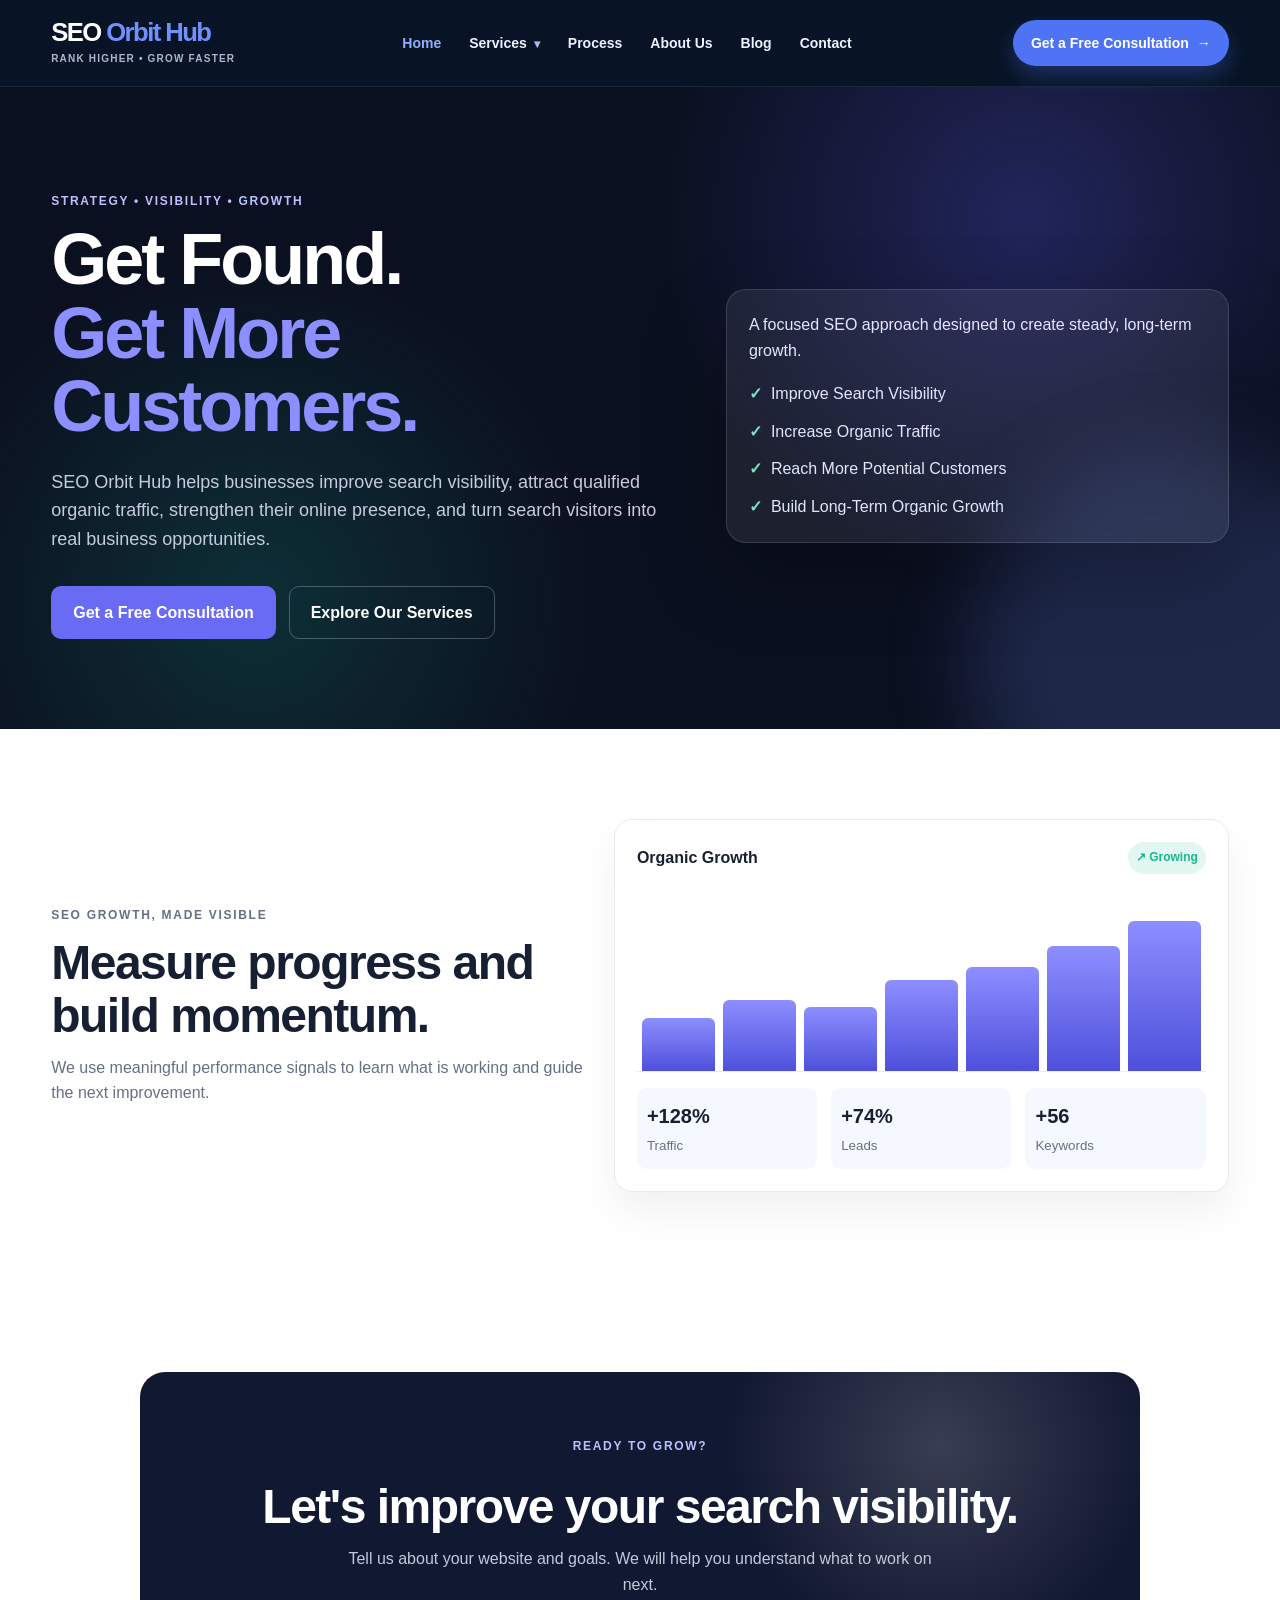
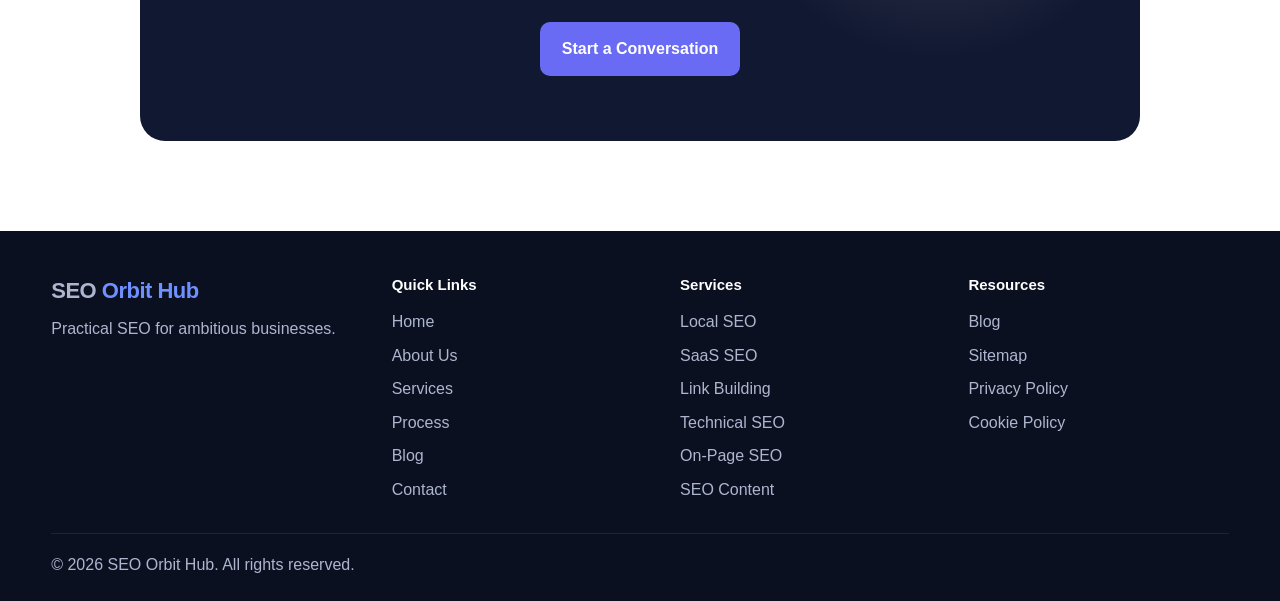
==== commit a4f9c987: "Update the existing header to a dark navy premium SEO agency design with dropdown and mobile menu wh" ====
--- a/index.html
+++ b/index.html
@@ -1 +1,165 @@
-<!doctype html><html lang="en"><head><meta charset="UTF-8"><meta name="viewport" content="width=device-width,initial-scale=1"><meta name="description" content="SEO Orbit Hub helps businesses improve search visibility, attract qualified traffic and grow online."><title>SEO Orbit Hub | Premium SEO Growth</title><link rel="stylesheet" href="/assets/styles.css"></head><body><header class="site-header"><div class="container nav-wrap"><a class="logo" href="/">SEO <span>Orbit Hub</span></a><button class="menu-toggle" aria-label="Open navigation" aria-expanded="false">☰</button><nav class="nav-links"><a class="active" href="/">Home</a><a href="/services">Services</a><a href="/process">Process</a><a href="/about">About Us</a><a href="/blog">Blog</a><a href="/contact">Contact</a><a class="nav-cta" href="/contact">Get a Free Consultation</a></nav></div></header><main><section class="hero"><div class="container hero-grid hero-text-only"><div class="hero-content"><p class="eyebrow light">Strategy • Visibility • Growth</p><h1>Get Found.<br><span>Get More Customers.</span></h1><p class="hero-copy">SEO Orbit Hub helps businesses improve search visibility, attract qualified organic traffic, strengthen their online presence, and turn search visitors into real business opportunities.</p><div class="button-row"><a class="button primary" href="/contact">Get a Free Consultation</a><a class="button ghost" href="/services">Explore Our Services</a></div></div><div class="hero-benefits" aria-label="SEO benefits"><p class="benefits-intro">A focused SEO approach designed to create steady, long-term growth.</p><ul><li>Improve Search Visibility</li><li>Increase Organic Traffic</li><li>Reach More Potential Customers</li><li>Build Long-Term Organic Growth</li></ul></div></div></section><section class="section"><div class="container growth-panel"><div><p class="eyebrow">SEO growth, made visible</p><h2>Measure progress and build momentum.</h2><p>We use meaningful performance signals to learn what is working and guide the next improvement.</p></div><div class="growth-card"><div class="card-top"><strong>Organic Growth</strong><span>↗ Growing</span></div><div class="chart"><i style="height:32%"></i><i style="height:43%"></i><i style="height:39%"></i><i style="height:55%"></i><i style="height:63%"></i><i style="height:76%"></i><i style="height:91%"></i></div><div class="metrics"><div><b>+128%</b><small>Traffic</small></div><div><b>+74%</b><small>Leads</small></div><div><b>+56</b><small>Keywords</small></div></div></div></div></section><section class="section"><div class="container dark-cta"><p class="eyebrow light">Ready to grow?</p><h2>Let's improve your search visibility.</h2><p>Tell us about your website and goals. We will help you understand what to work on next.</p><a class="button primary" href="/contact">Start a Conversation</a></div></section></main><footer class="site-footer"><div class="container footer-grid"><div><a class="logo footer-logo" href="/">SEO <span>Orbit Hub</span></a><p>Practical SEO for ambitious businesses.</p></div><div><h4>Quick Links</h4><a href="/">Home</a><a href="/about">About Us</a><a href="/services">Services</a><a href="/process">Process</a><a href="/blog">Blog</a><a href="/contact">Contact</a></div><div><h4>Services</h4><a href="/services/local-seo">Local SEO</a><a href="/services/saas-seo">SaaS SEO</a><a href="/services/link-building">Link Building</a><a href="/services/technical-seo">Technical SEO</a><a href="/services/on-page-seo">On-Page SEO</a><a href="/services/seo-content">SEO Content</a></div><div><h4>Resources</h4><a href="/blog">Blog</a><a href="/sitemap">Sitemap</a><a href="/privacy-policy">Privacy Policy</a><a href="/cookie-policy">Cookie Policy</a></div></div><div class="container copyright">© <span data-year></span> SEO Orbit Hub. All rights reserved.</div></footer><script src="/assets/script.js"></script></body></html>+<!doctype html>
+<html lang="en">
+  <head>
+    <meta charset="UTF-8" />
+    <meta name="viewport" content="width=device-width, initial-scale=1.0" />
+    <meta
+      name="description"
+      content="SEO Orbit Hub helps businesses improve search visibility, attract qualified traffic and grow online."
+    />
+    <meta name="theme-color" content="#081426" />
+    <title>SEO Orbit Hub | Premium SEO Growth</title>
+    <link rel="stylesheet" href="/assets/styles.css" />
+  </head>
+  <body>
+    <header class="site-header" role="banner">
+      <div class="header-inner container">
+        <a href="/" class="brand" aria-label="SEO Orbit Hub Home">
+          <span class="brand-name">SEO <span>Orbit Hub</span></span>
+          <span class="brand-tag">Rank Higher • Grow Faster</span>
+        </a>
+
+        <nav class="main-nav" aria-label="Main navigation">
+          <a href="/" class="active">Home</a>
+
+          <div class="nav-dropdown">
+            <a href="/services" class="dropdown-trigger">Services</a>
+            <div class="dropdown-menu" aria-label="Services menu">
+              <a href="/services/local-seo">Local SEO</a>
+              <a href="/services/saas-seo">SaaS SEO</a>
+              <a href="/services/link-building">Link Building</a>
+              <a href="/services/technical-seo">Technical SEO</a>
+              <a href="/services/on-page-seo">On-Page SEO</a>
+              <a href="/services/seo-content">SEO Content</a>
+            </div>
+          </div>
+
+          <a href="/process">Process</a>
+          <a href="/about">About Us</a>
+          <a href="/blog">Blog</a>
+          <a href="/contact">Contact</a>
+        </nav>
+
+        <a href="/contact" class="header-cta">Get a Free Consultation <span aria-hidden="true">→</span></a>
+
+        <button class="menu-toggle" aria-label="Open menu" aria-expanded="false">
+          <span></span>
+          <span></span>
+          <span></span>
+        </button>
+      </div>
+    </header>
+
+    <main>
+      <section class="hero" id="home">
+        <div class="container hero-grid hero-text-only">
+          <div class="hero-content">
+            <p class="eyebrow light">Strategy • Visibility • Growth</p>
+            <h1>Get Found.<br /><span>Get More Customers.</span></h1>
+            <p class="hero-copy">
+              SEO Orbit Hub helps businesses improve search visibility, attract qualified organic traffic,
+              strengthen their online presence, and turn search visitors into real business opportunities.
+            </p>
+            <div class="button-row">
+              <a class="button primary" href="/contact">Get a Free Consultation</a>
+              <a class="button ghost" href="/services">Explore Our Services</a>
+            </div>
+          </div>
+
+          <div class="hero-benefits" aria-label="SEO benefits">
+            <p class="benefits-intro">A focused SEO approach designed to create steady, long-term growth.</p>
+            <ul>
+              <li>Improve Search Visibility</li>
+              <li>Increase Organic Traffic</li>
+              <li>Reach More Potential Customers</li>
+              <li>Build Long-Term Organic Growth</li>
+            </ul>
+          </div>
+        </div>
+      </section>
+
+      <section class="section">
+        <div class="container growth-panel">
+          <div>
+            <p class="eyebrow">SEO growth, made visible</p>
+            <h2>Measure progress and build momentum.</h2>
+            <p>We use meaningful performance signals to learn what is working and guide the next improvement.</p>
+          </div>
+
+          <div class="growth-card">
+            <div class="card-top">
+              <strong>Organic Growth</strong>
+              <span>↗ Growing</span>
+            </div>
+
+            <div class="chart" aria-label="SEO growth chart">
+              <i style="height: 32%"></i>
+              <i style="height: 43%"></i>
+              <i style="height: 39%"></i>
+              <i style="height: 55%"></i>
+              <i style="height: 63%"></i>
+              <i style="height: 76%"></i>
+              <i style="height: 91%"></i>
+            </div>
+
+            <div class="metrics">
+              <div><b>+128%</b><small>Traffic</small></div>
+              <div><b>+74%</b><small>Leads</small></div>
+              <div><b>+56</b><small>Keywords</small></div>
+            </div>
+          </div>
+        </div>
+      </section>
+
+      <section class="section">
+        <div class="container dark-cta">
+          <p class="eyebrow light">Ready to grow?</p>
+          <h2>Let's improve your search visibility.</h2>
+          <p>Tell us about your website and goals. We will help you understand what to work on next.</p>
+          <a class="button primary" href="/contact">Start a Conversation</a>
+        </div>
+      </section>
+    </main>
+
+    <footer class="site-footer">
+      <div class="container footer-grid">
+        <div>
+          <a class="logo footer-logo" href="/">SEO <span>Orbit Hub</span></a>
+          <p>Practical SEO for ambitious businesses.</p>
+        </div>
+
+        <div>
+          <h4>Quick Links</h4>
+          <a href="/">Home</a>
+          <a href="/about">About Us</a>
+          <a href="/services">Services</a>
+          <a href="/process">Process</a>
+          <a href="/blog">Blog</a>
+          <a href="/contact">Contact</a>
+        </div>
+
+        <div>
+          <h4>Services</h4>
+          <a href="/services/local-seo">Local SEO</a>
+          <a href="/services/saas-seo">SaaS SEO</a>
+          <a href="/services/link-building">Link Building</a>
+          <a href="/services/technical-seo">Technical SEO</a>
+          <a href="/services/on-page-seo">On-Page SEO</a>
+          <a href="/services/seo-content">SEO Content</a>
+        </div>
+
+        <div>
+          <h4>Resources</h4>
+          <a href="/blog">Blog</a>
+          <a href="/sitemap">Sitemap</a>
+          <a href="/privacy-policy">Privacy Policy</a>
+          <a href="/cookie-policy">Cookie Policy</a>
+        </div>
+      </div>
+
+      <div class="container copyright">© <span data-year></span> SEO Orbit Hub. All rights reserved.</div>
+    </footer>
+
+    <script src="/assets/script.js"></script>
+  </body>
+</html>
--- a/assets/styles.css
+++ b/assets/styles.css
@@ -1 +1,521 @@
-:root{--ink:#172033;--muted:#667085;--navy:#09111f;--purple:#696bf5;--mint:#2ac99c;--line:#e6eaf2;--soft:#f6f8fc;--white:#fff}*{box-sizing:border-box;margin:0;padding:0}html{scroll-behavior:smooth}body{font-family:Inter,ui-sans-serif,system-ui,-apple-system,"Segoe UI",sans-serif;color:var(--ink);line-height:1.65;background:#fff}a{color:inherit;text-decoration:none}img{max-width:100%;display:block}.container{width:min(1140px,92%);margin:auto}.site-header{position:sticky;top:0;z-index:50;background:#fffffff2;backdrop-filter:blur(16px);border-bottom:1px solid var(--line)}.nav-wrap{min-height:78px;display:flex;align-items:center;justify-content:space-between;gap:24px}.logo{font-size:21px;font-weight:850;letter-spacing:-.7px}.logo span{color:var(--purple)}.nav-links{display:flex;align-items:center;gap:23px;font-size:14px;font-weight:750;color:#526075}.nav-links a:hover,.nav-links .active{color:var(--purple)}.nav-cta{padding:11px 16px;border-radius:8px;background:var(--navy);color:#fff!important}.menu-toggle{display:none;border:0;background:transparent;font-size:25px;cursor:pointer}.hero{position:relative;overflow:hidden;background:radial-gradient(circle at 86% 10%,#3a408d,transparent 30%),radial-gradient(circle at 15% 90%,#124c42,transparent 31%),var(--navy);color:#fff;padding:104px 0 72px}.hero:after{content:"";position:absolute;width:470px;height:470px;right:-170px;bottom:-250px;background:#696bf51c;filter:blur(40px);border-radius:50%;pointer-events:none}.hero-grid{position:relative;z-index:1;display:grid;grid-template-columns:1fr 1fr;gap:62px;align-items:center}.eyebrow{text-transform:uppercase;letter-spacing:1.7px;font-size:11px;font-weight:850;color:var(--purple);margin-bottom:12px}.eyebrow.light{color:#aeb1ff}h1{font-size:clamp(44px,6vw,76px);line-height:1.02;letter-spacing:-4px;margin-bottom:24px}h1 span{color:#999aff}.hero-copy{max-width:650px;color:#c7cedd;font-size:18px;margin-bottom:30px}.button-row{display:flex;gap:13px;flex-wrap:wrap}.button{display:inline-flex;align-items:center;justify-content:center;padding:13px 21px;border-radius:9px;font-weight:800;transition:.2s;border:1px solid transparent}.button:hover{transform:translateY(-2px)}.primary{background:var(--purple);color:#fff}.primary:hover{background:#5557e9}.ghost{border-color:#ffffff40;color:#fff}.ghost:hover{background:#ffffff12}.secondary{background:var(--navy);color:#fff}.hero-portrait{position:relative;min-height:440px;display:flex;align-items:flex-end;justify-content:center;margin:0;isolation:isolate}.hero-portrait:before{content:"";position:absolute;inset:12% 5% 0;background:radial-gradient(ellipse at 50% 45%,#ffffff1f,transparent 63%);z-index:-1}.hero-portrait img{width:100%;height:auto;max-height:560px;object-fit:contain;object-position:center bottom;filter:drop-shadow(0 24px 35px #00000022);mix-blend-mode:normal}.hero-portrait figcaption{position:absolute;bottom:4px;left:50%;transform:translateX(-50%);width:max-content;max-width:90%;font-size:11px;color:#bfc6db;opacity:.72;text-align:center}.section{padding:92px 0}.soft{background:var(--soft)}.section-heading{max-width:720px;text-align:center;margin:0 auto 48px}.section-heading h2,.page-hero h1,.dark-cta h2{font-size:clamp(32px,4vw,52px);line-height:1.1;letter-spacing:-2px;margin-bottom:14px}.section-heading>p:last-child,.page-hero p{color:var(--muted)}.cards{display:grid;grid-template-columns:repeat(3,1fr);gap:18px}.card,.service-card,.blog-card{padding:27px;background:#fff;border:1px solid var(--line);border-radius:16px;transition:.2s}.card:hover,.service-card:hover,.blog-card:hover{transform:translateY(-4px);box-shadow:0 18px 40px #1b284012}.service-card .icon,.card .icon{display:grid;place-items:center;width:48px;height:48px;border-radius:12px;background:#eef0ff;color:var(--purple);font-size:22px;margin-bottom:18px}.card h3,.service-card h3,.blog-card h3{font-size:20px;margin-bottom:7px}.card p,.service-card p,.blog-card p,.step p{font-size:15px;color:var(--muted)}.learn{display:block;color:var(--purple);font-size:13px;font-weight:800;margin-top:16px}.process-grid{display:grid;grid-template-columns:repeat(3,1fr);gap:18px}.step{padding:27px;border-left:3px solid var(--purple);background:#fafaff}.step>b{font-size:13px;color:var(--purple)}.step h3{margin:10px 0 7px}.center-action{text-align:center;margin-top:34px}.growth-panel{display:grid;grid-template-columns:1fr 1fr;gap:40px;align-items:center}.growth-panel h2{font-size:42px;line-height:1.1;letter-spacing:-2px;margin:10px 0 15px}.growth-panel p{color:var(--muted)}.growth-card{padding:22px;border:1px solid #ffffff20;border-radius:20px;background:var(--navy);color:#fff;box-shadow:0 25px 60px #1019322b}.card-top{display:flex;justify-content:space-between;margin-bottom:20px}.card-top span{font-size:12px;color:#6ce0b8;background:#26c89a22;padding:4px 9px;border-radius:30px}.chart{height:185px;display:flex;align-items:end;gap:9px;padding:15px 5px 0;border-bottom:1px solid #ffffff1c}.chart i{display:block;flex:1;min-height:30px;border-radius:6px 6px 0 0;background:linear-gradient(#999aff,#4e50db)}.metrics{display:grid;grid-template-columns:repeat(3,1fr);gap:10px;margin-top:16px}.metrics div{padding:12px;border-radius:9px;background:#ffffff0c}.metrics b,.metrics small{display:block}.metrics b{font-size:20px}.metrics small{font-size:12px;color:#adb6cb}.dark-cta{padding:67px 30px;text-align:center;color:#fff;border-radius:24px;background:radial-gradient(circle at 80% 20%,#ffffff29,transparent 27%),#111a34}.dark-cta p:not(.eyebrow){max-width:640px;color:#c4cadb;margin:0 auto 25px}.page-hero{padding:90px 0 78px;background:linear-gradient(135deg,#f3f4ff,#fff)}.page-hero h1{max-width:820px}.page-hero p{max-width:720px;font-size:18px}.prose{max-width:790px;margin:auto}.prose h2{font-size:30px;margin:32px 0 9px}.prose p,.prose li{color:var(--muted);margin:9px 0}.prose ul{padding-left:22px}.contact-grid{display:grid;grid-template-columns:.8fr 1.2fr;gap:48px}.contact-info h2{font-size:42px;line-height:1.1;margin:8px 0 15px}.contact-info p{color:var(--muted);margin:10px 0}.contact-form{padding:28px;border:1px solid var(--line);border-radius:16px;box-shadow:0 15px 40px #1b25400b}.contact-form label{display:block;font-weight:750;font-size:14px;margin:0 0 7px}.contact-form input,.contact-form textarea,.contact-form select{font:inherit;width:100%;padding:13px 14px;border:1px solid #dce0ea;border-radius:8px;margin-bottom:17px;outline:none;background:#fff}.contact-form textarea{min-height:145px;resize:vertical}.contact-form .button{width:100%;cursor:pointer}.featured{display:grid;grid-template-columns:1.2fr .8fr;gap:22px;align-items:stretch}.featured .blog-card{background:var(--navy);color:#fff}.featured .blog-card p{color:#c5ccdc}.category{font-size:11px;text-transform:uppercase;letter-spacing:1px;font-weight:850;color:var(--purple)}.site-footer{padding:56px 0 24px;background:var(--navy);color:#aeb6ca}.footer-grid{display:grid;grid-template-columns:1.5fr 1fr 1.3fr 1fr;gap:28px;padding-bottom:42px}.footer-logo{display:block;color:#fff;margin-bottom:12px}.footer-grid h4{color:#fff;margin-bottom:11px}.footer-grid a:not(.logo){display:block;font-size:14px;margin:6px 0}.footer-grid a:hover{color:#fff}.copyright{border-top:1px solid #ffffff18;padding-top:20px;font-size:13px}@media(max-width:850px){.hero-grid,.growth-panel,.contact-grid,.featured{grid-template-columns:1fr}.hero-portrait{min-height:360px;max-width:560px;margin:8px auto 0}.hero-portrait img{max-height:470px}.cards,.process-grid{grid-template-columns:1fr 1fr}.footer-grid{grid-template-columns:1fr 1fr}.nav-links{display:none;position:absolute;top:78px;left:0;right:0;padding:18px 4%;background:#fff;flex-direction:column;align-items:stretch;border-bottom:1px solid var(--line)}.nav-links.open{display:flex}.nav-links a{padding:7px 0}.nav-cta{text-align:center}.menu-toggle{display:block}}@media(max-width:560px){.hero{padding:78px 0 48px}.hero-portrait{min-height:300px;margin-top:10px}.hero-portrait img{max-height:390px;width:108%}.hero-portrait figcaption{font-size:10px;bottom:0}.cards,.process-grid,.footer-grid{grid-template-columns:1fr}.section{padding:70px 0}h1{letter-spacing:-2.5px}}
+:root {
+  --navy: #081426;
+  --navy-2: #0d1f34;
+  --ink: #172033;
+  --muted: #667085;
+  --purple: #696bf5;
+  --blue: #4f73f5;
+  --blue-strong: #3b63ea;
+  --line: rgba(255,255,255,0.08);
+  --soft: #f6f8fc;
+  --white: #ffffff;
+  --text: #edf3ff;
+  --subtle: #a8b8d0;
+}
+
+* { box-sizing: border-box; margin: 0; padding: 0; }
+html { scroll-behavior: smooth; }
+body {
+  font-family: Inter, Arial, sans-serif;
+  line-height: 1.6;
+  color: var(--ink);
+  background: #fff;
+}
+a { color: inherit; text-decoration: none; }
+img { max-width: 100%; display: block; }
+
+.container { width: min(1200px, 92%); margin: 0 auto; }
+
+.site-header {
+  position: sticky;
+  top: 0;
+  z-index: 1000;
+  background: var(--navy);
+  border-bottom: 1px solid var(--line);
+}
+
+.header-inner {
+  min-height: 86px;
+  display: flex;
+  align-items: center;
+  justify-content: space-between;
+  gap: 24px;
+}
+
+.brand {
+  display: flex;
+  flex-direction: column;
+  justify-content: center;
+  min-width: 190px;
+  color: var(--white);
+  text-decoration: none;
+}
+
+.brand-name {
+  font-size: clamp(1.6rem, 2vw, 2.2rem);
+  font-weight: 800;
+  letter-spacing: -0.06em;
+  line-height: 1.05;
+}
+
+.brand-name span { color: #6f90ff; }
+
+.brand-tag {
+  margin-top: 5px;
+  font-size: 10px;
+  letter-spacing: 0.12em;
+  text-transform: uppercase;
+  font-weight: 700;
+  color: var(--subtle);
+}
+
+.main-nav {
+  display: flex;
+  align-items: center;
+  justify-content: center;
+  gap: 28px;
+  flex: 1;
+}
+
+.main-nav > a,
+.dropdown-trigger,
+.dropdown-menu a {
+  color: var(--text);
+  text-decoration: none;
+  font-weight: 600;
+  font-size: 14px;
+  transition: color 0.2s ease, opacity 0.2s ease;
+}
+
+.main-nav > a:hover,
+.main-nav > a.active,
+.dropdown-trigger:hover,
+.dropdown-menu a:hover { color: #90aefc; }
+
+.nav-dropdown {
+  position: relative;
+}
+
+.dropdown-trigger {
+  display: inline-flex;
+  align-items: center;
+  gap: 7px;
+}
+
+.dropdown-trigger::after {
+  content: "▾";
+  font-size: 12px;
+  color: #a7b9e9;
+  margin-top: 2px;
+}
+
+.dropdown-menu {
+  position: absolute;
+  top: calc(100% + 18px);
+  left: 0;
+  min-width: 220px;
+  padding: 10px 8px;
+  background: #0f1f34;
+  border: 1px solid rgba(255,255,255,0.08);
+  border-radius: 12px;
+  box-shadow: 0 18px 40px rgba(0,0,0,0.28);
+  display: grid;
+  gap: 4px;
+  opacity: 0;
+  visibility: hidden;
+  transform: translateY(8px);
+  transition: all 0.2s ease;
+  z-index: 100;
+}
+
+.nav-dropdown:hover .dropdown-menu,
+.nav-dropdown:focus-within .dropdown-menu,
+.nav-dropdown.open .dropdown-menu {
+  opacity: 1;
+  visibility: visible;
+  transform: translateY(0);
+}
+
+.dropdown-menu a {
+  display: block;
+  padding: 10px 12px;
+  color: #dfe8fb;
+  border-radius: 8px;
+  font-size: 13px;
+}
+
+.dropdown-menu a:hover {
+  background: rgba(111,144,255,0.12);
+}
+
+.header-cta {
+  display: inline-flex;
+  align-items: center;
+  justify-content: center;
+  gap: 8px;
+  padding: 12px 18px;
+  border-radius: 999px;
+  background: var(--blue);
+  color: #fff;
+  font-weight: 700;
+  font-size: 14px;
+  box-shadow: 0 10px 20px rgba(79,115,245,0.28);
+  transition: transform 0.2s ease, background 0.2s ease;
+}
+
+.header-cta:hover {
+  background: var(--blue-strong);
+  transform: translateY(-1px);
+}
+
+.menu-toggle {
+  display: none;
+  width: 42px;
+  height: 42px;
+  background: transparent;
+  border: 0;
+  cursor: pointer;
+  border-radius: 8px;
+}
+
+.menu-toggle span {
+  display: block;
+  width: 22px;
+  height: 2px;
+  background: #fff;
+  margin: 5px auto;
+  border-radius: 999px;
+}
+
+.hero {
+  position: relative;
+  background:
+    radial-gradient(circle at 80% 20%, rgba(91,92,240,.28), transparent 32%),
+    radial-gradient(circle at 20% 80%, rgba(24,188,156,.18), transparent 30%),
+    #0b1020;
+  color: #fff;
+  padding: 105px 0 90px;
+  overflow: hidden;
+}
+
+.hero::after {
+  content: "";
+  position: absolute;
+  width: 420px;
+  height: 420px;
+  right: -110px;
+  bottom: -140px;
+  background: rgba(111,144,255,0.18);
+  border-radius: 50%;
+  filter: blur(40px);
+}
+
+.hero-grid {
+  position: relative;
+  z-index: 1;
+  display: grid;
+  grid-template-columns: 1.1fr .9fr;
+  gap: 60px;
+  align-items: center;
+}
+
+.eyebrow {
+  color: var(--purple);
+  text-transform: uppercase;
+  font-size: 12px;
+  font-weight: 800;
+  letter-spacing: 1.7px;
+  margin-bottom: 12px;
+}
+
+.eyebrow.light { color: #b8c2ff; }
+
+h1 {
+  font-size: clamp(42px, 6vw, 72px);
+  line-height: 1.02;
+  letter-spacing: -3px;
+  margin-bottom: 24px;
+}
+
+h1 span { color: #8d8eff; }
+
+.hero-copy {
+  max-width: 650px;
+  color: #c5cbe0;
+  font-size: 18px;
+  margin-bottom: 32px;
+}
+
+.button-row {
+  display: flex;
+  gap: 13px;
+  flex-wrap: wrap;
+}
+
+.button {
+  display: inline-flex;
+  align-items: center;
+  justify-content: center;
+  padding: 13px 21px;
+  border-radius: 10px;
+  font-weight: 700;
+  transition: 0.2s ease;
+  border: 1px solid transparent;
+}
+
+.button.primary {
+  background: #6a6bf4;
+  color: #fff;
+}
+
+.button.primary:hover { background: #595af0; transform: translateY(-2px); }
+
+.button.ghost {
+  border-color: rgba(255,255,255,0.25);
+  color: #fff;
+}
+
+.button.ghost:hover { background: rgba(255,255,255,0.08); }
+
+.hero-benefits {
+  border: 1px solid rgba(255,255,255,0.13);
+  border-radius: 20px;
+  background: rgba(255,255,255,0.07);
+  padding: 22px;
+  box-shadow: 0 30px 80px rgba(0,0,0,0.25);
+}
+
+.benefits-intro {
+  color: #e3e8ff;
+  margin-bottom: 18px;
+}
+
+.hero-benefits ul {
+  list-style: none;
+  display: grid;
+  gap: 12px;
+}
+
+.hero-benefits li {
+  position: relative;
+  padding-left: 22px;
+  color: #dfe8ff;
+}
+
+.hero-benefits li::before {
+  content: "✓";
+  position: absolute;
+  left: 0;
+  top: 0;
+  color: #7ee2c0;
+  font-weight: 700;
+}
+
+.section { padding: 90px 0; }
+
+.growth-panel {
+  display: grid;
+  grid-template-columns: 1fr 1.15fr;
+  gap: 28px;
+  align-items: center;
+}
+
+.growth-panel h2,
+.dark-cta h2 {
+  font-size: clamp(32px, 4vw, 48px);
+  line-height: 1.1;
+  letter-spacing: -1.5px;
+  margin-bottom: 12px;
+}
+
+.growth-panel p,
+.dark-cta p {
+  color: var(--muted);
+}
+
+.growth-card {
+  background: #fff;
+  border: 1px solid #e8ebf2;
+  border-radius: 18px;
+  padding: 22px;
+  box-shadow: 0 20px 40px rgba(17,24,49,0.06);
+}
+
+.card-top {
+  display: flex;
+  justify-content: space-between;
+  align-items: center;
+  margin-bottom: 18px;
+  font-weight: 700;
+}
+
+.card-top span {
+  color: #17b98a;
+  font-size: 12px;
+  font-weight: 800;
+  background: rgba(23,185,138,0.12);
+  padding: 6px 8px;
+  border-radius: 999px;
+}
+
+.chart {
+  height: 180px;
+  display: flex;
+  align-items: end;
+  gap: 8px;
+  padding: 15px 5px 0;
+  border-bottom: 1px solid rgba(9,17,31,0.08);
+}
+
+.chart i {
+  flex: 1;
+  border-radius: 6px 6px 0 0;
+  background: linear-gradient(#8d8eff, #4e50db);
+  min-height: 30px;
+}
+
+.metrics {
+  display: grid;
+  grid-template-columns: repeat(3, 1fr);
+  gap: 14px;
+  margin-top: 16px;
+}
+
+.metrics div {
+  background: #f6f8ff;
+  border-radius: 10px;
+  padding: 12px 10px;
+}
+
+.metrics b {
+  display: block;
+  font-size: 20px;
+}
+
+.metrics small {
+  color: #667085;
+}
+
+.dark-cta {
+  width: min(1000px, 92%);
+  margin: 0 auto;
+  padding: 65px 30px;
+  text-align: center;
+  color: #fff;
+  border-radius: 25px;
+  background: radial-gradient(circle at 80% 20%, rgba(255,255,255,0.16), transparent 25%), #111831;
+}
+
+.dark-cta p { color: #c4c9da; max-width: 620px; margin: 0 auto 25px; }
+
+.site-footer {
+  background: #0b1020;
+  color: #aeb6cf;
+  padding: 42px 0 24px;
+}
+
+.footer-grid {
+  display: grid;
+  grid-template-columns: 1.2fr 1fr 1fr 1fr;
+  gap: 28px;
+}
+
+.footer-grid h4 {
+  margin-bottom: 12px;
+  color: #fff;
+  font-size: 15px;
+}
+
+.footer-grid a {
+  display: block;
+  margin-bottom: 8px;
+  color: #aeb6cf;
+}
+
+.footer-logo {
+  display: inline-block;
+  font-size: 22px;
+  font-weight: 800;
+  letter-spacing: -0.5px;
+  color: #fff;
+  margin-bottom: 12px;
+}
+
+.footer-logo span { color: #6f90ff; }
+
+.copyright {
+  margin-top: 22px;
+  padding-top: 18px;
+  border-top: 1px solid rgba(255,255,255,0.08);
+  color: #aeb6cf;
+}
+
+@media (max-width: 980px) {
+  .main-nav { gap: 18px; }
+  .growth-panel { grid-template-columns: 1fr; }
+}
+
+@media (max-width: 820px) {
+  .header-inner {
+    min-height: 74px;
+    gap: 12px;
+  }
+
+  .main-nav {
+    display: none;
+    position: absolute;
+    left: 0;
+    right: 0;
+    top: 100%;
+    background: var(--navy);
+    border-bottom: 1px solid var(--line);
+    padding: 18px 20px 20px;
+    flex-direction: column;
+    align-items: flex-start;
+    gap: 12px;
+    z-index: 50;
+  }
+
+  .main-nav.mobile-open { display: flex; }
+
+  .main-nav > a,
+  .dropdown-trigger,
+  .dropdown-menu a {
+    font-size: 15px;
+  }
+
+  .nav-dropdown {
+    width: 100%;
+  }
+
+  .dropdown-menu {
+    position: static;
+    opacity: 1;
+    visibility: visible;
+    transform: none;
+    box-shadow: none;
+    border: 0;
+    background: rgba(255,255,255,0.02);
+    margin-top: 10px;
+    padding-left: 12px;
+  }
+
+  .menu-toggle { display: block; }
+
+  .header-cta {
+    padding: 10px 14px;
+    font-size: 13px;
+  }
+
+  .hero-grid,
+  .footer-grid {
+    grid-template-columns: 1fr;
+  }
+}
+
+@media (max-width: 560px) {
+  .brand { min-width: 0; }
+  .brand-name { font-size: 1.6rem; }
+  .brand-tag { letter-spacing: 0.08em; }
+  .header-cta { display: none; }
+}
